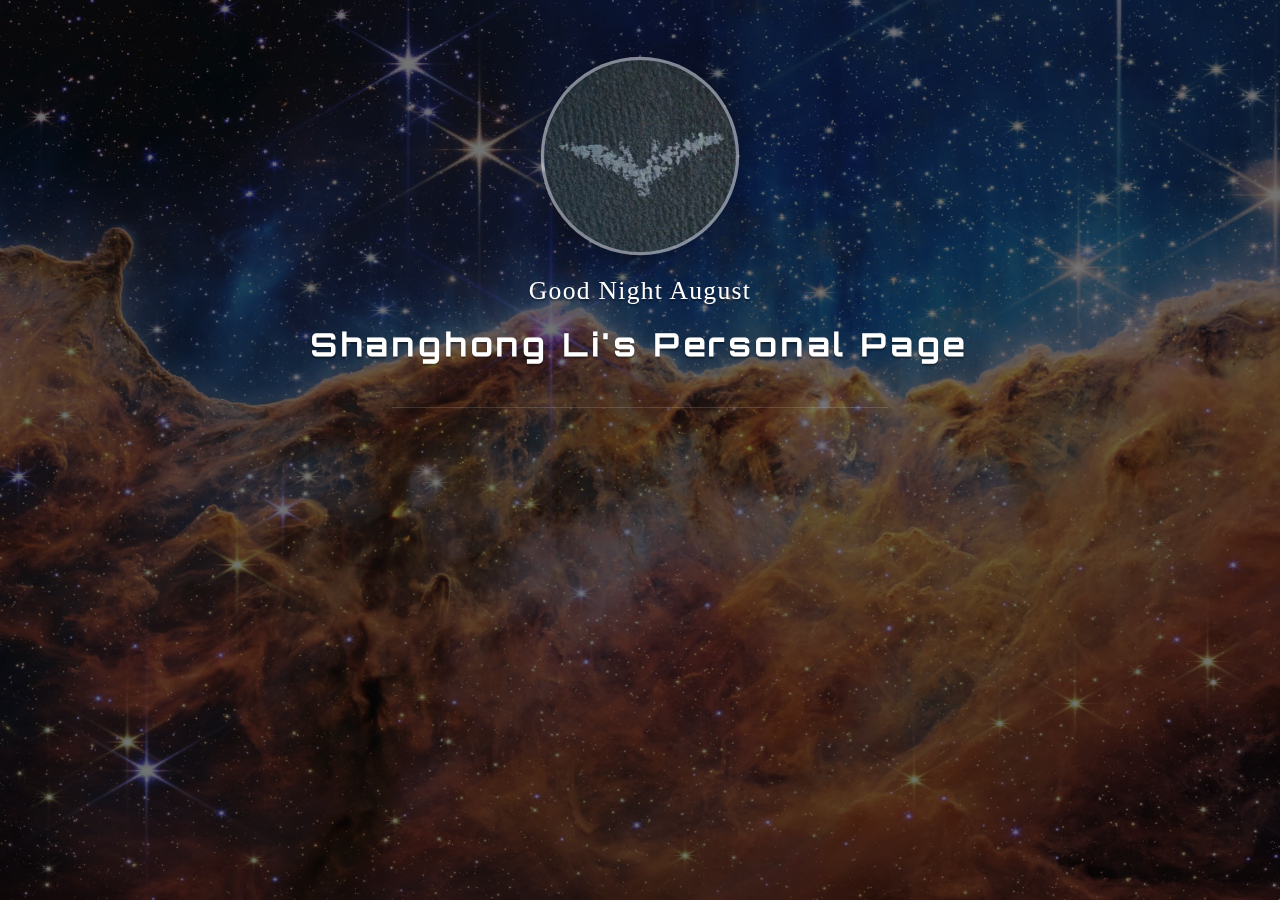
==== index.html @ e27915ce "Copy" ====
<!DOCTYPE html>
<html>

<head>
    <meta charset="utf-8">
    <meta http-equiv="X-UA-Compatible" content="IE=edge">
    <meta name="viewport" content="width=device-width, initial-scale=1">
    <meta name="description" content="Shanghong_Li Personal Page">
    <meta name="keywords" content="Shanghong_Li,Personal_Page">
    <meta name="author" content="Shanghong_Li">
    <title>Byi's Personal Page</title>
    <link rel="stylesheet" type="text/css" href="./assets/css/vno.css">
    <link rel="stylesheet" type="text/css" href="./assets/css/iconfont.css">
    <link rel="apple-touch-icon" href="./apple-touch-icon.png">
    <link rel="icon" href="./favicon.ico">
</head>

<body>
    <span class="mobile btn-mobile-menu">
        <i class="social iconfont icon-list btn-mobile-menu__icon"></i>
        <i class="social iconfont icon-angleup btn-mobile-close__icon hidden"></i>
    </span>
    <header id="panel" class="panel-cover" style="background-image:url(./img/bk.jpg);
    background-size: auto 110%;
    background-position: center center;
    background-repeat: no-repeat;">
        <div class="panel-main">
            <div class="panel-main__inner panel-inverted">
                <div class="panel-main__content">
                    <div class="ih-item circle effect right_to_left">            
                        <a href="#" title="" class="blog-button">
                            <div class="img"><img src="./img/me.jpg" alt="img" class="js-avatar iUp profilepic"></div>
                            <div class="info iUp">
                                <div class="info-back">
                                    <h2> 

                                            Strive
                                        
                                    </h2>
                                    <p>

                                            2022 · 09

                                    </p>
                                </div>
                            </div>
                        </a>
                    </div>

                    <!-- <a href="#" title="Dmego Home" class="profilepic">
                        <img src="./img/logo2.jpg" width="80" alt="Dmego`s logo" class="js-avatar iUp show" />
                    </a> -->
                    <h1 class="panel-cover__title panel-title iUp">
                        <a href="https://www.oyyandwjw.xyz" target="_blank" >Good Night August</a>
                    </h1>
                    <p class="panel-cover__subtitle panel-subtitle iUp">Shanghong Li's Personal Page</p>
                    <hr class="panel-cover__divider iUp" />
                    <p id="description" class="panel-cover__description iUp">
                        With the low level of effort of most people
                        <br/>
                        it is not the turn to fight talent
                        <br/>
                    </p>
                    <p id="speaker" class="panel-cover__speaker iUp">
                        <strong>-「Yuan Mu」</strong>
                    </p>
                    <div class="navigation-wrapper iUp">
                        <div>
                            <nav class="cover-navigation cover-navigation--primary">
                                <ul class="navigation">
                                    <li class="navigation__item">
                                        <a href="./Resume/index.html" class="blog-button" style="font-family: Orbitron-Bold;">Resume</a>
                                    </li>
                                    <li class="navigation__item">
                                        <a href="./Statement/index.html" class="blog-button" style="font-family: Orbitron-Bold;">Statement</a>
                                    </li>
                                    <li class="navigation__item">
                                        <a href="./Collect/index.html" class="blog-button" style="font-family: Orbitron-Bold;">Collection</a>
                                    </li>
                                    <li class="navigation__item">
                                        <a href="./News/index.html" class="blog-button" style="font-family: Orbitron-Bold;">News</a>
                                    </li>
                                </ul>
                            </nav>
                        </div>
                        <div class="iUp">
                            <nav class="cover-navigation navigation--social">
                                <ul class="navigation">
                                    <li class="navigation__item">
                                        <a href="Shanghong.Li@outlook.com" title="email">
                                            <i class='social iconfont icon-email'></i>
                                            <span class="label">email</span>
                                        </a>
                                    </li>

                                    <li class="navigation__item">
                                        <a href="https://github.com/BayiSHLi/" title="Github" target="_blank">
                                            <i class='social iconfont icon-github'></i>
                                            <span class="label">github</span>
                                        </a>
                                    </li>
                                    <li class="navigation__item">
                                        <a href="https://blog.csdn.net/weixin_44455827" title="CSDN" target="_blank">
                                            <i class='social iconfont icon-csdn'></i>
                                            <span class="label">cnblogs</span>
                                        </a>
                                    </li>

                                    <li class="navigation__item">
                                        <a href="https://www.zhihu.com/people/byi-24" title="zhihu">
                                            <i class='social iconfont icon-zhihu'></i>
                                            <span class="label">zhihu</span>
                                        </a>
                                    </li>

                                </ul>
                            </nav>
                        </div>
                    </div>
                </div>
            </div>
            <div class="panel-cover--overlay cover-slate"></div>
        </div>
        <!-- <div class="beian iUp">
            <a class="icp" href="http://www.miitbeian.gov.cn/publish/query/indexFirst.action" target="_blank">XXX</a>
            <a class="gwab" href="http://www.beian.gov.cn/portal/recordQuery" target="_blank">XXX</a>
        </div> -->
        <!-- <div class="remark iUp">
            <p class="power">© 2020 Powered By
                <a href="https://www.oyyandwjw.cn/" target="_blank"> Chien_W </a>
            </p>
        </div> -->
    </header>
    <script type="text/javascript" src="./assets/js/jquery.min.js"></script>
    <!--<script type="text/javascript" src="./assets/js/fetch.min.js"></script>-->
    <script type="text/javascript" src="./assets/js/main.js"></script>
   <!-- 网易云音乐 -->
    <!--<embed frameborder="no" border="0" marginwidth="0" marginheight="0" width=300 height=280 src="//music.163.com/outchain/player?type=0&id=4950890732&auto=1&height=430"></embed>-->
</body>
</html>
---- assets/css/vno.css ----
/*头像效果-start*/
@font-face {
	        font-family: Orbitron-Regular;
	        src: url(/font/Orbitron-Regular.ttf);
            }
@font-face {
	        font-family: Orbitron-Bold;
	        src: url(/font/Orbitron-Bold.ttf);
            }
@font-face {
	        font-family: Orbitron-Black;
	        src: url(/font/Orbitron-Black.ttf);
            }
@font-face {
	        font-family: Orbitron-Medium;
	        src: url(/font/Orbitron-Medium.ttf);
            }
@font-face {
	        font-family: Mono-Regular;
	        src: url(/font/FontsFree-Net-Mono-Regular.ttf);
            }

html {
  font-family: sans-serif;
  -ms-text-size-adjust: 100%;
  -webkit-text-size-adjust: 100%
}

body {
  margin: 0
  zoom: 1.1

}

.ih-item.circle.effect {
  margin: 0 auto;
  -webkit-perspective: 900px;
  -moz-perspective: 900px;
  perspective: 900px;
}
.ih-item.circle.effect .img {
  z-index: 11;
  -webkit-transition: all 0.5s ease-in-out;
  -moz-transition: all 0.5s ease-in-out;
  transition: all 0.5s ease-in-out;
}

.ih-item.circle.effect .info {
  -webkit-transform-style: preserve-3d;
  -moz-transform-style: preserve-3d;
  -ms-transform-style: preserve-3d;
  -o-transform-style: preserve-3d;
  transform-style: preserve-3d;
}

.ih-item.circle.effect .info .info-back {
  opacity: 1;
  border-radius: 50%;
  width: 100%;
  height: 100%;
}

.ih-item.circle.effect .info h2 {
  color: #fff;
  position: relative;
  font-size: 22px;
  margin: 0 auto;
  padding-top: 40px;
  height: 35px;
  text-shadow: 0 0 1px white, 0 1px 2px rgba(0, 0, 0, 0.3);
  font-family:'Old English Text MT', 'EngraversOldEnglishBT-Bold', 'Lato', "PingFang SC", "Microsoft YaHei", sans-serif;
}

.ih-item.circle.effect .info p {
  color: #ccc;
  padding: 0px 0px 0px 0px;
  font-style: italic;
  padding-left: 0px;
  font-size: 10px;
  font-family:'Old English Text MT', 'EngraversOldEnglishBT-Bold', 'Lato', "PingFang SC", "Microsoft YaHei", sans-serif;
}

.ih-item.circle.effect.bottom_to_top .img {
  -webkit-transform-origin: 50% 0;
  -moz-transform-origin: 50% 0;
  -ms-transform-origin: 50% 0;
  -o-transform-origin: 50% 0;
  transform-origin: 50% 0;
}

.ih-item.circle.effect.bottom_to_top a:hover .img {
  -webkit-transform: rotate3d(1, 0, 0, 180deg);
  -moz-transform: rotate3d(1, 0, 0, 180deg);
  -ms-transform: rotate3d(1, 0, 0, 180deg);
  -o-transform: rotate3d(1, 0, 0, 180deg);
  transform: rotate3d(1, 0, 0, 180deg);
}

.ih-item.circle.effect.top_to_bottom .img {
  -webkit-transform-origin: 50% 100%;
  -moz-transform-origin: 50% 100%;
  -ms-transform-origin: 50% 100%;
  -o-transform-origin: 50% 100%;
  transform-origin: 50% 100%;
}

.ih-item.circle.effect.top_to_bottom a:hover .img {
  -webkit-transform: rotate3d(1, 0, 0, -180deg);
  -moz-transform: rotate3d(1, 0, 0, -180deg);
  -ms-transform: rotate3d(1, 0, 0, -180deg);
  -o-transform: rotate3d(1, 0, 0, -180deg);
  transform: rotate3d(1, 0, 0, -180deg);
}

.ih-item.circle.effect.left_to_right .img {
  -webkit-transform-origin: 100% 50%;
  -moz-transform-origin: 100% 50%;
  -ms-transform-origin: 100% 50%;
  -o-transform-origin: 100% 50%;
  transform-origin: 100% 50%;
}

.ih-item.circle.effect.left_to_right a:hover .img {
  -webkit-transform: rotate3d(0, 1, 0, 180deg);
  -moz-transform: rotate3d(0, 1, 0, 180deg);
  -ms-transform: rotate3d(0, 1, 0, 180deg);
  -o-transform: rotate3d(0, 1, 0, 180deg);
  transform: rotate3d(0, 1, 0, 180deg);
}

.ih-item.circle.effect.right_to_left .img {
  -webkit-transform-origin: 0% 50%;
  -moz-transform-origin: 0% 50%;
  -ms-transform-origin: 0% 50%;
  -o-transform-origin: 0% 50%;
  transform-origin: 0% 50%;
}

.ih-item.circle.effect.right_to_left a:hover .img {
  -webkit-transform: rotate3d(0, 1, 0, -180deg);
  -moz-transform: rotate3d(0, 1, 0, -180deg);
  -ms-transform: rotate3d(0, 1, 0, -180deg);
  -o-transform: rotate3d(0, 1, 0, -180deg);
  transform: rotate3d(0, 1, 0, -180deg);
}

.ih-item a {
  color: #333;
}

.ih-item a:hover {
  text-decoration: none;
}

.ih-item img {
  width: 100%;
  height: 100%;
}

.ih-item.circle {
  position: relative;
  width: 120px;
  height: 120px;
  border-radius: 50%;
}

.ih-item.circle .img {
  position: relative;
  width: 120px;
  height: 120px;
  border-radius: 50%;
}
.ih-item.circle .img:before {
  position: absolute;
  display: block;
  content: '';
  width: 100%;
  height: 100%;
  border-radius: 50%;
  -webkit-transition: all 0.35s ease-in-out;
  -moz-transition: all 0.35s ease-in-out;
  transition: all 0.35s ease-in-out;
}

.ih-item.circle .img img {
  border-radius: 50%;
}

.ih-item.circle .info {
  position: absolute;
  top: 0;
  bottom: 0;
  left: 0;
  right: 0;
  text-align: center;
  border-radius: 50%;
  -webkit-backface-visibility: hidden;
  backface-visibility: hidden;
}
@media all and (max-width: 780px) {
  .ih-item.circle .img {
      position: relative;
      width: 100px;
      height: 100px;
      /*margin-top: 20px;*/
      border-radius: 50%;
  }
  .ih-item.circle {
      position: relative;
      width: 100px;
      height: 100px;
      border-radius: 50%;
  }
  .ih-item.circle .info .info-back h2{
    font-size: 0.9em;
  }
}
/**************抖动效果******************/
.profilepic {
  text-align: center;
  display: block;
  -webkit-box-shadow: 0 0 0 2px rgba(255, 255, 255, 0.5), 0px 2px 20px 3px rgba(0, 0, 0, 0.25);
  box-shadow: 0 0 0 2px rgba(255, 255, 255, 0.5), 0px 2px 20px 3px rgba(0, 0, 0, 0.25);
  border-radius: 300px;
  width: 128px;
  height: 128px;
  margin: 0 auto;
  position: relative;
  overflow: hidden;
  background: #88acdb;
  -webkit-transition: all 0.2s ease-in;
  display: -webkit-box;
  -webkit-box-orient: horizontal;
  -webkit-box-pack: center;
  -webkit-box-align: center;
  text-align: center;
}

.profilepic img.show {
  width: 100%;
  height: 100%;
  opacity: 1;
}

.profilepic img {
  width: 20%;
  height: 20%;
  border-radius: 300px;
  opacity: 0;
  -webkit-transition: all 0.2s ease-in;
} 

.profilepic:hover {
  -webkit-animation: btnGroups 1s linear;
  -webkit-animation: btnGroups 1s linear;
  -moz-animation: btnGroups 1s linear;
  -ms-animation: btnGroups 1s linear;
  animation: btnGroups 1s linear;
}

/*头像效果-end*/

.animated {
  -webkit-animation-fill-mode: both;
  -moz-animation-fill-mode: both;
  -ms-animation-fill-mode: both;
  -o-animation-fill-mode: both;
  animation-fill-mode: both;
  -webkit-animation-duration: 1s;
  -moz-animation-duration: 1s;
  -ms-animation-duration: 1s;
  -o-animation-duration: 1s;
  animation-duration: 1s;
}

.animated.hinge {
  -webkit-animation-duration: 1s;
  -moz-animation-duration: 1s;
  -ms-animation-duration: 1s;
  -o-animation-duration: 1s;
  animation-duration: 1s;
}

@-webkit-keyframes flash {

  0%,
  50%,
  100% {
    opacity: 1;
  }

  25%,
  75% {
    opacity: 0;
  }
}

@-moz-keyframes flash {

  0%,
  50%,
  100% {
    opacity: 1;
  }

  25%,
  75% {
    opacity: 0;
  }
}

@-o-keyframes flash {

  0%,
  50%,
  100% {
    opacity: 1;
  }

  25%,
  75% {
    opacity: 0;
  }
}

.flash {
  -webkit-animation-name: flash;
  -moz-animation-name: flash;
  -o-animation-name: flash;
  animation-name: flash;
}

@-webkit-keyframes shake {

  0%,
  100% {
    -webkit-transform: translateX(0);
  }

  10%,
  30%,
  50%,
  70%,
  90% {
    -webkit-transform: translateX(-10px);
  }

  20%,
  40%,
  60%,
  80% {
    -webkit-transform: translateX(10px);
  }
}

@-moz-keyframes shake {

  0%,
  100% {
    -moz-transform: translateX(0);
  }

  10%,
  30%,
  50%,
  70%,
  90% {
    -moz-transform: translateX(-10px);
  }

  20%,
  40%,
  60%,
  80% {
    -moz-transform: translateX(10px);
  }
}

@-o-keyframes shake {

  0%,
  100% {
    -o-transform: translateX(0);
  }

  10%,
  30%,
  50%,
  70%,
  90% {
    -o-transform: translateX(-10px);
  }

  20%,
  40%,
  60%,
  80% {
    -o-transform: translateX(10px);
  }
}

.shake {
  -webkit-animation-name: shake;
  -moz-animation-name: shake;
  -o-animation-name: shake;
  animation-name: shake;
}

@-webkit-keyframes bounce {

  0%,
  20%,
  50%,
  80%,
  100% {
    -webkit-transform: translateY(0);
  }

  40% {
    -webkit-transform: translateY(-30px);
  }

  60% {
    -webkit-transform: translateY(-15px);
  }
}

@-moz-keyframes bounce {

  0%,
  20%,
  50%,
  80%,
  100% {
    -moz-transform: translateY(0);
  }

  40% {
    -moz-transform: translateY(-30px);
  }

  60% {
    -moz-transform: translateY(-15px);
  }
}

@-o-keyframes bounce {

  0%,
  20%,
  50%,
  80%,
  100% {
    -o-transform: translateY(0);
  }

  40% {
    -o-transform: translateY(-30px);
  }

  60% {
    -o-transform: translateY(-15px);
  }
}

.bounce {
  -webkit-animation-name: bounce;
  -moz-animation-name: bounce;
  -o-animation-name: bounce;
  animation-name: bounce;
}

@-webkit-keyframes tada {
  0% {
    -webkit-transform: scale(1);
  }

  10%,
  20% {
    -webkit-transform: scale(0.9) rotate(-3deg);
  }

  30%,
  50%,
  70%,
  90% {
    -webkit-transform: scale(1.1) rotate(3deg);
  }

  40%,
  60%,
  80% {
    -webkit-transform: scale(1.1) rotate(-3deg);
  }

  100% {
    -webkit-transform: scale(1) rotate(0);
  }
}

@-moz-keyframes tada {
  0% {
    -moz-transform: scale(1);
  }

  10%,
  20% {
    -moz-transform: scale(0.9) rotate(-3deg);
  }

  30%,
  50%,
  70%,
  90% {
    -moz-transform: scale(1.1) rotate(3deg);
  }

  40%,
  60%,
  80% {
    -moz-transform: scale(1.1) rotate(-3deg);
  }

  100% {
    -moz-transform: scale(1) rotate(0);
  }
}

@-o-keyframes tada {
  0% {
    -o-transform: scale(1);
  }

  10%,
  20% {
    -o-transform: scale(0.9) rotate(-3deg);
  }

  30%,
  50%,
  70%,
  90% {
    -o-transform: scale(1.1) rotate(3deg);
  }

  40%,
  60%,
  80% {
    -o-transform: scale(1.1) rotate(-3deg);
  }

  100% {
    -o-transform: scale(1) rotate(0);
  }
}

.tada {
  -webkit-animation-name: tada;
  -moz-animation-name: tada;
  -o-animation-name: tada;
  animation-name: tada;
}

@-webkit-keyframes swing {

  20%,
  40%,
  60%,
  80%,
  100% {
    -webkit-transform-origin: top center;
  }

  20% {
    -webkit-transform: rotate(15deg);
  }

  40% {
    -webkit-transform: rotate(-10deg);
  }

  60% {
    -webkit-transform: rotate(5deg);
  }

  80% {
    -webkit-transform: rotate(-5deg);
  }

  100% {
    -webkit-transform: rotate(0deg);
  }
}

@-moz-keyframes swing {
  20% {
    -moz-transform: rotate(15deg);
  }

  40% {
    -moz-transform: rotate(-10deg);
  }

  60% {
    -moz-transform: rotate(5deg);
  }

  80% {
    -moz-transform: rotate(-5deg);
  }

  100% {
    -moz-transform: rotate(0deg);
  }
}

@-o-keyframes swing {
  20% {
    -o-transform: rotate(15deg);
  }

  40% {
    -o-transform: rotate(-10deg);
  }

  60% {
    -o-transform: rotate(5deg);
  }

  80% {
    -o-transform: rotate(-5deg);
  }

  100% {
    -o-transform: rotate(0deg);
  }
}

.swing {
  -webkit-transform-origin: top center;
  -moz-transform-origin: top center;
  -o-transform-origin: top center;
  transform-origin: top center;
  -webkit-animation-name: swing;
  -moz-animation-name: swing;
  -o-animation-name: swing;
  animation-name: swing;
}

@-webkit-keyframes wobble {
  0% {
    -webkit-transform: translateX(0%);
  }

  15% {
    -webkit-transform: translateX(-25%) rotate(-5deg);
  }

  30% {
    -webkit-transform: translateX(20%) rotate(3deg);
  }

  45% {
    -webkit-transform: translateX(-15%) rotate(-3deg);
  }

  60% {
    -webkit-transform: translateX(10%) rotate(2deg);
  }

  75% {
    -webkit-transform: translateX(-5%) rotate(-1deg);
  }

  100% {
    -webkit-transform: translateX(0%);
  }
}

@-moz-keyframes wobble {
  0% {
    -moz-transform: translateX(0%);
  }

  15% {
    -moz-transform: translateX(-25%) rotate(-5deg);
  }

  30% {
    -moz-transform: translateX(20%) rotate(3deg);
  }

  45% {
    -moz-transform: translateX(-15%) rotate(-3deg);
  }

  60% {
    -moz-transform: translateX(10%) rotate(2deg);
  }

  75% {
    -moz-transform: translateX(-5%) rotate(-1deg);
  }

  100% {
    -moz-transform: translateX(0%);
  }
}

@-o-keyframes wobble {
  0% {
    -o-transform: translateX(0%);
  }

  15% {
    -o-transform: translateX(-25%) rotate(-5deg);
  }

  30% {
    -o-transform: translateX(20%) rotate(3deg);
  }

  45% {
    -o-transform: translateX(-15%) rotate(-3deg);
  }

  60% {
    -o-transform: translateX(10%) rotate(2deg);
  }

  75% {
    -o-transform: translateX(-5%) rotate(-1deg);
  }

  100% {
    -o-transform: translateX(0%);
  }
}

.wobble {
  -webkit-animation-name: wobble;
  -moz-animation-name: wobble;
  -o-animation-name: wobble;
  animation-name: wobble;
}

@-webkit-keyframes pulse {
  0% {
    -webkit-transform: scale(1);
  }

  50% {
    -webkit-transform: scale(1.1);
  }

  100% {
    -webkit-transform: scale(1);
  }
}

@-moz-keyframes pulse {
  0% {
    -moz-transform: scale(1);
  }

  50% {
    -moz-transform: scale(1.1);
  }

  100% {
    -moz-transform: scale(1);
  }
}

@-o-keyframes pulse {
  0% {
    -o-transform: scale(1);
  }

  50% {
    -o-transform: scale(1.1);
  }

  100% {
    -o-transform: scale(1);
  }
}

.pulse {
  -webkit-animation-name: pulse;
  -moz-animation-name: pulse;
  -o-animation-name: pulse;
  animation-name: pulse;
}

@-webkit-keyframes flip {
  0% {
    -webkit-transform: perspective(400px) translateZ(0) rotateY(0) scale(1);
    -webkit-animation-timing-function: ease-out;
  }

  40% {
    -webkit-transform: perspective(400px) translateZ(150px) rotateY(170deg) scale(1);
    -webkit-animation-timing-function: ease-out;
  }

  50% {
    -webkit-transform: perspective(400px) translateZ(150px) rotateY(190deg) scale(1);
    -webkit-animation-timing-function: ease-in;
  }

  80% {
    -webkit-transform: perspective(400px) translateZ(0) rotateY(360deg) scale(0.95);
    -webkit-animation-timing-function: ease-in;
  }

  100% {
    -webkit-transform: perspective(400px) translateZ(0) rotateY(360deg) scale(1);
    -webkit-animation-timing-function: ease-in;
  }
}

@-moz-keyframes flip {
  0% {
    -moz-transform: perspective(400px) translateZ(0) rotateY(0) scale(1);
    -moz-animation-timing-function: ease-out;
  }

  40% {
    -moz-transform: perspective(400px) translateZ(150px) rotateY(170deg) scale(1);
    -moz-animation-timing-function: ease-out;
  }

  50% {
    -moz-transform: perspective(400px) translateZ(150px) rotateY(190deg) scale(1);
    -moz-animation-timing-function: ease-in;
  }

  80% {
    -moz-transform: perspective(400px) translateZ(0) rotateY(360deg) scale(0.95);
    -moz-animation-timing-function: ease-in;
  }

  100% {
    -moz-transform: perspective(400px) translateZ(0) rotateY(360deg) scale(1);
    -moz-animation-timing-function: ease-in;
  }
}

@-o-keyframes flip {
  0% {
    -o-transform: perspective(400px) translateZ(0) rotateY(0) scale(1);
    -o-animation-timing-function: ease-out;
  }

  40% {
    -o-transform: perspective(400px) translateZ(150px) rotateY(170deg) scale(1);
    -o-animation-timing-function: ease-out;
  }

  50% {
    -o-transform: perspective(400px) translateZ(150px) rotateY(190deg) scale(1);
    -o-animation-timing-function: ease-in;
  }

  80% {
    -o-transform: perspective(400px) translateZ(0) rotateY(360deg) scale(0.95);
    -o-animation-timing-function: ease-in;
  }

  100% {
    -o-transform: perspective(400px) translateZ(0) rotateY(360deg) scale(1);
    -o-animation-timing-function: ease-in;
  }
}

.animated.flip {
  -webkit-backface-visibility: visible !important;
  -webkit-animation-name: flip;
  -moz-backface-visibility: visible !important;
  -moz-animation-name: flip;
  -o-backface-visibility: visible !important;
  -o-animation-name: flip;
  backface-visibility: visible !important;
  animation-name: flip;
}

@-webkit-keyframes flipInX {
  0% {
    -webkit-transform: perspective(400px) rotateX(90deg);
    opacity: 0;
  }

  40% {
    -webkit-transform: perspective(400px) rotateX(-10deg);
  }

  70% {
    -webkit-transform: perspective(400px) rotateX(10deg);
  }

  100% {
    -webkit-transform: perspective(400px) rotateX(0deg);
    opacity: 1;
  }
}

@-moz-keyframes flipInX {
  0% {
    -moz-transform: perspective(400px) rotateX(90deg);
    opacity: 0;
  }

  40% {
    -moz-transform: perspective(400px) rotateX(-10deg);
  }

  70% {
    -moz-transform: perspective(400px) rotateX(10deg);
  }

  100% {
    -moz-transform: perspective(400px) rotateX(0deg);
    opacity: 1;
  }
}

@-o-keyframes flipInX {
  0% {
    -o-transform: perspective(400px) rotateX(90deg);
    opacity: 0;
  }

  40% {
    -o-transform: perspective(400px) rotateX(-10deg);
  }

  70% {
    -o-transform: perspective(400px) rotateX(10deg);
  }

  100% {
    -o-transform: perspective(400px) rotateX(0deg);
    opacity: 1;
  }
}

.flipInX {
  -webkit-backface-visibility: visible !important;
  -webkit-animation-name: flipInX;
  -moz-backface-visibility: visible !important;
  -moz-animation-name: flipInX;
  -o-backface-visibility: visible !important;
  -o-animation-name: flipInX;
  backface-visibility: visible !important;
  animation-name: flipInX;
}

@-webkit-keyframes flipOutX {
  0% {
    -webkit-transform: perspective(400px) rotateX(0deg);
    opacity: 1;
  }

  100% {
    -webkit-transform: perspective(400px) rotateX(90deg);
    opacity: 0;
  }
}

@-moz-keyframes flipOutX {
  0% {
    -moz-transform: perspective(400px) rotateX(0deg);
    opacity: 1;
  }

  100% {
    -moz-transform: perspective(400px) rotateX(90deg);
    opacity: 0;
  }
}

@-o-keyframes flipOutX {
  0% {
    -o-transform: perspective(400px) rotateX(0deg);
    opacity: 1;
  }

  100% {
    -o-transform: perspective(400px) rotateX(90deg);
    opacity: 0;
  }
}

.flipOutX {
  -webkit-animation-name: flipOutX;
  -webkit-backface-visibility: visible !important;
  -moz-animation-name: flipOutX;
  -moz-backface-visibility: visible !important;
  -o-animation-name: flipOutX;
  -o-backface-visibility: visible !important;
  animation-name: flipOutX;
  backface-visibility: visible !important;
}

@-webkit-keyframes flipInY {
  0% {
    -webkit-transform: perspective(400px) rotateY(90deg);
    opacity: 0;
  }

  40% {
    -webkit-transform: perspective(400px) rotateY(-10deg);
  }

  70% {
    -webkit-transform: perspective(400px) rotateY(10deg);
  }

  100% {
    -webkit-transform: perspective(400px) rotateY(0deg);
    opacity: 1;
  }
}

@-moz-keyframes flipInY {
  0% {
    -moz-transform: perspective(400px) rotateY(90deg);
    opacity: 0;
  }

  40% {
    -moz-transform: perspective(400px) rotateY(-10deg);
  }

  70% {
    -moz-transform: perspective(400px) rotateY(10deg);
  }

  100% {
    -moz-transform: perspective(400px) rotateY(0deg);
    opacity: 1;
  }
}

@-o-keyframes flipInY {
  0% {
    -o-transform: perspective(400px) rotateY(90deg);
    opacity: 0;
  }

  40% {
    -o-transform: perspective(400px) rotateY(-10deg);
  }

  70% {
    -o-transform: perspective(400px) rotateY(10deg);
  }

  100% {
    -o-transform: perspective(400px) rotateY(0deg);
    opacity: 1;
  }
}

.flipInY {
  -webkit-backface-visibility: visible !important;
  -webkit-animation-name: flipInY;
  -moz-backface-visibility: visible !important;
  -moz-animation-name: flipInY;
  -o-backface-visibility: visible !important;
  -o-animation-name: flipInY;
  backface-visibility: visible !important;
  animation-name: flipInY;
}

@-webkit-keyframes flipOutY {
  0% {
    -webkit-transform: perspective(400px) rotateY(0deg);
    opacity: 1;
  }

  100% {
    -webkit-transform: perspective(400px) rotateY(90deg);
    opacity: 0;
  }
}

@-moz-keyframes flipOutY {
  0% {
    -moz-transform: perspective(400px) rotateY(0deg);
    opacity: 1;
  }

  100% {
    -moz-transform: perspective(400px) rotateY(90deg);
    opacity: 0;
  }
}

@-o-keyframes flipOutY {
  0% {
    -o-transform: perspective(400px) rotateY(0deg);
    opacity: 1;
  }

  100% {
    -o-transform: perspective(400px) rotateY(90deg);
    opacity: 0;
  }
}

.flipOutY {
  -webkit-backface-visibility: visible !important;
  -webkit-animation-name: flipOutY;
  -moz-backface-visibility: visible !important;
  -moz-animation-name: flipOutY;
  -o-backface-visibility: visible !important;
  -o-animation-name: flipOutY;
  backface-visibility: visible !important;
  animation-name: flipOutY;
}

@-webkit-keyframes fadeIn {
  0% {
    opacity: 0;
  }

  100% {
    opacity: 1;
  }
}

@-moz-keyframes fadeIn {
  0% {
    opacity: 0;
  }

  100% {
    opacity: 1;
  }
}

@-o-keyframes fadeIn {
  0% {
    opacity: 0;
  }

  100% {
    opacity: 1;
  }
}

.fadeIn {
  -webkit-animation-name: fadeIn;
  -moz-animation-name: fadeIn;
  -o-animation-name: fadeIn;
  animation-name: fadeIn;
}

@-webkit-keyframes fadeInUp {
  0% {
    opacity: 0;
    -webkit-transform: translateY(20px);
  }

  100% {
    opacity: 1;
    -webkit-transform: translateY(0);
  }
}

@-moz-keyframes fadeInUp {
  0% {
    opacity: 0;
    -moz-transform: translateY(20px);
  }

  100% {
    opacity: 1;
    -moz-transform: translateY(0);
  }
}

@-o-keyframes fadeInUp {
  0% {
    opacity: 0;
    -o-transform: translateY(20px);
  }

  100% {
    opacity: 1;
    -o-transform: translateY(0);
  }
}

.fadeInUp {
  -webkit-animation-name: fadeInUp;
  -moz-animation-name: fadeInUp;
  -o-animation-name: fadeInUp;
  animation-name: fadeInUp;
}

@-webkit-keyframes fadeInDown {
  0% {
    opacity: 0;
    -webkit-transform: translateY(-20px);
  }

  100% {
    opacity: 1;
    -webkit-transform: translateY(0);
  }
}

@-moz-keyframes fadeInDown {
  0% {
    opacity: 0;
    -moz-transform: translateY(-20px);
  }

  100% {
    opacity: 1;
    -moz-transform: translateY(0);
  }
}

@-o-keyframes fadeInDown {
  0% {
    opacity: 0;
    -o-transform: translateY(-20px);
  }

  100% {
    opacity: 1;
    -o-transform: translateY(0);
  }
}

.fadeInDown {
  -webkit-animation-name: fadeInDown;
  -moz-animation-name: fadeInDown;
  -o-animation-name: fadeInDown;
  animation-name: fadeInDown;
}

@-webkit-keyframes fadeInLeft {
  0% {
    opacity: 0;
    -webkit-transform: translateX(-20px);
  }

  100% {
    opacity: 1;
    -webkit-transform: translateX(0);
  }
}

@-moz-keyframes fadeInLeft {
  0% {
    opacity: 0;
    -moz-transform: translateX(-20px);
  }

  100% {
    opacity: 1;
    -moz-transform: translateX(0);
  }
}

@-o-keyframes fadeInLeft {
  0% {
    opacity: 0;
    -o-transform: translateX(-20px);
  }

  100% {
    opacity: 1;
    -o-transform: translateX(0);
  }
}

.fadeInLeft {
  -webkit-animation-name: fadeInLeft;
  -moz-animation-name: fadeInLeft;
  -o-animation-name: fadeInLeft;
  animation-name: fadeInLeft;
}

@-webkit-keyframes fadeInRight {
  0% {
    opacity: 0;
    -webkit-transform: translateX(20px);
  }

  100% {
    opacity: 1;
    -webkit-transform: translateX(0);
  }
}

@-moz-keyframes fadeInRight {
  0% {
    opacity: 0;
    -moz-transform: translateX(20px);
  }

  100% {
    opacity: 1;
    -moz-transform: translateX(0);
  }
}

@-o-keyframes fadeInRight {
  0% {
    opacity: 0;
    -o-transform: translateX(20px);
  }

  100% {
    opacity: 1;
    -o-transform: translateX(0);
  }
}

.fadeInRight {
  -webkit-animation-name: fadeInRight;
  -moz-animation-name: fadeInRight;
  -o-animation-name: fadeInRight;
  animation-name: fadeInRight;
}

@-webkit-keyframes fadeInUpBig {
  0% {
    opacity: 0;
    -webkit-transform: translateY(2000px);
  }

  100% {
    opacity: 1;
    -webkit-transform: translateY(0);
  }
}

@-moz-keyframes fadeInUpBig {
  0% {
    opacity: 0;
    -moz-transform: translateY(2000px);
  }

  100% {
    opacity: 1;
    -moz-transform: translateY(0);
  }
}

@-o-keyframes fadeInUpBig {
  0% {
    opacity: 0;
    -o-transform: translateY(2000px);
  }

  100% {
    opacity: 1;
    -o-transform: translateY(0);
  }
}

.fadeInUpBig {
  -webkit-animation-name: fadeInUpBig;
  -moz-animation-name: fadeInUpBig;
  -o-animation-name: fadeInUpBig;
  animation-name: fadeInUpBig;
}

@-webkit-keyframes fadeInDownBig {
  0% {
    opacity: 0;
    -webkit-transform: translateY(-2000px);
  }

  100% {
    opacity: 1;
    -webkit-transform: translateY(0);
  }
}

@-moz-keyframes fadeInDownBig {
  0% {
    opacity: 0;
    -moz-transform: translateY(-2000px);
  }

  100% {
    opacity: 1;
    -moz-transform: translateY(0);
  }
}

@-o-keyframes fadeInDownBig {
  0% {
    opacity: 0;
    -o-transform: translateY(-2000px);
  }

  100% {
    opacity: 1;
    -o-transform: translateY(0);
  }
}

.fadeInDownBig {
  -webkit-animation-name: fadeInDownBig;
  -moz-animation-name: fadeInDownBig;
  -o-animation-name: fadeInDownBig;
  animation-name: fadeInDownBig;
}

@-webkit-keyframes fadeInLeftBig {
  0% {
    opacity: 0;
    -webkit-transform: translateX(-2000px);
  }

  100% {
    opacity: 1;
    -webkit-transform: translateX(0);
  }
}

@-moz-keyframes fadeInLeftBig {
  0% {
    opacity: 0;
    -moz-transform: translateX(-2000px);
  }

  100% {
    opacity: 1;
    -moz-transform: translateX(0);
  }
}

@-o-keyframes fadeInLeftBig {
  0% {
    opacity: 0;
    -o-transform: translateX(-2000px);
  }

  100% {
    opacity: 1;
    -o-transform: translateX(0);
  }
}

.fadeInLeftBig {
  -webkit-animation-name: fadeInLeftBig;
  -moz-animation-name: fadeInLeftBig;
  -o-animation-name: fadeInLeftBig;
  animation-name: fadeInLeftBig;
}

@-webkit-keyframes fadeInRightBig {
  0% {
    opacity: 0;
    -webkit-transform: translateX(2000px);
  }

  100% {
    opacity: 1;
    -webkit-transform: translateX(0);
  }
}

@-moz-keyframes fadeInRightBig {
  0% {
    opacity: 0;
    -moz-transform: translateX(2000px);
  }

  100% {
    opacity: 1;
    -moz-transform: translateX(0);
  }
}

@-o-keyframes fadeInRightBig {
  0% {
    opacity: 0;
    -o-transform: translateX(2000px);
  }

  100% {
    opacity: 1;
    -o-transform: translateX(0);
  }
}

.fadeInRightBig {
  -webkit-animation-name: fadeInRightBig;
  -moz-animation-name: fadeInRightBig;
  -o-animation-name: fadeInRightBig;
  animation-name: fadeInRightBig;
}

@-webkit-keyframes fadeOut {
  0% {
    opacity: 1;
  }

  100% {
    opacity: 0;
  }
}

@-moz-keyframes fadeOut {
  0% {
    opacity: 1;
  }

  100% {
    opacity: 0;
  }
}

@-o-keyframes fadeOut {
  0% {
    opacity: 1;
  }

  100% {
    opacity: 0;
  }
}

.fadeOut {
  -webkit-animation-name: fadeOut;
  -moz-animation-name: fadeOut;
  -o-animation-name: fadeOut;
  animation-name: fadeOut;
}

@-webkit-keyframes fadeOutUp {
  0% {
    opacity: 1;
    -webkit-transform: translateY(0);
  }

  100% {
    opacity: 0;
    -webkit-transform: translateY(-20px);
  }
}

@-moz-keyframes fadeOutUp {
  0% {
    opacity: 1;
    -moz-transform: translateY(0);
  }

  100% {
    opacity: 0;
    -moz-transform: translateY(-20px);
  }
}

@-o-keyframes fadeOutUp {
  0% {
    opacity: 1;
    -o-transform: translateY(0);
  }

  100% {
    opacity: 0;
    -o-transform: translateY(-20px);
  }
}

.fadeOutUp {
  -webkit-animation-name: fadeOutUp;
  -moz-animation-name: fadeOutUp;
  -o-animation-name: fadeOutUp;
  animation-name: fadeOutUp;
}

@-webkit-keyframes fadeOutDown {
  0% {
    opacity: 1;
    -webkit-transform: translateY(0);
  }

  100% {
    opacity: 0;
    -webkit-transform: translateY(20px);
  }
}

@-moz-keyframes fadeOutDown {
  0% {
    opacity: 1;
    -moz-transform: translateY(0);
  }

  100% {
    opacity: 0;
    -moz-transform: translateY(20px);
  }
}

@-o-keyframes fadeOutDown {
  0% {
    opacity: 1;
    -o-transform: translateY(0);
  }

  100% {
    opacity: 0;
    -o-transform: translateY(20px);
  }
}

.fadeOutDown {
  -webkit-animation-name: fadeOutDown;
  -moz-animation-name: fadeOutDown;
  -o-animation-name: fadeOutDown;
  animation-name: fadeOutDown;
}

@-webkit-keyframes fadeOutLeft {
  0% {
    opacity: 1;
    -webkit-transform: translateX(0);
  }

  100% {
    opacity: 0;
    -webkit-transform: translateX(-20px);
  }
}

@-moz-keyframes fadeOutLeft {
  0% {
    opacity: 1;
    -moz-transform: translateX(0);
  }

  100% {
    opacity: 0;
    -moz-transform: translateX(-20px);
  }
}

@-o-keyframes fadeOutLeft {
  0% {
    opacity: 1;
    -o-transform: translateX(0);
  }

  100% {
    opacity: 0;
    -o-transform: translateX(-20px);
  }
}

.fadeOutLeft {
  -webkit-animation-name: fadeOutLeft;
  -moz-animation-name: fadeOutLeft;
  -o-animation-name: fadeOutLeft;
  animation-name: fadeOutLeft;
}

@-webkit-keyframes fadeOutRight {
  0% {
    opacity: 1;
    -webkit-transform: translateX(0);
  }

  100% {
    opacity: 0;
    -webkit-transform: translateX(20px);
  }
}

@-moz-keyframes fadeOutRight {
  0% {
    opacity: 1;
    -moz-transform: translateX(0);
  }

  100% {
    opacity: 0;
    -moz-transform: translateX(20px);
  }
}

@-o-keyframes fadeOutRight {
  0% {
    opacity: 1;
    -o-transform: translateX(0);
  }

  100% {
    opacity: 0;
    -o-transform: translateX(20px);
  }
}

.fadeOutRight {
  -webkit-animation-name: fadeOutRight;
  -moz-animation-name: fadeOutRight;
  -o-animation-name: fadeOutRight;
  animation-name: fadeOutRight;
}

@-webkit-keyframes fadeOutUpBig {
  0% {
    opacity: 1;
    -webkit-transform: translateY(0);
  }

  100% {
    opacity: 0;
    -webkit-transform: translateY(-2000px);
  }
}

@-moz-keyframes fadeOutUpBig {
  0% {
    opacity: 1;
    -moz-transform: translateY(0);
  }

  100% {
    opacity: 0;
    -moz-transform: translateY(-2000px);
  }
}

@-o-keyframes fadeOutUpBig {
  0% {
    opacity: 1;
    -o-transform: translateY(0);
  }

  100% {
    opacity: 0;
    -o-transform: translateY(-2000px);
  }
}

.fadeOutUpBig {
  -webkit-animation-name: fadeOutUpBig;
  -moz-animation-name: fadeOutUpBig;
  -o-animation-name: fadeOutUpBig;
  animation-name: fadeOutUpBig;
}

@-webkit-keyframes fadeOutDownBig {
  0% {
    opacity: 1;
    -webkit-transform: translateY(0);
  }

  100% {
    opacity: 0;
    -webkit-transform: translateY(2000px);
  }
}

@-moz-keyframes fadeOutDownBig {
  0% {
    opacity: 1;
    -moz-transform: translateY(0);
  }

  100% {
    opacity: 0;
    -moz-transform: translateY(2000px);
  }
}

@-o-keyframes fadeOutDownBig {
  0% {
    opacity: 1;
    -o-transform: translateY(0);
  }

  100% {
    opacity: 0;
    -o-transform: translateY(2000px);
  }
}

.fadeOutDownBig {
  -webkit-animation-name: fadeOutDownBig;
  -moz-animation-name: fadeOutDownBig;
  -o-animation-name: fadeOutDownBig;
  animation-name: fadeOutDownBig;
}

@-webkit-keyframes fadeOutLeftBig {
  0% {
    opacity: 1;
    -webkit-transform: translateX(0);
  }

  100% {
    opacity: 0;
    -webkit-transform: translateX(-2000px);
  }
}

@-moz-keyframes fadeOutLeftBig {
  0% {
    opacity: 1;
    -moz-transform: translateX(0);
  }

  100% {
    opacity: 0;
    -moz-transform: translateX(-2000px);
  }
}

@-o-keyframes fadeOutLeftBig {
  0% {
    opacity: 1;
    -o-transform: translateX(0);
  }

  100% {
    opacity: 0;
    -o-transform: translateX(-2000px);
  }
}

.fadeOutLeftBig {
  -webkit-animation-name: fadeOutLeftBig;
  -moz-animation-name: fadeOutLeftBig;
  -o-animation-name: fadeOutLeftBig;
  animation-name: fadeOutLeftBig;
}

@-webkit-keyframes fadeOutRightBig {
  0% {
    opacity: 1;
    -webkit-transform: translateX(0);
  }

  100% {
    opacity: 0;
    -webkit-transform: translateX(2000px);
  }
}

@-moz-keyframes fadeOutRightBig {
  0% {
    opacity: 1;
    -moz-transform: translateX(0);
  }

  100% {
    opacity: 0;
    -moz-transform: translateX(2000px);
  }
}

@-o-keyframes fadeOutRightBig {
  0% {
    opacity: 1;
    -o-transform: translateX(0);
  }

  100% {
    opacity: 0;
    -o-transform: translateX(2000px);
  }
}

.fadeOutRightBig {
  -webkit-animation-name: fadeOutRightBig;
  -moz-animation-name: fadeOutRightBig;
  -o-animation-name: fadeOutRightBig;
  animation-name: fadeOutRightBig;
}

@-webkit-keyframes slideInDown {
  0% {
    opacity: 0;
    -webkit-transform: translateY(-2000px);
  }

  100% {
    -webkit-transform: translateY(0);
  }
}

@-moz-keyframes slideInDown {
  0% {
    opacity: 0;
    -moz-transform: translateY(-2000px);
  }

  100% {
    -moz-transform: translateY(0);
  }
}

@-o-keyframes slideInDown {
  0% {
    opacity: 0;
    -o-transform: translateY(-2000px);
  }

  100% {
    -o-transform: translateY(0);
  }
}

.slideInDown {
  -webkit-animation-name: slideInDown;
  -moz-animation-name: slideInDown;
  -o-animation-name: slideInDown;
  animation-name: slideInDown;
}

@-webkit-keyframes slideInLeft {
  0% {
    opacity: 0;
    -webkit-transform: translateX(-2000px);
  }

  100% {
    -webkit-transform: translateX(0);
  }
}

@-moz-keyframes slideInLeft {
  0% {
    opacity: 0;
    -moz-transform: translateX(-2000px);
  }

  100% {
    -moz-transform: translateX(0);
  }
}

@-o-keyframes slideInLeft {
  0% {
    opacity: 0;
    -o-transform: translateX(-2000px);
  }

  100% {
    -o-transform: translateX(0);
  }
}

.slideInLeft {
  -webkit-animation-name: slideInLeft;
  -moz-animation-name: slideInLeft;
  -o-animation-name: slideInLeft;
  animation-name: slideInLeft;
}

@-webkit-keyframes slideInRight {
  0% {
    opacity: 0;
    -webkit-transform: translateX(2000px);
  }

  100% {
    -webkit-transform: translateX(0);
  }
}

@-moz-keyframes slideInRight {
  0% {
    opacity: 0;
    -moz-transform: translateX(2000px);
  }

  100% {
    -moz-transform: translateX(0);
  }
}

@-o-keyframes slideInRight {
  0% {
    opacity: 0;
    -o-transform: translateX(2000px);
  }

  100% {
    -o-transform: translateX(0);
  }
}

.slideInRight {
  -webkit-animation-name: slideInRight;
  -moz-animation-name: slideInRight;
  -o-animation-name: slideInRight;
  animation-name: slideInRight;
}

@-webkit-keyframes slideOutUp {
  0% {
    -webkit-transform: translateY(0);
  }

  100% {
    opacity: 0;
    -webkit-transform: translateY(-2000px);
  }
}

@-moz-keyframes slideOutUp {
  0% {
    -moz-transform: translateY(0);
  }

  100% {
    opacity: 0;
    -moz-transform: translateY(-2000px);
  }
}

@-o-keyframes slideOutUp {
  0% {
    -o-transform: translateY(0);
  }

  100% {
    opacity: 0;
    -o-transform: translateY(-2000px);
  }
}

.slideOutUp {
  -webkit-animation-name: slideOutUp;
  -moz-animation-name: slideOutUp;
  -o-animation-name: slideOutUp;
  animation-name: slideOutUp;
}

@-webkit-keyframes slideOutLeft {
  0% {
    -webkit-transform: translateX(0);
  }

  100% {
    opacity: 0;
    -webkit-transform: translateX(-2000px);
  }
}

@-moz-keyframes slideOutLeft {
  0% {
    -moz-transform: translateX(0);
  }

  100% {
    opacity: 0;
    -moz-transform: translateX(-2000px);
  }
}

@-o-keyframes slideOutLeft {
  0% {
    -o-transform: translateX(0);
  }

  100% {
    opacity: 0;
    -o-transform: translateX(-2000px);
  }
}

.slideOutLeft {
  -webkit-animation-name: slideOutLeft;
  -moz-animation-name: slideOutLeft;
  -o-animation-name: slideOutLeft;
  animation-name: slideOutLeft;
}

@-webkit-keyframes slideOutRight {
  0% {
    -webkit-transform: translateX(0);
  }

  100% {
    opacity: 0;
    -webkit-transform: translateX(2000px);
  }
}

@-moz-keyframes slideOutRight {
  0% {
    -moz-transform: translateX(0);
  }

  100% {
    opacity: 0;
    -moz-transform: translateX(2000px);
  }
}

@-o-keyframes slideOutRight {
  0% {
    -o-transform: translateX(0);
  }

  100% {
    opacity: 0;
    -o-transform: translateX(2000px);
  }
}

.slideOutRight {
  -webkit-animation-name: slideOutRight;
  -moz-animation-name: slideOutRight;
  -o-animation-name: slideOutRight;
  animation-name: slideOutRight;
}

@-webkit-keyframes bounceIn {
  0% {
    opacity: 0;
    -webkit-transform: scale(0.3);
  }

  50% {
    opacity: 1;
    -webkit-transform: scale(1.05);
  }

  70% {
    -webkit-transform: scale(0.9);
  }

  100% {
    -webkit-transform: scale(1);
  }
}

@-moz-keyframes bounceIn {
  0% {
    opacity: 0;
    -moz-transform: scale(0.3);
  }

  50% {
    opacity: 1;
    -moz-transform: scale(1.05);
  }

  70% {
    -moz-transform: scale(0.9);
  }

  100% {
    -moz-transform: scale(1);
  }
}

@-o-keyframes bounceIn {
  0% {
    opacity: 0;
    -o-transform: scale(0.3);
  }

  50% {
    opacity: 1;
    -o-transform: scale(1.05);
  }

  70% {
    -o-transform: scale(0.9);
  }

  100% {
    -o-transform: scale(1);
  }
}

.bounceIn {
  -webkit-animation-name: bounceIn;
  -moz-animation-name: bounceIn;
  -o-animation-name: bounceIn;
  animation-name: bounceIn;
}

@-webkit-keyframes bounceInUp {
  0% {
    opacity: 0;
    -webkit-transform: translateY(2000px);
  }

  60% {
    opacity: 1;
    -webkit-transform: translateY(-30px);
  }

  80% {
    -webkit-transform: translateY(10px);
  }

  100% {
    -webkit-transform: translateY(0);
  }
}

@-moz-keyframes bounceInUp {
  0% {
    opacity: 0;
    -moz-transform: translateY(2000px);
  }

  60% {
    opacity: 1;
    -moz-transform: translateY(-30px);
  }

  80% {
    -moz-transform: translateY(10px);
  }

  100% {
    -moz-transform: translateY(0);
  }
}

@-o-keyframes bounceInUp {
  0% {
    opacity: 0;
    -o-transform: translateY(2000px);
  }

  60% {
    opacity: 1;
    -o-transform: translateY(-30px);
  }

  80% {
    -o-transform: translateY(10px);
  }

  100% {
    -o-transform: translateY(0);
  }
}

.bounceInUp {
  -webkit-animation-name: bounceInUp;
  -moz-animation-name: bounceInUp;
  -o-animation-name: bounceInUp;
  animation-name: bounceInUp;
}

@-webkit-keyframes bounceInDown {
  0% {
    opacity: 0;
    -webkit-transform: translateY(-2000px);
  }

  60% {
    opacity: 1;
    -webkit-transform: translateY(30px);
  }

  80% {
    -webkit-transform: translateY(-10px);
  }

  100% {
    -webkit-transform: translateY(0);
  }
}

@-moz-keyframes bounceInDown {
  0% {
    opacity: 0;
    -moz-transform: translateY(-2000px);
  }

  60% {
    opacity: 1;
    -moz-transform: translateY(30px);
  }

  80% {
    -moz-transform: translateY(-10px);
  }

  100% {
    -moz-transform: translateY(0);
  }
}

@-o-keyframes bounceInDown {
  0% {
    opacity: 0;
    -o-transform: translateY(-2000px);
  }

  60% {
    opacity: 1;
    -o-transform: translateY(30px);
  }

  80% {
    -o-transform: translateY(-10px);
  }

  100% {
    -o-transform: translateY(0);
  }
}

.bounceInDown {
  -webkit-animation-name: bounceInDown;
  -moz-animation-name: bounceInDown;
  -o-animation-name: bounceInDown;
  animation-name: bounceInDown;
}

@-webkit-keyframes bounceInLeft {
  0% {
    opacity: 0;
    -webkit-transform: translateX(-2000px);
  }

  60% {
    opacity: 1;
    -webkit-transform: translateX(30px);
  }

  80% {
    -webkit-transform: translateX(-10px);
  }

  100% {
    -webkit-transform: translateX(0);
  }
}

@-moz-keyframes bounceInLeft {
  0% {
    opacity: 0;
    -moz-transform: translateX(-2000px);
  }

  60% {
    opacity: 1;
    -moz-transform: translateX(30px);
  }

  80% {
    -moz-transform: translateX(-10px);
  }

  100% {
    -moz-transform: translateX(0);
  }
}

@-o-keyframes bounceInLeft {
  0% {
    opacity: 0;
    -o-transform: translateX(-2000px);
  }

  60% {
    opacity: 1;
    -o-transform: translateX(30px);
  }

  80% {
    -o-transform: translateX(-10px);
  }

  100% {
    -o-transform: translateX(0);
  }
}

.bounceInLeft {
  -webkit-animation-name: bounceInLeft;
  -moz-animation-name: bounceInLeft;
  -o-animation-name: bounceInLeft;
  animation-name: bounceInLeft;
}

@-webkit-keyframes bounceInRight {
  0% {
    opacity: 0;
    -webkit-transform: translateX(2000px);
  }

  60% {
    opacity: 1;
    -webkit-transform: translateX(-30px);
  }

  80% {
    -webkit-transform: translateX(10px);
  }

  100% {
    -webkit-transform: translateX(0);
  }
}

@-moz-keyframes bounceInRight {
  0% {
    opacity: 0;
    -moz-transform: translateX(2000px);
  }

  60% {
    opacity: 1;
    -moz-transform: translateX(-30px);
  }

  80% {
    -moz-transform: translateX(10px);
  }

  100% {
    -moz-transform: translateX(0);
  }
}

@-o-keyframes bounceInRight {
  0% {
    opacity: 0;
    -o-transform: translateX(2000px);
  }

  60% {
    opacity: 1;
    -o-transform: translateX(-30px);
  }

  80% {
    -o-transform: translateX(10px);
  }

  100% {
    -o-transform: translateX(0);
  }
}

.bounceInRight {
  -webkit-animation-name: bounceInRight;
  -moz-animation-name: bounceInRight;
  -o-animation-name: bounceInRight;
  animation-name: bounceInRight;
}

@-webkit-keyframes bounceOut {
  0% {
    -webkit-transform: scale(1);
  }

  25% {
    -webkit-transform: scale(0.95);
  }

  50% {
    opacity: 1;
    -webkit-transform: scale(1.1);
  }

  100% {
    opacity: 0;
    -webkit-transform: scale(0.3);
  }
}

@-moz-keyframes bounceOut {
  0% {
    -moz-transform: scale(1);
  }

  25% {
    -moz-transform: scale(0.95);
  }

  50% {
    opacity: 1;
    -moz-transform: scale(1.1);
  }

  100% {
    opacity: 0;
    -moz-transform: scale(0.3);
  }
}

@-o-keyframes bounceOut {
  0% {
    -o-transform: scale(1);
  }

  25% {
    -o-transform: scale(0.95);
  }

  50% {
    opacity: 1;
    -o-transform: scale(1.1);
  }

  100% {
    opacity: 0;
    -o-transform: scale(0.3);
  }
}

.bounceOut {
  -webkit-animation-name: bounceOut;
  -moz-animation-name: bounceOut;
  -o-animation-name: bounceOut;
  animation-name: bounceOut;
}

@-webkit-keyframes bounceOutUp {
  0% {
    -webkit-transform: translateY(0);
  }

  20% {
    opacity: 1;
    -webkit-transform: translateY(20px);
  }

  100% {
    opacity: 0;
    -webkit-transform: translateY(-2000px);
  }
}

@-moz-keyframes bounceOutUp {
  0% {
    -moz-transform: translateY(0);
  }

  20% {
    opacity: 1;
    -moz-transform: translateY(20px);
  }

  100% {
    opacity: 0;
    -moz-transform: translateY(-2000px);
  }
}

@-o-keyframes bounceOutUp {
  0% {
    -o-transform: translateY(0);
  }

  20% {
    opacity: 1;
    -o-transform: translateY(20px);
  }

  100% {
    opacity: 0;
    -o-transform: translateY(-2000px);
  }
}

.bounceOutUp {
  -webkit-animation-name: bounceOutUp;
  -moz-animation-name: bounceOutUp;
  -o-animation-name: bounceOutUp;
  animation-name: bounceOutUp;
}

@-webkit-keyframes bounceOutDown {
  0% {
    -webkit-transform: translateY(0);
  }

  20% {
    opacity: 1;
    -webkit-transform: translateY(-20px);
  }

  100% {
    opacity: 0;
    -webkit-transform: translateY(2000px);
  }
}

@-moz-keyframes bounceOutDown {
  0% {
    -moz-transform: translateY(0);
  }

  20% {
    opacity: 1;
    -moz-transform: translateY(-20px);
  }

  100% {
    opacity: 0;
    -moz-transform: translateY(2000px);
  }
}

@-o-keyframes bounceOutDown {
  0% {
    -o-transform: translateY(0);
  }

  20% {
    opacity: 1;
    -o-transform: translateY(-20px);
  }

  100% {
    opacity: 0;
    -o-transform: translateY(2000px);
  }
}

.bounceOutDown {
  -webkit-animation-name: bounceOutDown;
  -moz-animation-name: bounceOutDown;
  -o-animation-name: bounceOutDown;
  animation-name: bounceOutDown;
}

@-webkit-keyframes bounceOutLeft {
  0% {
    -webkit-transform: translateX(0);
  }

  20% {
    opacity: 1;
    -webkit-transform: translateX(20px);
  }

  100% {
    opacity: 0;
    -webkit-transform: translateX(-2000px);
  }
}

@-moz-keyframes bounceOutLeft {
  0% {
    -moz-transform: translateX(0);
  }

  20% {
    opacity: 1;
    -moz-transform: translateX(20px);
  }

  100% {
    opacity: 0;
    -moz-transform: translateX(-2000px);
  }
}

@-o-keyframes bounceOutLeft {
  0% {
    -o-transform: translateX(0);
  }

  20% {
    opacity: 1;
    -o-transform: translateX(20px);
  }

  100% {
    opacity: 0;
    -o-transform: translateX(-2000px);
  }
}

.bounceOutLeft {
  -webkit-animation-name: bounceOutLeft;
  -moz-animation-name: bounceOutLeft;
  -o-animation-name: bounceOutLeft;
  animation-name: bounceOutLeft;
}

@-webkit-keyframes bounceOutRight {
  0% {
    -webkit-transform: translateX(0);
  }

  20% {
    opacity: 1;
    -webkit-transform: translateX(-20px);
  }

  100% {
    opacity: 0;
    -webkit-transform: translateX(2000px);
  }
}

@-moz-keyframes bounceOutRight {
  0% {
    -moz-transform: translateX(0);
  }

  20% {
    opacity: 1;
    -moz-transform: translateX(-20px);
  }

  100% {
    opacity: 0;
    -moz-transform: translateX(2000px);
  }
}

@-o-keyframes bounceOutRight {
  0% {
    -o-transform: translateX(0);
  }

  20% {
    opacity: 1;
    -o-transform: translateX(-20px);
  }

  100% {
    opacity: 0;
    -o-transform: translateX(2000px);
  }
}

.bounceOutRight {
  -webkit-animation-name: bounceOutRight;
  -moz-animation-name: bounceOutRight;
  -o-animation-name: bounceOutRight;
  animation-name: bounceOutRight;
}

@-webkit-keyframes rotateIn {
  0% {
    -webkit-transform-origin: center center;
    -webkit-transform: rotate(-200deg);
    opacity: 0;
  }

  100% {
    -webkit-transform-origin: center center;
    -webkit-transform: rotate(0);
    opacity: 1;
  }
}

@-moz-keyframes rotateIn {
  0% {
    -moz-transform-origin: center center;
    -moz-transform: rotate(-200deg);
    opacity: 0;
  }

  100% {
    -moz-transform-origin: center center;
    -moz-transform: rotate(0);
    opacity: 1;
  }
}

@-o-keyframes rotateIn {
  0% {
    -o-transform-origin: center center;
    -o-transform: rotate(-200deg);
    opacity: 0;
  }

  100% {
    -o-transform-origin: center center;
    -o-transform: rotate(0);
    opacity: 1;
  }
}

.rotateIn {
  -webkit-animation-name: rotateIn;
  -moz-animation-name: rotateIn;
  -o-animation-name: rotateIn;
  animation-name: rotateIn;
}

@-webkit-keyframes rotateInUpLeft {
  0% {
    -webkit-transform-origin: left bottom;
    -webkit-transform: rotate(90deg);
    opacity: 0;
  }

  100% {
    -webkit-transform-origin: left bottom;
    -webkit-transform: rotate(0);
    opacity: 1;
  }
}

@-moz-keyframes rotateInUpLeft {
  0% {
    -moz-transform-origin: left bottom;
    -moz-transform: rotate(90deg);
    opacity: 0;
  }

  100% {
    -moz-transform-origin: left bottom;
    -moz-transform: rotate(0);
    opacity: 1;
  }
}

@-o-keyframes rotateInUpLeft {
  0% {
    -o-transform-origin: left bottom;
    -o-transform: rotate(90deg);
    opacity: 0;
  }

  100% {
    -o-transform-origin: left bottom;
    -o-transform: rotate(0);
    opacity: 1;
  }
}

.rotateInUpLeft {
  -webkit-animation-name: rotateInUpLeft;
  -moz-animation-name: rotateInUpLeft;
  -o-animation-name: rotateInUpLeft;
  animation-name: rotateInUpLeft;
}

@-webkit-keyframes rotateInDownLeft {
  0% {
    -webkit-transform-origin: left bottom;
    -webkit-transform: rotate(-90deg);
    opacity: 0;
  }

  100% {
    -webkit-transform-origin: left bottom;
    -webkit-transform: rotate(0);
    opacity: 1;
  }
}

@-moz-keyframes rotateInDownLeft {
  0% {
    -moz-transform-origin: left bottom;
    -moz-transform: rotate(-90deg);
    opacity: 0;
  }

  100% {
    -moz-transform-origin: left bottom;
    -moz-transform: rotate(0);
    opacity: 1;
  }
}

@-o-keyframes rotateInDownLeft {
  0% {
    -o-transform-origin: left bottom;
    -o-transform: rotate(-90deg);
    opacity: 0;
  }

  100% {
    -o-transform-origin: left bottom;
    -o-transform: rotate(0);
    opacity: 1;
  }
}

.rotateInDownLeft {
  -webkit-animation-name: rotateInDownLeft;
  -moz-animation-name: rotateInDownLeft;
  -o-animation-name: rotateInDownLeft;
  animation-name: rotateInDownLeft;
}

@-webkit-keyframes rotateInUpRight {
  0% {
    -webkit-transform-origin: right bottom;
    -webkit-transform: rotate(-90deg);
    opacity: 0;
  }

  100% {
    -webkit-transform-origin: right bottom;
    -webkit-transform: rotate(0);
    opacity: 1;
  }
}

@-moz-keyframes rotateInUpRight {
  0% {
    -moz-transform-origin: right bottom;
    -moz-transform: rotate(-90deg);
    opacity: 0;
  }

  100% {
    -moz-transform-origin: right bottom;
    -moz-transform: rotate(0);
    opacity: 1;
  }
}

@-o-keyframes rotateInUpRight {
  0% {
    -o-transform-origin: right bottom;
    -o-transform: rotate(-90deg);
    opacity: 0;
  }

  100% {
    -o-transform-origin: right bottom;
    -o-transform: rotate(0);
    opacity: 1;
  }
}

.rotateInUpRight {
  -webkit-animation-name: rotateInUpRight;
  -moz-animation-name: rotateInUpRight;
  -o-animation-name: rotateInUpRight;
  animation-name: rotateInUpRight;
}

@-webkit-keyframes rotateInDownRight {
  0% {
    -webkit-transform-origin: right bottom;
    -webkit-transform: rotate(90deg);
    opacity: 0;
  }

  100% {
    -webkit-transform-origin: right bottom;
    -webkit-transform: rotate(0);
    opacity: 1;
  }
}

@-moz-keyframes rotateInDownRight {
  0% {
    -moz-transform-origin: right bottom;
    -moz-transform: rotate(90deg);
    opacity: 0;
  }

  100% {
    -moz-transform-origin: right bottom;
    -moz-transform: rotate(0);
    opacity: 1;
  }
}

@-o-keyframes rotateInDownRight {
  0% {
    -o-transform-origin: right bottom;
    -o-transform: rotate(90deg);
    opacity: 0;
  }

  100% {
    -o-transform-origin: right bottom;
    -o-transform: rotate(0);
    opacity: 1;
  }
}

.rotateInDownRight {
  -webkit-animation-name: rotateInDownRight;
  -moz-animation-name: rotateInDownRight;
  -o-animation-name: rotateInDownRight;
  animation-name: rotateInDownRight;
}

@-webkit-keyframes rotateOut {
  0% {
    -webkit-transform-origin: center center;
    -webkit-transform: rotate(0);
    opacity: 1;
  }

  100% {
    -webkit-transform-origin: center center;
    -webkit-transform: rotate(200deg);
    opacity: 0;
  }
}

@-moz-keyframes rotateOut {
  0% {
    -moz-transform-origin: center center;
    -moz-transform: rotate(0);
    opacity: 1;
  }

  100% {
    -moz-transform-origin: center center;
    -moz-transform: rotate(200deg);
    opacity: 0;
  }
}

@-o-keyframes rotateOut {
  0% {
    -o-transform-origin: center center;
    -o-transform: rotate(0);
    opacity: 1;
  }

  100% {
    -o-transform-origin: center center;
    -o-transform: rotate(200deg);
    opacity: 0;
  }
}

.rotateOut {
  -webkit-animation-name: rotateOut;
  -moz-animation-name: rotateOut;
  -o-animation-name: rotateOut;
  animation-name: rotateOut;
}

@-webkit-keyframes rotateOutUpLeft {
  0% {
    -webkit-transform-origin: left bottom;
    -webkit-transform: rotate(0);
    opacity: 1;
  }

  100% {
    -webkit-transform-origin: left bottom;
    -webkit-transform: rotate(-90deg);
    opacity: 0;
  }
}

@-moz-keyframes rotateOutUpLeft {
  0% {
    -moz-transform-origin: left bottom;
    -moz-transform: rotate(0);
    opacity: 1;
  }

  100% {
    -moz-transform-origin: left bottom;
    -moz-transform: rotate(-90deg);
    opacity: 0;
  }
}

@-o-keyframes rotateOutUpLeft {
  0% {
    -o-transform-origin: left bottom;
    -o-transform: rotate(0);
    opacity: 1;
  }

  100% {
    -o-transform-origin: left bottom;
    -o-transform: rotate(-90deg);
    opacity: 0;
  }
}

.rotateOutUpLeft {
  -webkit-animation-name: rotateOutUpLeft;
  -moz-animation-name: rotateOutUpLeft;
  -o-animation-name: rotateOutUpLeft;
  animation-name: rotateOutUpLeft;
}

@-webkit-keyframes rotateOutDownLeft {
  0% {
    -webkit-transform-origin: left bottom;
    -webkit-transform: rotate(0);
    opacity: 1;
  }

  100% {
    -webkit-transform-origin: left bottom;
    -webkit-transform: rotate(90deg);
    opacity: 0;
  }
}

@-moz-keyframes rotateOutDownLeft {
  0% {
    -moz-transform-origin: left bottom;
    -moz-transform: rotate(0);
    opacity: 1;
  }

  100% {
    -moz-transform-origin: left bottom;
    -moz-transform: rotate(90deg);
    opacity: 0;
  }
}

@-o-keyframes rotateOutDownLeft {
  0% {
    -o-transform-origin: left bottom;
    -o-transform: rotate(0);
    opacity: 1;
  }

  100% {
    -o-transform-origin: left bottom;
    -o-transform: rotate(90deg);
    opacity: 0;
  }
}

.rotateOutDownLeft {
  -webkit-animation-name: rotateOutDownLeft;
  -moz-animation-name: rotateOutDownLeft;
  -o-animation-name: rotateOutDownLeft;
  animation-name: rotateOutDownLeft;
}

@-webkit-keyframes rotateOutUpRight {
  0% {
    -webkit-transform-origin: right bottom;
    -webkit-transform: rotate(0);
    opacity: 1;
  }

  100% {
    -webkit-transform-origin: right bottom;
    -webkit-transform: rotate(90deg);
    opacity: 0;
  }
}

@-moz-keyframes rotateOutUpRight {
  0% {
    -moz-transform-origin: right bottom;
    -moz-transform: rotate(0);
    opacity: 1;
  }

  100% {
    -moz-transform-origin: right bottom;
    -moz-transform: rotate(90deg);
    opacity: 0;
  }
}

@-o-keyframes rotateOutUpRight {
  0% {
    -o-transform-origin: right bottom;
    -o-transform: rotate(0);
    opacity: 1;
  }

  100% {
    -o-transform-origin: right bottom;
    -o-transform: rotate(90deg);
    opacity: 0;
  }
}

.rotateOutUpRight {
  -webkit-animation-name: rotateOutUpRight;
  -moz-animation-name: rotateOutUpRight;
  -o-animation-name: rotateOutUpRight;
  animation-name: rotateOutUpRight;
}

@-webkit-keyframes rotateOutDownRight {
  0% {
    -webkit-transform-origin: right bottom;
    -webkit-transform: rotate(0);
    opacity: 1;
  }

  100% {
    -webkit-transform-origin: right bottom;
    -webkit-transform: rotate(-90deg);
    opacity: 0;
  }
}

@-moz-keyframes rotateOutDownRight {
  0% {
    -moz-transform-origin: right bottom;
    -moz-transform: rotate(0);
    opacity: 1;
  }

  100% {
    -moz-transform-origin: right bottom;
    -moz-transform: rotate(-90deg);
    opacity: 0;
  }
}

@-o-keyframes rotateOutDownRight {
  0% {
    -o-transform-origin: right bottom;
    -o-transform: rotate(0);
    opacity: 1;
  }

  100% {
    -o-transform-origin: right bottom;
    -o-transform: rotate(-90deg);
    opacity: 0;
  }
}

.rotateOutDownRight {
  -webkit-animation-name: rotateOutDownRight;
  -moz-animation-name: rotateOutDownRight;
  -o-animation-name: rotateOutDownRight;
  animation-name: rotateOutDownRight;
}

@-webkit-keyframes lightSpeedIn {
  0% {
    -webkit-transform: translateX(100%) skewX(-30deg);
    opacity: 0;
  }

  60% {
    -webkit-transform: translateX(-20%) skewX(30deg);
    opacity: 1;
  }

  80% {
    -webkit-transform: translateX(0%) skewX(-15deg);
    opacity: 1;
  }

  100% {
    -webkit-transform: translateX(0%) skewX(0deg);
    opacity: 1;
  }
}

@-moz-keyframes lightSpeedIn {
  0% {
    -moz-transform: translateX(100%) skewX(-30deg);
    opacity: 0;
  }

  60% {
    -moz-transform: translateX(-20%) skewX(30deg);
    opacity: 1;
  }

  80% {
    -moz-transform: translateX(0%) skewX(-15deg);
    opacity: 1;
  }

  100% {
    -moz-transform: translateX(0%) skewX(0deg);
    opacity: 1;
  }
}

@-o-keyframes lightSpeedIn {
  0% {
    -o-transform: translateX(100%) skewX(-30deg);
    opacity: 0;
  }

  60% {
    -o-transform: translateX(-20%) skewX(30deg);
    opacity: 1;
  }

  80% {
    -o-transform: translateX(0%) skewX(-15deg);
    opacity: 1;
  }

  100% {
    -o-transform: translateX(0%) skewX(0deg);
    opacity: 1;
  }
}

.lightSpeedIn {
  -webkit-animation-name: lightSpeedIn;
  -moz-animation-name: lightSpeedIn;
  -o-animation-name: lightSpeedIn;
  animation-name: lightSpeedIn;
  -webkit-animation-timing-function: ease-out;
  -moz-animation-timing-function: ease-out;
  -o-animation-timing-function: ease-out;
  animation-timing-function: ease-out;
}

@-webkit-keyframes lightSpeedOut {
  0% {
    -webkit-transform: translateX(0%) skewX(0deg);
    opacity: 1;
  }

  100% {
    -webkit-transform: translateX(100%) skewX(-30deg);
    opacity: 0;
  }
}

@-moz-keyframes lightSpeedOut {
  0% {
    -moz-transform: translateX(0%) skewX(0deg);
    opacity: 1;
  }

  100% {
    -moz-transform: translateX(100%) skewX(-30deg);
    opacity: 0;
  }
}

@-o-keyframes lightSpeedOut {
  0% {
    -o-transform: translateX(0%) skewX(0deg);
    opacity: 1;
  }

  100% {
    -o-transform: translateX(100%) skewX(-30deg);
    opacity: 0;
  }
}

.lightSpeedOut {
  -webkit-animation-name: lightSpeedOut;
  -moz-animation-name: lightSpeedOut;
  -o-animation-name: lightSpeedOut;
  animation-name: lightSpeedOut;
  -webkit-animation-timing-function: ease-in;
  -moz-animation-timing-function: ease-in;
  -o-animation-timing-function: ease-in;
  animation-timing-function: ease-in;
}

@-webkit-keyframes hinge {
  0% {
    -webkit-transform: rotate(0);
    -webkit-transform-origin: top left;
    -webkit-animation-timing-function: ease-in-out;
  }

  20%,
  60% {
    -webkit-transform: rotate(80deg);
    -webkit-transform-origin: top left;
    -webkit-animation-timing-function: ease-in-out;
  }

  40% {
    -webkit-transform: rotate(60deg);
    -webkit-transform-origin: top left;
    -webkit-animation-timing-function: ease-in-out;
  }

  80% {
    -webkit-transform: rotate(60deg) translateY(0);
    opacity: 1;
    -webkit-transform-origin: top left;
    -webkit-animation-timing-function: ease-in-out;
  }

  100% {
    -webkit-transform: translateY(700px);
    opacity: 0;
  }
}

@-moz-keyframes hinge {
  0% {
    -moz-transform: rotate(0);
    -moz-transform-origin: top left;
    -moz-animation-timing-function: ease-in-out;
  }

  20%,
  60% {
    -moz-transform: rotate(80deg);
    -moz-transform-origin: top left;
    -moz-animation-timing-function: ease-in-out;
  }

  40% {
    -moz-transform: rotate(60deg);
    -moz-transform-origin: top left;
    -moz-animation-timing-function: ease-in-out;
  }

  80% {
    -moz-transform: rotate(60deg) translateY(0);
    opacity: 1;
    -moz-transform-origin: top left;
    -moz-animation-timing-function: ease-in-out;
  }

  100% {
    -moz-transform: translateY(700px);
    opacity: 0;
  }
}

@-o-keyframes hinge {
  0% {
    -o-transform: rotate(0);
    -o-transform-origin: top left;
    -o-animation-timing-function: ease-in-out;
  }

  20%,
  60% {
    -o-transform: rotate(80deg);
    -o-transform-origin: top left;
    -o-animation-timing-function: ease-in-out;
  }

  40% {
    -o-transform: rotate(60deg);
    -o-transform-origin: top left;
    -o-animation-timing-function: ease-in-out;
  }

  80% {
    -o-transform: rotate(60deg) translateY(0);
    opacity: 1;
    -o-transform-origin: top left;
    -o-animation-timing-function: ease-in-out;
  }

  100% {
    -o-transform: translateY(700px);
    opacity: 0;
  }
}

.hinge {
  -webkit-animation-name: hinge;
  -moz-animation-name: hinge;
  -o-animation-name: hinge;
  animation-name: hinge;
}

@-webkit-keyframes rollIn {
  0% {
    opacity: 0;
    -webkit-transform: translateX(-100%) rotate(-120deg);
  }

  100% {
    opacity: 1;
    -webkit-transform: translateX(0px) rotate(0deg);
  }
}

@-moz-keyframes rollIn {
  0% {
    opacity: 0;
    -moz-transform: translateX(-100%) rotate(-120deg);
  }

  100% {
    opacity: 1;
    -moz-transform: translateX(0px) rotate(0deg);
  }
}

@-o-keyframes rollIn {
  0% {
    opacity: 0;
    -o-transform: translateX(-100%) rotate(-120deg);
  }

  100% {
    opacity: 1;
    -o-transform: translateX(0px) rotate(0deg);
  }
}

.rollIn {
  -webkit-animation-name: rollIn;
  -moz-animation-name: rollIn;
  -o-animation-name: rollIn;
  animation-name: rollIn;
}

@-webkit-keyframes rollOut {
  0% {
    opacity: 1;
    -webkit-transform: translateX(0px) rotate(0deg);
  }

  100% {
    opacity: 0;
    -webkit-transform: translateX(100%) rotate(120deg);
  }
}

@-moz-keyframes rollOut {
  0% {
    opacity: 1;
    -moz-transform: translateX(0px) rotate(0deg);
  }

  100% {
    opacity: 0;
    -moz-transform: translateX(100%) rotate(120deg);
  }
}

@-o-keyframes rollOut {
  0% {
    opacity: 1;
    -o-transform: translateX(0px) rotate(0deg);
  }

  100% {
    opacity: 0;
    -o-transform: translateX(100%) rotate(120deg);
  }
}

.rollOut {
  -webkit-animation-name: rollOut;
  -moz-animation-name: rollOut;
  -o-animation-name: rollOut;
  animation-name: rollOut;
}

@-moz-keyframes flash {

  0%,
  50%,
  100% {
    opacity: 1;
  }

  25%,
  75% {
    opacity: 0;
  }
}

@-webkit-keyframes flash {

  0%,
  50%,
  100% {
    opacity: 1;
  }

  25%,
  75% {
    opacity: 0;
  }
}

@-o-keyframes flash {

  0%,
  50%,
  100% {
    opacity: 1;
  }

  25%,
  75% {
    opacity: 0;
  }
}

@keyframes flash {

  0%,
  50%,
  100% {
    opacity: 1;
  }

  25%,
  75% {
    opacity: 0;
  }
}

@-moz-keyframes shake {

  0%,
  100% {
    transform: translateX(0);
  }

  10%,
  30%,
  50%,
  70%,
  90% {
    transform: translateX(-10px);
  }

  20%,
  40%,
  60%,
  80% {
    transform: translateX(10px);
  }
}

@-webkit-keyframes shake {

  0%,
  100% {
    transform: translateX(0);
  }

  10%,
  30%,
  50%,
  70%,
  90% {
    transform: translateX(-10px);
  }

  20%,
  40%,
  60%,
  80% {
    transform: translateX(10px);
  }
}

@-o-keyframes shake {

  0%,
  100% {
    transform: translateX(0);
  }

  10%,
  30%,
  50%,
  70%,
  90% {
    transform: translateX(-10px);
  }

  20%,
  40%,
  60%,
  80% {
    transform: translateX(10px);
  }
}

@keyframes shake {

  0%,
  100% {
    transform: translateX(0);
  }

  10%,
  30%,
  50%,
  70%,
  90% {
    transform: translateX(-10px);
  }

  20%,
  40%,
  60%,
  80% {
    transform: translateX(10px);
  }
}

@-moz-keyframes bounce {

  0%,
  20%,
  50%,
  80%,
  100% {
    transform: translateY(0);
  }

  40% {
    transform: translateY(-30px);
  }

  60% {
    transform: translateY(-15px);
  }
}

@-webkit-keyframes bounce {

  0%,
  20%,
  50%,
  80%,
  100% {
    transform: translateY(0);
  }

  40% {
    transform: translateY(-30px);
  }

  60% {
    transform: translateY(-15px);
  }
}

@-o-keyframes bounce {

  0%,
  20%,
  50%,
  80%,
  100% {
    transform: translateY(0);
  }

  40% {
    transform: translateY(-30px);
  }

  60% {
    transform: translateY(-15px);
  }
}

@keyframes bounce {

  0%,
  20%,
  50%,
  80%,
  100% {
    transform: translateY(0);
  }

  40% {
    transform: translateY(-30px);
  }

  60% {
    transform: translateY(-15px);
  }
}

@-moz-keyframes tada {
  0% {
    transform: scale(1);
  }

  10%,
  20% {
    transform: scale(0.9) rotate(-3deg);
  }

  30%,
  50%,
  70%,
  90% {
    transform: scale(1.1) rotate(3deg);
  }

  40%,
  60%,
  80% {
    transform: scale(1.1) rotate(-3deg);
  }

  100% {
    transform: scale(1) rotate(0);
  }
}

@-webkit-keyframes tada {
  0% {
    transform: scale(1);
  }

  10%,
  20% {
    transform: scale(0.9) rotate(-3deg);
  }

  30%,
  50%,
  70%,
  90% {
    transform: scale(1.1) rotate(3deg);
  }

  40%,
  60%,
  80% {
    transform: scale(1.1) rotate(-3deg);
  }

  100% {
    transform: scale(1) rotate(0);
  }
}

@-o-keyframes tada {
  0% {
    transform: scale(1);
  }

  10%,
  20% {
    transform: scale(0.9) rotate(-3deg);
  }

  30%,
  50%,
  70%,
  90% {
    transform: scale(1.1) rotate(3deg);
  }

  40%,
  60%,
  80% {
    transform: scale(1.1) rotate(-3deg);
  }

  100% {
    transform: scale(1) rotate(0);
  }
}

@keyframes tada {
  0% {
    transform: scale(1);
  }

  10%,
  20% {
    transform: scale(0.9) rotate(-3deg);
  }

  30%,
  50%,
  70%,
  90% {
    transform: scale(1.1) rotate(3deg);
  }

  40%,
  60%,
  80% {
    transform: scale(1.1) rotate(-3deg);
  }

  100% {
    transform: scale(1) rotate(0);
  }
}

@-moz-keyframes swing {
  20% {
    transform: rotate(15deg);
  }

  40% {
    transform: rotate(-10deg);
  }

  60% {
    transform: rotate(5deg);
  }

  80% {
    transform: rotate(-5deg);
  }

  100% {
    transform: rotate(0deg);
  }
}

@-webkit-keyframes swing {
  20% {
    transform: rotate(15deg);
  }

  40% {
    transform: rotate(-10deg);
  }

  60% {
    transform: rotate(5deg);
  }

  80% {
    transform: rotate(-5deg);
  }

  100% {
    transform: rotate(0deg);
  }
}

@-o-keyframes swing {
  20% {
    transform: rotate(15deg);
  }

  40% {
    transform: rotate(-10deg);
  }

  60% {
    transform: rotate(5deg);
  }

  80% {
    transform: rotate(-5deg);
  }

  100% {
    transform: rotate(0deg);
  }
}

@keyframes swing {
  20% {
    transform: rotate(15deg);
  }

  40% {
    transform: rotate(-10deg);
  }

  60% {
    transform: rotate(5deg);
  }

  80% {
    transform: rotate(-5deg);
  }

  100% {
    transform: rotate(0deg);
  }
}

@-moz-keyframes wobble {
  0% {
    transform: translateX(0%);
  }

  15% {
    transform: translateX(-25%) rotate(-5deg);
  }

  30% {
    transform: translateX(20%) rotate(3deg);
  }

  45% {
    transform: translateX(-15%) rotate(-3deg);
  }

  60% {
    transform: translateX(10%) rotate(2deg);
  }

  75% {
    transform: translateX(-5%) rotate(-1deg);
  }

  100% {
    transform: translateX(0%);
  }
}

@-webkit-keyframes wobble {
  0% {
    transform: translateX(0%);
  }

  15% {
    transform: translateX(-25%) rotate(-5deg);
  }

  30% {
    transform: translateX(20%) rotate(3deg);
  }

  45% {
    transform: translateX(-15%) rotate(-3deg);
  }

  60% {
    transform: translateX(10%) rotate(2deg);
  }

  75% {
    transform: translateX(-5%) rotate(-1deg);
  }

  100% {
    transform: translateX(0%);
  }
}

@-o-keyframes wobble {
  0% {
    transform: translateX(0%);
  }

  15% {
    transform: translateX(-25%) rotate(-5deg);
  }

  30% {
    transform: translateX(20%) rotate(3deg);
  }

  45% {
    transform: translateX(-15%) rotate(-3deg);
  }

  60% {
    transform: translateX(10%) rotate(2deg);
  }

  75% {
    transform: translateX(-5%) rotate(-1deg);
  }

  100% {
    transform: translateX(0%);
  }
}

@keyframes wobble {
  0% {
    transform: translateX(0%);
  }

  15% {
    transform: translateX(-25%) rotate(-5deg);
  }

  30% {
    transform: translateX(20%) rotate(3deg);
  }

  45% {
    transform: translateX(-15%) rotate(-3deg);
  }

  60% {
    transform: translateX(10%) rotate(2deg);
  }

  75% {
    transform: translateX(-5%) rotate(-1deg);
  }

  100% {
    transform: translateX(0%);
  }
}

@-moz-keyframes pulse {
  0% {
    transform: scale(1);
  }

  50% {
    transform: scale(1.1);
  }

  100% {
    transform: scale(1);
  }
}

@-webkit-keyframes pulse {
  0% {
    transform: scale(1);
  }

  50% {
    transform: scale(1.1);
  }

  100% {
    transform: scale(1);
  }
}

@-o-keyframes pulse {
  0% {
    transform: scale(1);
  }

  50% {
    transform: scale(1.1);
  }

  100% {
    transform: scale(1);
  }
}

@keyframes pulse {
  0% {
    transform: scale(1);
  }

  50% {
    transform: scale(1.1);
  }

  100% {
    transform: scale(1);
  }
}

@-moz-keyframes flip {
  0% {
    transform: perspective(400px) translateZ(0) rotateY(0) scale(1);
    animation-timing-function: ease-out;
  }

  40% {
    transform: perspective(400px) translateZ(150px) rotateY(170deg) scale(1);
    animation-timing-function: ease-out;
  }

  50% {
    transform: perspective(400px) translateZ(150px) rotateY(190deg) scale(1);
    animation-timing-function: ease-in;
  }

  80% {
    transform: perspective(400px) translateZ(0) rotateY(360deg) scale(0.95);
    animation-timing-function: ease-in;
  }

  100% {
    transform: perspective(400px) translateZ(0) rotateY(360deg) scale(1);
    animation-timing-function: ease-in;
  }
}

@-webkit-keyframes flip {
  0% {
    transform: perspective(400px) translateZ(0) rotateY(0) scale(1);
    animation-timing-function: ease-out;
  }

  40% {
    transform: perspective(400px) translateZ(150px) rotateY(170deg) scale(1);
    animation-timing-function: ease-out;
  }

  50% {
    transform: perspective(400px) translateZ(150px) rotateY(190deg) scale(1);
    animation-timing-function: ease-in;
  }

  80% {
    transform: perspective(400px) translateZ(0) rotateY(360deg) scale(0.95);
    animation-timing-function: ease-in;
  }

  100% {
    transform: perspective(400px) translateZ(0) rotateY(360deg) scale(1);
    animation-timing-function: ease-in;
  }
}

@-o-keyframes flip {
  0% {
    transform: perspective(400px) translateZ(0) rotateY(0) scale(1);
    animation-timing-function: ease-out;
  }

  40% {
    transform: perspective(400px) translateZ(150px) rotateY(170deg) scale(1);
    animation-timing-function: ease-out;
  }

  50% {
    transform: perspective(400px) translateZ(150px) rotateY(190deg) scale(1);
    animation-timing-function: ease-in;
  }

  80% {
    transform: perspective(400px) translateZ(0) rotateY(360deg) scale(0.95);
    animation-timing-function: ease-in;
  }

  100% {
    transform: perspective(400px) translateZ(0) rotateY(360deg) scale(1);
    animation-timing-function: ease-in;
  }
}

@keyframes flip {
  0% {
    transform: perspective(400px) translateZ(0) rotateY(0) scale(1);
    animation-timing-function: ease-out;
  }

  40% {
    transform: perspective(400px) translateZ(150px) rotateY(170deg) scale(1);
    animation-timing-function: ease-out;
  }

  50% {
    transform: perspective(400px) translateZ(150px) rotateY(190deg) scale(1);
    animation-timing-function: ease-in;
  }

  80% {
    transform: perspective(400px) translateZ(0) rotateY(360deg) scale(0.95);
    animation-timing-function: ease-in;
  }

  100% {
    transform: perspective(400px) translateZ(0) rotateY(360deg) scale(1);
    animation-timing-function: ease-in;
  }
}

@-moz-keyframes flipInX {
  0% {
    transform: perspective(400px) rotateX(90deg);
    opacity: 0;
  }

  40% {
    transform: perspective(400px) rotateX(-10deg);
  }

  70% {
    transform: perspective(400px) rotateX(10deg);
  }

  100% {
    transform: perspective(400px) rotateX(0deg);
    opacity: 1;
  }
}

@-webkit-keyframes flipInX {
  0% {
    transform: perspective(400px) rotateX(90deg);
    opacity: 0;
  }

  40% {
    transform: perspective(400px) rotateX(-10deg);
  }

  70% {
    transform: perspective(400px) rotateX(10deg);
  }

  100% {
    transform: perspective(400px) rotateX(0deg);
    opacity: 1;
  }
}

@-o-keyframes flipInX {
  0% {
    transform: perspective(400px) rotateX(90deg);
    opacity: 0;
  }

  40% {
    transform: perspective(400px) rotateX(-10deg);
  }

  70% {
    transform: perspective(400px) rotateX(10deg);
  }

  100% {
    transform: perspective(400px) rotateX(0deg);
    opacity: 1;
  }
}

@keyframes flipInX {
  0% {
    transform: perspective(400px) rotateX(90deg);
    opacity: 0;
  }

  40% {
    transform: perspective(400px) rotateX(-10deg);
  }

  70% {
    transform: perspective(400px) rotateX(10deg);
  }

  100% {
    transform: perspective(400px) rotateX(0deg);
    opacity: 1;
  }
}

@-moz-keyframes flipOutX {
  0% {
    transform: perspective(400px) rotateX(0deg);
    opacity: 1;
  }

  100% {
    transform: perspective(400px) rotateX(90deg);
    opacity: 0;
  }
}

@-webkit-keyframes flipOutX {
  0% {
    transform: perspective(400px) rotateX(0deg);
    opacity: 1;
  }

  100% {
    transform: perspective(400px) rotateX(90deg);
    opacity: 0;
  }
}

@-o-keyframes flipOutX {
  0% {
    transform: perspective(400px) rotateX(0deg);
    opacity: 1;
  }

  100% {
    transform: perspective(400px) rotateX(90deg);
    opacity: 0;
  }
}

@keyframes flipOutX {
  0% {
    transform: perspective(400px) rotateX(0deg);
    opacity: 1;
  }

  100% {
    transform: perspective(400px) rotateX(90deg);
    opacity: 0;
  }
}

@-moz-keyframes flipInY {
  0% {
    transform: perspective(400px) rotateY(90deg);
    opacity: 0;
  }

  40% {
    transform: perspective(400px) rotateY(-10deg);
  }

  70% {
    transform: perspective(400px) rotateY(10deg);
  }

  100% {
    transform: perspective(400px) rotateY(0deg);
    opacity: 1;
  }
}

@-webkit-keyframes flipInY {
  0% {
    transform: perspective(400px) rotateY(90deg);
    opacity: 0;
  }

  40% {
    transform: perspective(400px) rotateY(-10deg);
  }

  70% {
    transform: perspective(400px) rotateY(10deg);
  }

  100% {
    transform: perspective(400px) rotateY(0deg);
    opacity: 1;
  }
}

@-o-keyframes flipInY {
  0% {
    transform: perspective(400px) rotateY(90deg);
    opacity: 0;
  }

  40% {
    transform: perspective(400px) rotateY(-10deg);
  }

  70% {
    transform: perspective(400px) rotateY(10deg);
  }

  100% {
    transform: perspective(400px) rotateY(0deg);
    opacity: 1;
  }
}

@keyframes flipInY {
  0% {
    transform: perspective(400px) rotateY(90deg);
    opacity: 0;
  }

  40% {
    transform: perspective(400px) rotateY(-10deg);
  }

  70% {
    transform: perspective(400px) rotateY(10deg);
  }

  100% {
    transform: perspective(400px) rotateY(0deg);
    opacity: 1;
  }
}

@-moz-keyframes flipOutY {
  0% {
    transform: perspective(400px) rotateY(0deg);
    opacity: 1;
  }

  100% {
    transform: perspective(400px) rotateY(90deg);
    opacity: 0;
  }
}

@-webkit-keyframes flipOutY {
  0% {
    transform: perspective(400px) rotateY(0deg);
    opacity: 1;
  }

  100% {
    transform: perspective(400px) rotateY(90deg);
    opacity: 0;
  }
}

@-o-keyframes flipOutY {
  0% {
    transform: perspective(400px) rotateY(0deg);
    opacity: 1;
  }

  100% {
    transform: perspective(400px) rotateY(90deg);
    opacity: 0;
  }
}

@keyframes flipOutY {
  0% {
    transform: perspective(400px) rotateY(0deg);
    opacity: 1;
  }

  100% {
    transform: perspective(400px) rotateY(90deg);
    opacity: 0;
  }
}

@-moz-keyframes fadeIn {
  0% {
    opacity: 0;
  }

  100% {
    opacity: 1;
  }
}

@-webkit-keyframes fadeIn {
  0% {
    opacity: 0;
  }

  100% {
    opacity: 1;
  }
}

@-o-keyframes fadeIn {
  0% {
    opacity: 0;
  }

  100% {
    opacity: 1;
  }
}

@keyframes fadeIn {
  0% {
    opacity: 0;
  }

  100% {
    opacity: 1;
  }
}

@-moz-keyframes fadeInUp {
  0% {
    opacity: 0;
    transform: translateY(20px);
  }

  100% {
    opacity: 1;
    transform: translateY(0);
  }
}

@-webkit-keyframes fadeInUp {
  0% {
    opacity: 0;
    transform: translateY(20px);
  }

  100% {
    opacity: 1;
    transform: translateY(0);
  }
}

@-o-keyframes fadeInUp {
  0% {
    opacity: 0;
    transform: translateY(20px);
  }

  100% {
    opacity: 1;
    transform: translateY(0);
  }
}

@keyframes fadeInUp {
  0% {
    opacity: 0;
    transform: translateY(20px);
  }

  100% {
    opacity: 1;
    transform: translateY(0);
  }
}

@-moz-keyframes fadeInDown {
  0% {
    opacity: 0;
    transform: translateY(-20px);
  }

  100% {
    opacity: 1;
    transform: translateY(0);
  }
}

@-webkit-keyframes fadeInDown {
  0% {
    opacity: 0;
    transform: translateY(-20px);
  }

  100% {
    opacity: 1;
    transform: translateY(0);
  }
}

@-o-keyframes fadeInDown {
  0% {
    opacity: 0;
    transform: translateY(-20px);
  }

  100% {
    opacity: 1;
    transform: translateY(0);
  }
}

@keyframes fadeInDown {
  0% {
    opacity: 0;
    transform: translateY(-20px);
  }

  100% {
    opacity: 1;
    transform: translateY(0);
  }
}

@-moz-keyframes fadeInLeft {
  0% {
    opacity: 0;
    transform: translateX(-20px);
  }

  100% {
    opacity: 1;
    transform: translateX(0);
  }
}

@-webkit-keyframes fadeInLeft {
  0% {
    opacity: 0;
    transform: translateX(-20px);
  }

  100% {
    opacity: 1;
    transform: translateX(0);
  }
}

@-o-keyframes fadeInLeft {
  0% {
    opacity: 0;
    transform: translateX(-20px);
  }

  100% {
    opacity: 1;
    transform: translateX(0);
  }
}

@keyframes fadeInLeft {
  0% {
    opacity: 0;
    transform: translateX(-20px);
  }

  100% {
    opacity: 1;
    transform: translateX(0);
  }
}

@-moz-keyframes fadeInRight {
  0% {
    opacity: 0;
    transform: translateX(20px);
  }

  100% {
    opacity: 1;
    transform: translateX(0);
  }
}

@-webkit-keyframes fadeInRight {
  0% {
    opacity: 0;
    transform: translateX(20px);
  }

  100% {
    opacity: 1;
    transform: translateX(0);
  }
}

@-o-keyframes fadeInRight {
  0% {
    opacity: 0;
    transform: translateX(20px);
  }

  100% {
    opacity: 1;
    transform: translateX(0);
  }
}

@keyframes fadeInRight {
  0% {
    opacity: 0;
    transform: translateX(20px);
  }

  100% {
    opacity: 1;
    transform: translateX(0);
  }
}

@-moz-keyframes fadeInUpBig {
  0% {
    opacity: 0;
    transform: translateY(2000px);
  }

  100% {
    opacity: 1;
    transform: translateY(0);
  }
}

@-webkit-keyframes fadeInUpBig {
  0% {
    opacity: 0;
    transform: translateY(2000px);
  }

  100% {
    opacity: 1;
    transform: translateY(0);
  }
}

@-o-keyframes fadeInUpBig {
  0% {
    opacity: 0;
    transform: translateY(2000px);
  }

  100% {
    opacity: 1;
    transform: translateY(0);
  }
}

@keyframes fadeInUpBig {
  0% {
    opacity: 0;
    transform: translateY(2000px);
  }

  100% {
    opacity: 1;
    transform: translateY(0);
  }
}

@-moz-keyframes fadeInDownBig {
  0% {
    opacity: 0;
    transform: translateY(-2000px);
  }

  100% {
    opacity: 1;
    transform: translateY(0);
  }
}

@-webkit-keyframes fadeInDownBig {
  0% {
    opacity: 0;
    transform: translateY(-2000px);
  }

  100% {
    opacity: 1;
    transform: translateY(0);
  }
}

@-o-keyframes fadeInDownBig {
  0% {
    opacity: 0;
    transform: translateY(-2000px);
  }

  100% {
    opacity: 1;
    transform: translateY(0);
  }
}

@keyframes fadeInDownBig {
  0% {
    opacity: 0;
    transform: translateY(-2000px);
  }

  100% {
    opacity: 1;
    transform: translateY(0);
  }
}

@-moz-keyframes fadeInLeftBig {
  0% {
    opacity: 0;
    transform: translateX(-2000px);
  }

  100% {
    opacity: 1;
    transform: translateX(0);
  }
}

@-webkit-keyframes fadeInLeftBig {
  0% {
    opacity: 0;
    transform: translateX(-2000px);
  }

  100% {
    opacity: 1;
    transform: translateX(0);
  }
}

@-o-keyframes fadeInLeftBig {
  0% {
    opacity: 0;
    transform: translateX(-2000px);
  }

  100% {
    opacity: 1;
    transform: translateX(0);
  }
}

@keyframes fadeInLeftBig {
  0% {
    opacity: 0;
    transform: translateX(-2000px);
  }

  100% {
    opacity: 1;
    transform: translateX(0);
  }
}

@-moz-keyframes fadeInRightBig {
  0% {
    opacity: 0;
    transform: translateX(2000px);
  }

  100% {
    opacity: 1;
    transform: translateX(0);
  }
}

@-webkit-keyframes fadeInRightBig {
  0% {
    opacity: 0;
    transform: translateX(2000px);
  }

  100% {
    opacity: 1;
    transform: translateX(0);
  }
}

@-o-keyframes fadeInRightBig {
  0% {
    opacity: 0;
    transform: translateX(2000px);
  }

  100% {
    opacity: 1;
    transform: translateX(0);
  }
}

@keyframes fadeInRightBig {
  0% {
    opacity: 0;
    transform: translateX(2000px);
  }

  100% {
    opacity: 1;
    transform: translateX(0);
  }
}

@-moz-keyframes fadeOut {
  0% {
    opacity: 1;
  }

  100% {
    opacity: 0;
  }
}

@-webkit-keyframes fadeOut {
  0% {
    opacity: 1;
  }

  100% {
    opacity: 0;
  }
}

@-o-keyframes fadeOut {
  0% {
    opacity: 1;
  }

  100% {
    opacity: 0;
  }
}

@keyframes fadeOut {
  0% {
    opacity: 1;
  }

  100% {
    opacity: 0;
  }
}

@-moz-keyframes fadeOutUp {
  0% {
    opacity: 1;
    transform: translateY(0);
  }

  100% {
    opacity: 0;
    transform: translateY(-20px);
  }
}

@-webkit-keyframes fadeOutUp {
  0% {
    opacity: 1;
    transform: translateY(0);
  }

  100% {
    opacity: 0;
    transform: translateY(-20px);
  }
}

@-o-keyframes fadeOutUp {
  0% {
    opacity: 1;
    transform: translateY(0);
  }

  100% {
    opacity: 0;
    transform: translateY(-20px);
  }
}

@keyframes fadeOutUp {
  0% {
    opacity: 1;
    transform: translateY(0);
  }

  100% {
    opacity: 0;
    transform: translateY(-20px);
  }
}

@-moz-keyframes fadeOutDown {
  0% {
    opacity: 1;
    transform: translateY(0);
  }

  100% {
    opacity: 0;
    transform: translateY(20px);
  }
}

@-webkit-keyframes fadeOutDown {
  0% {
    opacity: 1;
    transform: translateY(0);
  }

  100% {
    opacity: 0;
    transform: translateY(20px);
  }
}

@-o-keyframes fadeOutDown {
  0% {
    opacity: 1;
    transform: translateY(0);
  }

  100% {
    opacity: 0;
    transform: translateY(20px);
  }
}

@keyframes fadeOutDown {
  0% {
    opacity: 1;
    transform: translateY(0);
  }

  100% {
    opacity: 0;
    transform: translateY(20px);
  }
}

@-moz-keyframes fadeOutLeft {
  0% {
    opacity: 1;
    transform: translateX(0);
  }

  100% {
    opacity: 0;
    transform: translateX(-20px);
  }
}

@-webkit-keyframes fadeOutLeft {
  0% {
    opacity: 1;
    transform: translateX(0);
  }

  100% {
    opacity: 0;
    transform: translateX(-20px);
  }
}

@-o-keyframes fadeOutLeft {
  0% {
    opacity: 1;
    transform: translateX(0);
  }

  100% {
    opacity: 0;
    transform: translateX(-20px);
  }
}

@keyframes fadeOutLeft {
  0% {
    opacity: 1;
    transform: translateX(0);
  }

  100% {
    opacity: 0;
    transform: translateX(-20px);
  }
}

@-moz-keyframes fadeOutRight {
  0% {
    opacity: 1;
    transform: translateX(0);
  }

  100% {
    opacity: 0;
    transform: translateX(20px);
  }
}

@-webkit-keyframes fadeOutRight {
  0% {
    opacity: 1;
    transform: translateX(0);
  }

  100% {
    opacity: 0;
    transform: translateX(20px);
  }
}

@-o-keyframes fadeOutRight {
  0% {
    opacity: 1;
    transform: translateX(0);
  }

  100% {
    opacity: 0;
    transform: translateX(20px);
  }
}

@keyframes fadeOutRight {
  0% {
    opacity: 1;
    transform: translateX(0);
  }

  100% {
    opacity: 0;
    transform: translateX(20px);
  }
}

@-moz-keyframes fadeOutUpBig {
  0% {
    opacity: 1;
    transform: translateY(0);
  }

  100% {
    opacity: 0;
    transform: translateY(-2000px);
  }
}

@-webkit-keyframes fadeOutUpBig {
  0% {
    opacity: 1;
    transform: translateY(0);
  }

  100% {
    opacity: 0;
    transform: translateY(-2000px);
  }
}

@-o-keyframes fadeOutUpBig {
  0% {
    opacity: 1;
    transform: translateY(0);
  }

  100% {
    opacity: 0;
    transform: translateY(-2000px);
  }
}

@keyframes fadeOutUpBig {
  0% {
    opacity: 1;
    transform: translateY(0);
  }

  100% {
    opacity: 0;
    transform: translateY(-2000px);
  }
}

@-moz-keyframes fadeOutDownBig {
  0% {
    opacity: 1;
    transform: translateY(0);
  }

  100% {
    opacity: 0;
    transform: translateY(2000px);
  }
}

@-webkit-keyframes fadeOutDownBig {
  0% {
    opacity: 1;
    transform: translateY(0);
  }

  100% {
    opacity: 0;
    transform: translateY(2000px);
  }
}

@-o-keyframes fadeOutDownBig {
  0% {
    opacity: 1;
    transform: translateY(0);
  }

  100% {
    opacity: 0;
    transform: translateY(2000px);
  }
}

@keyframes fadeOutDownBig {
  0% {
    opacity: 1;
    transform: translateY(0);
  }

  100% {
    opacity: 0;
    transform: translateY(2000px);
  }
}

@-moz-keyframes fadeOutLeftBig {
  0% {
    opacity: 1;
    transform: translateX(0);
  }

  100% {
    opacity: 0;
    transform: translateX(-2000px);
  }
}

@-webkit-keyframes fadeOutLeftBig {
  0% {
    opacity: 1;
    transform: translateX(0);
  }

  100% {
    opacity: 0;
    transform: translateX(-2000px);
  }
}

@-o-keyframes fadeOutLeftBig {
  0% {
    opacity: 1;
    transform: translateX(0);
  }

  100% {
    opacity: 0;
    transform: translateX(-2000px);
  }
}

@keyframes fadeOutLeftBig {
  0% {
    opacity: 1;
    transform: translateX(0);
  }

  100% {
    opacity: 0;
    transform: translateX(-2000px);
  }
}

@-moz-keyframes fadeOutRightBig {
  0% {
    opacity: 1;
    transform: translateX(0);
  }

  100% {
    opacity: 0;
    transform: translateX(2000px);
  }
}

@-webkit-keyframes fadeOutRightBig {
  0% {
    opacity: 1;
    transform: translateX(0);
  }

  100% {
    opacity: 0;
    transform: translateX(2000px);
  }
}

@-o-keyframes fadeOutRightBig {
  0% {
    opacity: 1;
    transform: translateX(0);
  }

  100% {
    opacity: 0;
    transform: translateX(2000px);
  }
}

@keyframes fadeOutRightBig {
  0% {
    opacity: 1;
    transform: translateX(0);
  }

  100% {
    opacity: 0;
    transform: translateX(2000px);
  }
}

@-moz-keyframes slideInDown {
  0% {
    opacity: 0;
    transform: translateY(-2000px);
  }

  100% {
    transform: translateY(0);
  }
}

@-webkit-keyframes slideInDown {
  0% {
    opacity: 0;
    transform: translateY(-2000px);
  }

  100% {
    transform: translateY(0);
  }
}

@-o-keyframes slideInDown {
  0% {
    opacity: 0;
    transform: translateY(-2000px);
  }

  100% {
    transform: translateY(0);
  }
}

@keyframes slideInDown {
  0% {
    opacity: 0;
    transform: translateY(-2000px);
  }

  100% {
    transform: translateY(0);
  }
}

@-moz-keyframes slideInLeft {
  0% {
    opacity: 0;
    transform: translateX(-2000px);
  }

  100% {
    transform: translateX(0);
  }
}

@-webkit-keyframes slideInLeft {
  0% {
    opacity: 0;
    transform: translateX(-2000px);
  }

  100% {
    transform: translateX(0);
  }
}

@-o-keyframes slideInLeft {
  0% {
    opacity: 0;
    transform: translateX(-2000px);
  }

  100% {
    transform: translateX(0);
  }
}

@keyframes slideInLeft {
  0% {
    opacity: 0;
    transform: translateX(-2000px);
  }

  100% {
    transform: translateX(0);
  }
}

@-moz-keyframes slideInRight {
  0% {
    opacity: 0;
    transform: translateX(2000px);
  }

  100% {
    transform: translateX(0);
  }
}

@-webkit-keyframes slideInRight {
  0% {
    opacity: 0;
    transform: translateX(2000px);
  }

  100% {
    transform: translateX(0);
  }
}

@-o-keyframes slideInRight {
  0% {
    opacity: 0;
    transform: translateX(2000px);
  }

  100% {
    transform: translateX(0);
  }
}

@keyframes slideInRight {
  0% {
    opacity: 0;
    transform: translateX(2000px);
  }

  100% {
    transform: translateX(0);
  }
}

@-moz-keyframes slideOutUp {
  0% {
    transform: translateY(0);
  }

  100% {
    opacity: 0;
    transform: translateY(-2000px);
  }
}

@-webkit-keyframes slideOutUp {
  0% {
    transform: translateY(0);
  }

  100% {
    opacity: 0;
    transform: translateY(-2000px);
  }
}

@-o-keyframes slideOutUp {
  0% {
    transform: translateY(0);
  }

  100% {
    opacity: 0;
    transform: translateY(-2000px);
  }
}

@keyframes slideOutUp {
  0% {
    transform: translateY(0);
  }

  100% {
    opacity: 0;
    transform: translateY(-2000px);
  }
}

@-moz-keyframes slideOutLeft {
  0% {
    transform: translateX(0);
  }

  100% {
    opacity: 0;
    transform: translateX(-2000px);
  }
}

@-webkit-keyframes slideOutLeft {
  0% {
    transform: translateX(0);
  }

  100% {
    opacity: 0;
    transform: translateX(-2000px);
  }
}

@-o-keyframes slideOutLeft {
  0% {
    transform: translateX(0);
  }

  100% {
    opacity: 0;
    transform: translateX(-2000px);
  }
}

@keyframes slideOutLeft {
  0% {
    transform: translateX(0);
  }

  100% {
    opacity: 0;
    transform: translateX(-2000px);
  }
}

@-moz-keyframes slideOutRight {
  0% {
    transform: translateX(0);
  }

  100% {
    opacity: 0;
    transform: translateX(2000px);
  }
}

@-webkit-keyframes slideOutRight {
  0% {
    transform: translateX(0);
  }

  100% {
    opacity: 0;
    transform: translateX(2000px);
  }
}

@-o-keyframes slideOutRight {
  0% {
    transform: translateX(0);
  }

  100% {
    opacity: 0;
    transform: translateX(2000px);
  }
}

@keyframes slideOutRight {
  0% {
    transform: translateX(0);
  }

  100% {
    opacity: 0;
    transform: translateX(2000px);
  }
}

@-moz-keyframes bounceIn {
  0% {
    opacity: 0;
    transform: scale(0.3);
  }

  50% {
    opacity: 1;
    transform: scale(1.05);
  }

  70% {
    transform: scale(0.9);
  }

  100% {
    transform: scale(1);
  }
}

@-webkit-keyframes bounceIn {
  0% {
    opacity: 0;
    transform: scale(0.3);
  }

  50% {
    opacity: 1;
    transform: scale(1.05);
  }

  70% {
    transform: scale(0.9);
  }

  100% {
    transform: scale(1);
  }
}

@-o-keyframes bounceIn {
  0% {
    opacity: 0;
    transform: scale(0.3);
  }

  50% {
    opacity: 1;
    transform: scale(1.05);
  }

  70% {
    transform: scale(0.9);
  }

  100% {
    transform: scale(1);
  }
}

@keyframes bounceIn {
  0% {
    opacity: 0;
    transform: scale(0.3);
  }

  50% {
    opacity: 1;
    transform: scale(1.05);
  }

  70% {
    transform: scale(0.9);
  }

  100% {
    transform: scale(1);
  }
}

@-moz-keyframes bounceInUp {
  0% {
    opacity: 0;
    transform: translateY(2000px);
  }

  60% {
    opacity: 1;
    transform: translateY(-30px);
  }

  80% {
    transform: translateY(10px);
  }

  100% {
    transform: translateY(0);
  }
}

@-webkit-keyframes bounceInUp {
  0% {
    opacity: 0;
    transform: translateY(2000px);
  }

  60% {
    opacity: 1;
    transform: translateY(-30px);
  }

  80% {
    transform: translateY(10px);
  }

  100% {
    transform: translateY(0);
  }
}

@-o-keyframes bounceInUp {
  0% {
    opacity: 0;
    transform: translateY(2000px);
  }

  60% {
    opacity: 1;
    transform: translateY(-30px);
  }

  80% {
    transform: translateY(10px);
  }

  100% {
    transform: translateY(0);
  }
}

@keyframes bounceInUp {
  0% {
    opacity: 0;
    transform: translateY(2000px);
  }

  60% {
    opacity: 1;
    transform: translateY(-30px);
  }

  80% {
    transform: translateY(10px);
  }

  100% {
    transform: translateY(0);
  }
}

@-moz-keyframes bounceInDown {
  0% {
    opacity: 0;
    transform: translateY(-2000px);
  }

  60% {
    opacity: 1;
    transform: translateY(30px);
  }

  80% {
    transform: translateY(-10px);
  }

  100% {
    transform: translateY(0);
  }
}

@-webkit-keyframes bounceInDown {
  0% {
    opacity: 0;
    transform: translateY(-2000px);
  }

  60% {
    opacity: 1;
    transform: translateY(30px);
  }

  80% {
    transform: translateY(-10px);
  }

  100% {
    transform: translateY(0);
  }
}

@-o-keyframes bounceInDown {
  0% {
    opacity: 0;
    transform: translateY(-2000px);
  }

  60% {
    opacity: 1;
    transform: translateY(30px);
  }

  80% {
    transform: translateY(-10px);
  }

  100% {
    transform: translateY(0);
  }
}

@keyframes bounceInDown {
  0% {
    opacity: 0;
    transform: translateY(-2000px);
  }

  60% {
    opacity: 1;
    transform: translateY(30px);
  }

  80% {
    transform: translateY(-10px);
  }

  100% {
    transform: translateY(0);
  }
}

@-moz-keyframes bounceInLeft {
  0% {
    opacity: 0;
    transform: translateX(-2000px);
  }

  60% {
    opacity: 1;
    transform: translateX(30px);
  }

  80% {
    transform: translateX(-10px);
  }

  100% {
    transform: translateX(0);
  }
}

@-webkit-keyframes bounceInLeft {
  0% {
    opacity: 0;
    transform: translateX(-2000px);
  }

  60% {
    opacity: 1;
    transform: translateX(30px);
  }

  80% {
    transform: translateX(-10px);
  }

  100% {
    transform: translateX(0);
  }
}

@-o-keyframes bounceInLeft {
  0% {
    opacity: 0;
    transform: translateX(-2000px);
  }

  60% {
    opacity: 1;
    transform: translateX(30px);
  }

  80% {
    transform: translateX(-10px);
  }

  100% {
    transform: translateX(0);
  }
}

@keyframes bounceInLeft {
  0% {
    opacity: 0;
    transform: translateX(-2000px);
  }

  60% {
    opacity: 1;
    transform: translateX(30px);
  }

  80% {
    transform: translateX(-10px);
  }

  100% {
    transform: translateX(0);
  }
}

@-moz-keyframes bounceInRight {
  0% {
    opacity: 0;
    transform: translateX(2000px);
  }

  60% {
    opacity: 1;
    transform: translateX(-30px);
  }

  80% {
    transform: translateX(10px);
  }

  100% {
    transform: translateX(0);
  }
}

@-webkit-keyframes bounceInRight {
  0% {
    opacity: 0;
    transform: translateX(2000px);
  }

  60% {
    opacity: 1;
    transform: translateX(-30px);
  }

  80% {
    transform: translateX(10px);
  }

  100% {
    transform: translateX(0);
  }
}

@-o-keyframes bounceInRight {
  0% {
    opacity: 0;
    transform: translateX(2000px);
  }

  60% {
    opacity: 1;
    transform: translateX(-30px);
  }

  80% {
    transform: translateX(10px);
  }

  100% {
    transform: translateX(0);
  }
}

@keyframes bounceInRight {
  0% {
    opacity: 0;
    transform: translateX(2000px);
  }

  60% {
    opacity: 1;
    transform: translateX(-30px);
  }

  80% {
    transform: translateX(10px);
  }

  100% {
    transform: translateX(0);
  }
}

@-moz-keyframes bounceOut {
  0% {
    transform: scale(1);
  }

  25% {
    transform: scale(0.95);
  }

  50% {
    opacity: 1;
    transform: scale(1.1);
  }

  100% {
    opacity: 0;
    transform: scale(0.3);
  }
}

@-webkit-keyframes bounceOut {
  0% {
    transform: scale(1);
  }

  25% {
    transform: scale(0.95);
  }

  50% {
    opacity: 1;
    transform: scale(1.1);
  }

  100% {
    opacity: 0;
    transform: scale(0.3);
  }
}

@-o-keyframes bounceOut {
  0% {
    transform: scale(1);
  }

  25% {
    transform: scale(0.95);
  }

  50% {
    opacity: 1;
    transform: scale(1.1);
  }

  100% {
    opacity: 0;
    transform: scale(0.3);
  }
}

@keyframes bounceOut {
  0% {
    transform: scale(1);
  }

  25% {
    transform: scale(0.95);
  }

  50% {
    opacity: 1;
    transform: scale(1.1);
  }

  100% {
    opacity: 0;
    transform: scale(0.3);
  }
}

@-moz-keyframes bounceOutUp {
  0% {
    transform: translateY(0);
  }

  20% {
    opacity: 1;
    transform: translateY(20px);
  }

  100% {
    opacity: 0;
    transform: translateY(-2000px);
  }
}

@-webkit-keyframes bounceOutUp {
  0% {
    transform: translateY(0);
  }

  20% {
    opacity: 1;
    transform: translateY(20px);
  }

  100% {
    opacity: 0;
    transform: translateY(-2000px);
  }
}

@-o-keyframes bounceOutUp {
  0% {
    transform: translateY(0);
  }

  20% {
    opacity: 1;
    transform: translateY(20px);
  }

  100% {
    opacity: 0;
    transform: translateY(-2000px);
  }
}

@keyframes bounceOutUp {
  0% {
    transform: translateY(0);
  }

  20% {
    opacity: 1;
    transform: translateY(20px);
  }

  100% {
    opacity: 0;
    transform: translateY(-2000px);
  }
}

@-moz-keyframes bounceOutDown {
  0% {
    transform: translateY(0);
  }

  20% {
    opacity: 1;
    transform: translateY(-20px);
  }

  100% {
    opacity: 0;
    transform: translateY(2000px);
  }
}

@-webkit-keyframes bounceOutDown {
  0% {
    transform: translateY(0);
  }

  20% {
    opacity: 1;
    transform: translateY(-20px);
  }

  100% {
    opacity: 0;
    transform: translateY(2000px);
  }
}

@-o-keyframes bounceOutDown {
  0% {
    transform: translateY(0);
  }

  20% {
    opacity: 1;
    transform: translateY(-20px);
  }

  100% {
    opacity: 0;
    transform: translateY(2000px);
  }
}

@keyframes bounceOutDown {
  0% {
    transform: translateY(0);
  }

  20% {
    opacity: 1;
    transform: translateY(-20px);
  }

  100% {
    opacity: 0;
    transform: translateY(2000px);
  }
}

@-moz-keyframes bounceOutLeft {
  0% {
    transform: translateX(0);
  }

  20% {
    opacity: 1;
    transform: translateX(20px);
  }

  100% {
    opacity: 0;
    transform: translateX(-2000px);
  }
}

@-webkit-keyframes bounceOutLeft {
  0% {
    transform: translateX(0);
  }

  20% {
    opacity: 1;
    transform: translateX(20px);
  }

  100% {
    opacity: 0;
    transform: translateX(-2000px);
  }
}

@-o-keyframes bounceOutLeft {
  0% {
    transform: translateX(0);
  }

  20% {
    opacity: 1;
    transform: translateX(20px);
  }

  100% {
    opacity: 0;
    transform: translateX(-2000px);
  }
}

@keyframes bounceOutLeft {
  0% {
    transform: translateX(0);
  }

  20% {
    opacity: 1;
    transform: translateX(20px);
  }

  100% {
    opacity: 0;
    transform: translateX(-2000px);
  }
}

@-moz-keyframes bounceOutRight {
  0% {
    transform: translateX(0);
  }

  20% {
    opacity: 1;
    transform: translateX(-20px);
  }

  100% {
    opacity: 0;
    transform: translateX(2000px);
  }
}

@-webkit-keyframes bounceOutRight {
  0% {
    transform: translateX(0);
  }

  20% {
    opacity: 1;
    transform: translateX(-20px);
  }

  100% {
    opacity: 0;
    transform: translateX(2000px);
  }
}

@-o-keyframes bounceOutRight {
  0% {
    transform: translateX(0);
  }

  20% {
    opacity: 1;
    transform: translateX(-20px);
  }

  100% {
    opacity: 0;
    transform: translateX(2000px);
  }
}

@keyframes bounceOutRight {
  0% {
    transform: translateX(0);
  }

  20% {
    opacity: 1;
    transform: translateX(-20px);
  }

  100% {
    opacity: 0;
    transform: translateX(2000px);
  }
}

@-moz-keyframes rotateIn {
  0% {
    transform-origin: center center;
    transform: rotate(-200deg);
    opacity: 0;
  }

  100% {
    transform-origin: center center;
    transform: rotate(0);
    opacity: 1;
  }
}

@-webkit-keyframes rotateIn {
  0% {
    transform-origin: center center;
    transform: rotate(-200deg);
    opacity: 0;
  }

  100% {
    transform-origin: center center;
    transform: rotate(0);
    opacity: 1;
  }
}

@-o-keyframes rotateIn {
  0% {
    transform-origin: center center;
    transform: rotate(-200deg);
    opacity: 0;
  }

  100% {
    transform-origin: center center;
    transform: rotate(0);
    opacity: 1;
  }
}

@keyframes rotateIn {
  0% {
    transform-origin: center center;
    transform: rotate(-200deg);
    opacity: 0;
  }

  100% {
    transform-origin: center center;
    transform: rotate(0);
    opacity: 1;
  }
}

@-moz-keyframes rotateInUpLeft {
  0% {
    transform-origin: left bottom;
    transform: rotate(90deg);
    opacity: 0;
  }

  100% {
    transform-origin: left bottom;
    transform: rotate(0);
    opacity: 1;
  }
}

@-webkit-keyframes rotateInUpLeft {
  0% {
    transform-origin: left bottom;
    transform: rotate(90deg);
    opacity: 0;
  }

  100% {
    transform-origin: left bottom;
    transform: rotate(0);
    opacity: 1;
  }
}

@-o-keyframes rotateInUpLeft {
  0% {
    transform-origin: left bottom;
    transform: rotate(90deg);
    opacity: 0;
  }

  100% {
    transform-origin: left bottom;
    transform: rotate(0);
    opacity: 1;
  }
}

@keyframes rotateInUpLeft {
  0% {
    transform-origin: left bottom;
    transform: rotate(90deg);
    opacity: 0;
  }

  100% {
    transform-origin: left bottom;
    transform: rotate(0);
    opacity: 1;
  }
}

@-moz-keyframes rotateInDownLeft {
  0% {
    transform-origin: left bottom;
    transform: rotate(-90deg);
    opacity: 0;
  }

  100% {
    transform-origin: left bottom;
    transform: rotate(0);
    opacity: 1;
  }
}

@-webkit-keyframes rotateInDownLeft {
  0% {
    transform-origin: left bottom;
    transform: rotate(-90deg);
    opacity: 0;
  }

  100% {
    transform-origin: left bottom;
    transform: rotate(0);
    opacity: 1;
  }
}

@-o-keyframes rotateInDownLeft {
  0% {
    transform-origin: left bottom;
    transform: rotate(-90deg);
    opacity: 0;
  }

  100% {
    transform-origin: left bottom;
    transform: rotate(0);
    opacity: 1;
  }
}

@keyframes rotateInDownLeft {
  0% {
    transform-origin: left bottom;
    transform: rotate(-90deg);
    opacity: 0;
  }

  100% {
    transform-origin: left bottom;
    transform: rotate(0);
    opacity: 1;
  }
}

@-moz-keyframes rotateInUpRight {
  0% {
    transform-origin: right bottom;
    transform: rotate(-90deg);
    opacity: 0;
  }

  100% {
    transform-origin: right bottom;
    transform: rotate(0);
    opacity: 1;
  }
}

@-webkit-keyframes rotateInUpRight {
  0% {
    transform-origin: right bottom;
    transform: rotate(-90deg);
    opacity: 0;
  }

  100% {
    transform-origin: right bottom;
    transform: rotate(0);
    opacity: 1;
  }
}

@-o-keyframes rotateInUpRight {
  0% {
    transform-origin: right bottom;
    transform: rotate(-90deg);
    opacity: 0;
  }

  100% {
    transform-origin: right bottom;
    transform: rotate(0);
    opacity: 1;
  }
}

@keyframes rotateInUpRight {
  0% {
    transform-origin: right bottom;
    transform: rotate(-90deg);
    opacity: 0;
  }

  100% {
    transform-origin: right bottom;
    transform: rotate(0);
    opacity: 1;
  }
}

@-moz-keyframes rotateInDownRight {
  0% {
    transform-origin: right bottom;
    transform: rotate(90deg);
    opacity: 0;
  }

  100% {
    transform-origin: right bottom;
    transform: rotate(0);
    opacity: 1;
  }
}

@-webkit-keyframes rotateInDownRight {
  0% {
    transform-origin: right bottom;
    transform: rotate(90deg);
    opacity: 0;
  }

  100% {
    transform-origin: right bottom;
    transform: rotate(0);
    opacity: 1;
  }
}

@-o-keyframes rotateInDownRight {
  0% {
    transform-origin: right bottom;
    transform: rotate(90deg);
    opacity: 0;
  }

  100% {
    transform-origin: right bottom;
    transform: rotate(0);
    opacity: 1;
  }
}

@keyframes rotateInDownRight {
  0% {
    transform-origin: right bottom;
    transform: rotate(90deg);
    opacity: 0;
  }

  100% {
    transform-origin: right bottom;
    transform: rotate(0);
    opacity: 1;
  }
}

@-moz-keyframes rotateOut {
  0% {
    transform-origin: center center;
    transform: rotate(0);
    opacity: 1;
  }

  100% {
    transform-origin: center center;
    transform: rotate(200deg);
    opacity: 0;
  }
}

@-webkit-keyframes rotateOut {
  0% {
    transform-origin: center center;
    transform: rotate(0);
    opacity: 1;
  }

  100% {
    transform-origin: center center;
    transform: rotate(200deg);
    opacity: 0;
  }
}

@-o-keyframes rotateOut {
  0% {
    transform-origin: center center;
    transform: rotate(0);
    opacity: 1;
  }

  100% {
    transform-origin: center center;
    transform: rotate(200deg);
    opacity: 0;
  }
}

@keyframes rotateOut {
  0% {
    transform-origin: center center;
    transform: rotate(0);
    opacity: 1;
  }

  100% {
    transform-origin: center center;
    transform: rotate(200deg);
    opacity: 0;
  }
}

@-moz-keyframes rotateOutUpLeft {
  0% {
    transform-origin: left bottom;
    transform: rotate(0);
    opacity: 1;
  }

  100% {
    -transform-origin: left bottom;
    -transform: rotate(-90deg);
    opacity: 0;
  }
}

@-webkit-keyframes rotateOutUpLeft {
  0% {
    transform-origin: left bottom;
    transform: rotate(0);
    opacity: 1;
  }

  100% {
    -transform-origin: left bottom;
    -transform: rotate(-90deg);
    opacity: 0;
  }
}

@-o-keyframes rotateOutUpLeft {
  0% {
    transform-origin: left bottom;
    transform: rotate(0);
    opacity: 1;
  }

  100% {
    -transform-origin: left bottom;
    -transform: rotate(-90deg);
    opacity: 0;
  }
}

@keyframes rotateOutUpLeft {
  0% {
    transform-origin: left bottom;
    transform: rotate(0);
    opacity: 1;
  }

  100% {
    -transform-origin: left bottom;
    -transform: rotate(-90deg);
    opacity: 0;
  }
}

@-moz-keyframes rotateOutDownLeft {
  0% {
    transform-origin: left bottom;
    transform: rotate(0);
    opacity: 1;
  }

  100% {
    transform-origin: left bottom;
    transform: rotate(90deg);
    opacity: 0;
  }
}

@-webkit-keyframes rotateOutDownLeft {
  0% {
    transform-origin: left bottom;
    transform: rotate(0);
    opacity: 1;
  }

  100% {
    transform-origin: left bottom;
    transform: rotate(90deg);
    opacity: 0;
  }
}

@-o-keyframes rotateOutDownLeft {
  0% {
    transform-origin: left bottom;
    transform: rotate(0);
    opacity: 1;
  }

  100% {
    transform-origin: left bottom;
    transform: rotate(90deg);
    opacity: 0;
  }
}

@keyframes rotateOutDownLeft {
  0% {
    transform-origin: left bottom;
    transform: rotate(0);
    opacity: 1;
  }

  100% {
    transform-origin: left bottom;
    transform: rotate(90deg);
    opacity: 0;
  }
}

@-moz-keyframes rotateOutUpRight {
  0% {
    transform-origin: right bottom;
    transform: rotate(0);
    opacity: 1;
  }

  100% {
    transform-origin: right bottom;
    transform: rotate(90deg);
    opacity: 0;
  }
}

@-webkit-keyframes rotateOutUpRight {
  0% {
    transform-origin: right bottom;
    transform: rotate(0);
    opacity: 1;
  }

  100% {
    transform-origin: right bottom;
    transform: rotate(90deg);
    opacity: 0;
  }
}

@-o-keyframes rotateOutUpRight {
  0% {
    transform-origin: right bottom;
    transform: rotate(0);
    opacity: 1;
  }

  100% {
    transform-origin: right bottom;
    transform: rotate(90deg);
    opacity: 0;
  }
}

@keyframes rotateOutUpRight {
  0% {
    transform-origin: right bottom;
    transform: rotate(0);
    opacity: 1;
  }

  100% {
    transform-origin: right bottom;
    transform: rotate(90deg);
    opacity: 0;
  }
}

@-moz-keyframes rotateOutDownRight {
  0% {
    transform-origin: right bottom;
    transform: rotate(0);
    opacity: 1;
  }

  100% {
    transform-origin: right bottom;
    transform: rotate(-90deg);
    opacity: 0;
  }
}

@-webkit-keyframes rotateOutDownRight {
  0% {
    transform-origin: right bottom;
    transform: rotate(0);
    opacity: 1;
  }

  100% {
    transform-origin: right bottom;
    transform: rotate(-90deg);
    opacity: 0;
  }
}

@-o-keyframes rotateOutDownRight {
  0% {
    transform-origin: right bottom;
    transform: rotate(0);
    opacity: 1;
  }

  100% {
    transform-origin: right bottom;
    transform: rotate(-90deg);
    opacity: 0;
  }
}

@keyframes rotateOutDownRight {
  0% {
    transform-origin: right bottom;
    transform: rotate(0);
    opacity: 1;
  }

  100% {
    transform-origin: right bottom;
    transform: rotate(-90deg);
    opacity: 0;
  }
}

@-moz-keyframes lightSpeedIn {
  0% {
    transform: translateX(100%) skewX(-30deg);
    opacity: 0;
  }

  60% {
    transform: translateX(-20%) skewX(30deg);
    opacity: 1;
  }

  80% {
    transform: translateX(0%) skewX(-15deg);
    opacity: 1;
  }

  100% {
    transform: translateX(0%) skewX(0deg);
    opacity: 1;
  }
}

@-webkit-keyframes lightSpeedIn {
  0% {
    transform: translateX(100%) skewX(-30deg);
    opacity: 0;
  }

  60% {
    transform: translateX(-20%) skewX(30deg);
    opacity: 1;
  }

  80% {
    transform: translateX(0%) skewX(-15deg);
    opacity: 1;
  }

  100% {
    transform: translateX(0%) skewX(0deg);
    opacity: 1;
  }
}

@-o-keyframes lightSpeedIn {
  0% {
    transform: translateX(100%) skewX(-30deg);
    opacity: 0;
  }

  60% {
    transform: translateX(-20%) skewX(30deg);
    opacity: 1;
  }

  80% {
    transform: translateX(0%) skewX(-15deg);
    opacity: 1;
  }

  100% {
    transform: translateX(0%) skewX(0deg);
    opacity: 1;
  }
}

@keyframes lightSpeedIn {
  0% {
    transform: translateX(100%) skewX(-30deg);
    opacity: 0;
  }

  60% {
    transform: translateX(-20%) skewX(30deg);
    opacity: 1;
  }

  80% {
    transform: translateX(0%) skewX(-15deg);
    opacity: 1;
  }

  100% {
    transform: translateX(0%) skewX(0deg);
    opacity: 1;
  }
}

@-moz-keyframes lightSpeedOut {
  0% {
    transform: translateX(0%) skewX(0deg);
    opacity: 1;
  }

  100% {
    transform: translateX(100%) skewX(-30deg);
    opacity: 0;
  }
}

@-webkit-keyframes lightSpeedOut {
  0% {
    transform: translateX(0%) skewX(0deg);
    opacity: 1;
  }

  100% {
    transform: translateX(100%) skewX(-30deg);
    opacity: 0;
  }
}

@-o-keyframes lightSpeedOut {
  0% {
    transform: translateX(0%) skewX(0deg);
    opacity: 1;
  }

  100% {
    transform: translateX(100%) skewX(-30deg);
    opacity: 0;
  }
}

@keyframes lightSpeedOut {
  0% {
    transform: translateX(0%) skewX(0deg);
    opacity: 1;
  }

  100% {
    transform: translateX(100%) skewX(-30deg);
    opacity: 0;
  }
}

@-moz-keyframes hinge {
  0% {
    transform: rotate(0);
    transform-origin: top left;
    animation-timing-function: ease-in-out;
  }

  20%,
  60% {
    transform: rotate(80deg);
    transform-origin: top left;
    animation-timing-function: ease-in-out;
  }

  40% {
    transform: rotate(60deg);
    transform-origin: top left;
    animation-timing-function: ease-in-out;
  }

  80% {
    transform: rotate(60deg) translateY(0);
    opacity: 1;
    transform-origin: top left;
    animation-timing-function: ease-in-out;
  }

  100% {
    transform: translateY(700px);
    opacity: 0;
  }
}

@-webkit-keyframes hinge {
  0% {
    transform: rotate(0);
    transform-origin: top left;
    animation-timing-function: ease-in-out;
  }

  20%,
  60% {
    transform: rotate(80deg);
    transform-origin: top left;
    animation-timing-function: ease-in-out;
  }

  40% {
    transform: rotate(60deg);
    transform-origin: top left;
    animation-timing-function: ease-in-out;
  }

  80% {
    transform: rotate(60deg) translateY(0);
    opacity: 1;
    transform-origin: top left;
    animation-timing-function: ease-in-out;
  }

  100% {
    transform: translateY(700px);
    opacity: 0;
  }
}

@-o-keyframes hinge {
  0% {
    transform: rotate(0);
    transform-origin: top left;
    animation-timing-function: ease-in-out;
  }

  20%,
  60% {
    transform: rotate(80deg);
    transform-origin: top left;
    animation-timing-function: ease-in-out;
  }

  40% {
    transform: rotate(60deg);
    transform-origin: top left;
    animation-timing-function: ease-in-out;
  }

  80% {
    transform: rotate(60deg) translateY(0);
    opacity: 1;
    transform-origin: top left;
    animation-timing-function: ease-in-out;
  }

  100% {
    transform: translateY(700px);
    opacity: 0;
  }
}

@keyframes hinge {
  0% {
    transform: rotate(0);
    transform-origin: top left;
    animation-timing-function: ease-in-out;
  }

  20%,
  60% {
    transform: rotate(80deg);
    transform-origin: top left;
    animation-timing-function: ease-in-out;
  }

  40% {
    transform: rotate(60deg);
    transform-origin: top left;
    animation-timing-function: ease-in-out;
  }

  80% {
    transform: rotate(60deg) translateY(0);
    opacity: 1;
    transform-origin: top left;
    animation-timing-function: ease-in-out;
  }

  100% {
    transform: translateY(700px);
    opacity: 0;
  }
}

@-moz-keyframes rollIn {
  0% {
    opacity: 0;
    transform: translateX(-100%) rotate(-120deg);
  }

  100% {
    opacity: 1;
    transform: translateX(0px) rotate(0deg);
  }
}

@-webkit-keyframes rollIn {
  0% {
    opacity: 0;
    transform: translateX(-100%) rotate(-120deg);
  }

  100% {
    opacity: 1;
    transform: translateX(0px) rotate(0deg);
  }
}

@-o-keyframes rollIn {
  0% {
    opacity: 0;
    transform: translateX(-100%) rotate(-120deg);
  }

  100% {
    opacity: 1;
    transform: translateX(0px) rotate(0deg);
  }
}

@keyframes rollIn {
  0% {
    opacity: 0;
    transform: translateX(-100%) rotate(-120deg);
  }

  100% {
    opacity: 1;
    transform: translateX(0px) rotate(0deg);
  }
}

@-moz-keyframes rollOut {
  0% {
    opacity: 1;
    transform: translateX(0px) rotate(0deg);
  }

  100% {
    opacity: 0;
    transform: translateX(100%) rotate(120deg);
  }
}

@-webkit-keyframes rollOut {
  0% {
    opacity: 1;
    transform: translateX(0px) rotate(0deg);
  }

  100% {
    opacity: 0;
    transform: translateX(100%) rotate(120deg);
  }
}

@-o-keyframes rollOut {
  0% {
    opacity: 1;
    transform: translateX(0px) rotate(0deg);
  }

  100% {
    opacity: 0;
    transform: translateX(100%) rotate(120deg);
  }
}

@keyframes rollOut {
  0% {
    opacity: 1;
    transform: translateX(0px) rotate(0deg);
  }

  100% {
    opacity: 0;
    transform: translateX(100%) rotate(120deg);
  }
}

.article-entry pre,
.article-entry .highlight {
  background: #2d2d2d;
  /*margin: 0 article-padding * -1*/
  padding: 15px 20px;
  border-style: solid;
  border-color: #ddd;
  border-width: 1px 0;
  overflow: auto;
  color: #ccc;
  line-height: 22.400000000000002px;
}

.article-entry .highlight .gutter pre,
.article-entry .gist .gist-file .gist-data .line-numbers {
  color: #666;
  font-size: 0.85em;
}

.article-entry pre,
.article-entry code {
  font-family: "Source Code Pro", Consolas, Monaco, Menlo, Consolas, monospace;
}

.article-entry code {
  background: #eee;
  text-shadow: 0 1px #fff;
  padding: 0 0.3em;
}

.article-entry pre code {
  background: none;
  text-shadow: none;
  padding: 0;
}

.article-entry .highlight pre {
  border: none;
  margin: 10;
  padding: 0;
}

.article-entry .highlight table {
  margin: 0;
  width: auto;
}

.article-entry .highlight td {
  border: none;
  padding: 0;
}

.article-entry .highlight figcaption {
  font-size: 0.85em;
  color: #999;
  line-height: 1em;
  margin-bottom: 1em;
}

.article-entry .highlight figcaption a {
  float: right;
}

.article-entry .highlight .gutter pre {
  text-align: right;
  padding-right: 20px;
}

.article-entry .highlight .line {
  height: 22.400000000000002px;
}

.article-entry .gist {
  margin: 0 -20px;
  border-style: solid;
  border-color: #ddd;
  border-width: 1px 0;
  background: #2d2d2d;
  padding: 15px 20px 15px 0;
}

.article-entry .gist .gist-file {
  border: none;
  font-family: "Source Code Pro", Consolas, Monaco, Menlo, Consolas, monospace;
  margin: 0;
}

.article-entry .gist .gist-file .gist-data {
  background: none;
  border: none;
}

.article-entry .gist .gist-file .gist-data .line-numbers {
  background: none;
  border: none;
  padding: 0 20px 0 0;
}

.article-entry .gist .gist-file .gist-data .line-data {
  padding: 0 !important;
}

.article-entry .gist .gist-file .highlight {
  margin: 0;
  padding: 0;
  border: none;
}

.article-entry .gist .gist-file .gist-meta {
  background: #2d2d2d;
  color: #999;
  font: 0.85em "Helvetica Neue", Helvetica, Arial, sans-serif;
  text-shadow: 0 0;
  padding: 0;
  margin-top: 1em;
  margin-left: 20px;
}

.article-entry .gist .gist-file .gist-meta a {
  color: #258fb8;
  font-weight: normal;
}

.article-entry .gist .gist-file .gist-meta a:hover {
  text-decoration: underline;
}

pre .comment,
pre .title {
  color: #999;
}

pre .variable,
pre .attribute,
pre .tag,
pre .regexp,
pre .ruby .constant,
pre .xml .tag .title,
pre .xml .pi,
pre .xml .doctype,
pre .html .doctype,
pre .css .id,
pre .css .class,
pre .css .pseudo {
  color: #f2777a;
}

pre .number,
pre .preprocessor,
pre .built_in,
pre .literal,
pre .params,
pre .constant {
  color: #f99157;
}

pre .class,
pre .ruby .class .title,
pre .css .rules .attribute {
  color: #9c9;
}

pre .string,
pre .value,
pre .inheritance,
pre .header,
pre .ruby .symbol,
pre .xml .cdata {
  color: #9c9;
}

pre .css .hexcolor {
  color: #6cc;
}

pre .function,
pre .python .decorator,
pre .python .title,
pre .ruby .function .title,
pre .ruby .title .keyword,
pre .perl .sub,
pre .javascript .title,
pre .coffeescript .title {
  color: #69c;
}

pre .keyword,
pre .javascript .function {
  color: #c9c;
}

html,
body,
div,
span,
applet,
object,
iframe,
h1,
h2,
h3,
h4,
h5,
h6,
p,
blockquote,
pre,
a,
abbr,
acronym,
address,
big,
cite,
code,
del,
dfn,
em,
img,
ins,
kbd,
q,
s,
samp,
small,
strike,
strong,
sub,
sup,
tt,
var,
b,
u,
i,
center,
dl,
dt,
dd,
ol,
ul,
li,
fieldset,
form,
label,
legend,
table,
caption,
tbody,
tfoot,
thead,
tr,
th,
td,
article,
aside,
canvas,
details,
embed,
figure,
figcaption,
footer,
header,
hgroup,
menu,
nav,
output,
ruby,
section,
summary,
time,
mark,
audio,
video {
  margin: 0;
  padding: 0;
  border: 0;
  font-size: 100%;
  font: inherit;
  vertical-align: baseline;
}

/* HTML5 display-role reset for older browsers */
article,
aside,
details,
figcaption,
figure,
footer,
header,
hgroup,
menu,
nav,
section {
  display: block;
}

body {
  line-height: 1;
}

ol,
ul {
  list-style: none;
}

blockquote,
q {
  quotes: none;
}

blockquote:before,
blockquote:after {
  content: '';
  content: none;
}

q:before,
q:after {
  content: '';
  content: none;
}

figure table {
  border-collapse: collapse;
  border-spacing: 0;
  width: 100%;
  table-layout: fixed;
  text-align: left;
  border-width: 0px;
  margin: auto;
}

figure th,
figure td {
  padding: 0px;
}

body {
  width: 100%;
  zoom: 1.6;
}

body:before,
body:after {
  content: "";
  display: table;
}

body:after {
  clear: both;
}

html,
body {
  height: 100%;
}

html {
  height: 100%;
  max-height: 100%;
}

body {
  font-family: "ff-tisa-web-pro-1", "ff-tisa-web-pro-2", "Lucida Grande", "Hiragino Sans GB", "Hiragino Sans GB W3", "Microsoft YaHei", "WenQuanYi Micro Hei", sans-serif;
  font-size: 1em;
  color: #666;
  -webkit-font-smoothing: antialiased;
}

::selection {
  background: rgba(37, 104, 163, 0.2);
}

::-moz-selection {
  background: rgba(37, 104, 163, 0.2);
}

a {
  text-decoration: none;
  color: #4e97d8;
}

a:hover {
  color: #4e97d8;
  -o-transition: 0.5s;
  -ms-transition: 0.5s;
  -moz-transition: 0.5s;
  -webkit-transition: 0.5s;
}

h1,
h2,
h3,
h4,
h5 {
  margin-top: 1em;
  margin-bottom: 0.5em;
  font-family: "ff-tisa-web-pro-1", "ff-tisa-web-pro-2", "Lucida Grande", "Hiragino Sans GB", "Hiragino Sans GB W3", "Microsoft YaHei", "WenQuanYi Micro Hei", sans-serif;
  font-weight: lighter;
  color: #333;
  -webkit-font-smoothing: antialiased;
}

h1 {
  margin-top: 0;
  font-size: 2.5em;
  line-height: 1.2em;
  letter-spacing: 0.05em;
}

h2 {
  font-size: 2em;
}

h3 {
  font-size: 1.6em;
}

h4 {
  font-size: 1.2em;
}

h4 {
  font-size: 1.1em;
}

h5 {
  font-size: 1em;
}

p {
  margin-bottom: 1.3em;
  line-height: 1.7em;
}

strong {
  font-weight: bold;
}

em {
  font-style: italic;
}

blockquote {
  padding: 10px 20px;
  margin: 0 0 20px;
  font-family: "ff-tisa-web-pro-1", "ff-tisa-web-pro-2", "Lucida Grande", "Hiragino Sans GB", "Hiragino Sans GB W3", "Microsoft YaHei", "WenQuanYi Micro Hei", sans-serif;
  font-weight: lighter;
  font-size: 1em;
  border-left: 3px solid #4e97d8;
}

blockquote p:last-child {
  margin-bottom: 0;
}

ol,
ul {
  margin: 0 0 1.3em 2.5em;
}

ol li,
ul li {
  margin: 0 0 0.2em 0;
  line-height: 1.6em;
}

ol ol,
ol ul,
ul ol,
ul ul {
  margin: 0.1em 0 0.2em 2em;
}

ol {
  list-style-type: decimal;
}

ul {
  list-style-type: disc;
}

code {
  padding: 0.1em 0.4em;
  background: #e8f2fb;
  border: 1px solid #c9e1f6;
  border-radius: 3px;
  font-family: Consolas, Menlo, Monaco, Lucida Console, Liberation Mono, DejaVu Sans Mono, Bitstream Vera Sans Mono, Courier New, monospace, serif;
  font-size: 0.9em;
  vertical-align: bottom;
  word-wrap: break-word;
}

pre {
  margin-bottom: 1.3em;
  padding: 1em 2.5%;
  background: #e8f2fb;
  border: 1px solid #c9e1f6;
  border-radius: 3px;
  font-family: Consolas, Menlo, Monaco, Lucida Console, Liberation Mono, DejaVu Sans Mono, Bitstream Vera Sans Mono, Courier New, monospace, serif;
  font-size: 0.9em;
  font-weight: normal;
  line-height: 1.7em;
  overflow: scroll;
}

pre code {
  padding: 0;
  background: none;
  border: none;
  word-wrap: normal;
}

table {
  color: #333;
  font-size: 0.9em;
  text-align: center;
  line-height: 40px;
  border-spacing: 0;
  border: 2px solid #4e97d8;
  width: 90%;
  margin: 50px auto;
}

thead tr:first-child {
  background-color: #4e97d8;
  color: #f8f8f8;
  border: none;
}

th {
  font-weight: bold;
}

th,
td {
  padding: 0 8px 0 8px;
}

thead tr:last-child th {
  border-bottom: 1px solid #ddd;
}

tbody tr:last-child td {
  border: none;
}

tbody td {
  border-bottom: 1px solid #ddd;
  font-size: 0.9em;
}

.date,
.time,
.author,
.tags {
  font-size: 0.8em;
  color: #c7c7c7;
}

.date a,
.time a,
.author a,
.tags a {
  color: #666;
}

.date a:hover,
.time a:hover,
.author a:hover,
.tags a:hover {
  color: #4e97d8;
}

.excerpt {
  margin: 0;
  font-size: 0.9em;
  color: #999;
}

.intro {
  font-family: "ff-tisa-web-pro-1", "ff-tisa-web-pro-2", "Lucida Grande", "Hiragino Sans GB", "Hiragino Sans GB W3", "Microsoft YaHei", "WenQuanYi Micro Hei", sans-serif;
  font-size: 1.2em;
  font-weight: lighter;
  color: #999;
}

.block-heading {
  display: inline;
  float: left;
  width: 940px;
  margin: 0 10px;
  position: relative;
  bottom: -15px;
  font-size: 0.8em;
  font-weight: bold;
  text-align: center;
  text-transform: uppercase;
  letter-spacing: 1px;
}

.label {
  position: relative;
  display: inline-block;
  padding: 8px 18px 9px 18px;
  background: #4e97d8;
  border-radius: 3px;
  text-align: center;
  color: #fff;
}

.container {
  position: relative;
  z-index: 500;
  width: 940px;
  margin: 0 auto;
}

.content-wrapper {
  z-index: 800;
  width: 70%;
  margin-left: 30%;
}

.content-wrapper__inner {
  margin: 0 10%;
  padding: 50px 0;
}

.footer {
  display: block;
  padding: 2em 0 0 0;
  border-top: 2px solid #ddd;
  font-size: 0.7em;
  color: #b3b3b3;
}

.footer__copyright {
  display: block;
  margin-bottom: 0.7em;
}

.footer__copyright a {
  color: #a6a6a6;
  text-decoration: underline;
}

.footer__copyright a:hover {
  color: #4e97d8;
}

.avatar,

.logo {
  border-radius: 50%;
  border: 3px solid #fff;
  box-shadow: 0 0 1px 1px rgba(0, 0, 0, 0.3);
}

hr {
  border: none;
}

.section-title__divider {
  width: 30%;
  margin: 2.2em 0 2.1em 0;
  border-top: 1px solid #ddd;
}

.hidden {
  display: none !important;
}

.panel {
  display: table;
  width: 100%;
  height: 100%;
}

.panel__vertical {
  display: table-cell;
  vertical-align: middle;
}

.panel-title {
  font-family: "Papyrus",Fantasy;
  margin: 15px 0 5px 0;
  font-size: 1.0em;
  font-weight: lighter;
  /*letter-spacing: 4px;*/
  color: #fff;
}

.panel-subtitle {
  font-family: Orbitron-Medium;
  font-size: 1.2em;
  margin: 10px 0 5px 0;
  font-weight: bold;
  letter-spacing: 3px;
  color: #fff;
  -webkit-font-smoothing: antialiased;
}

.iUp {
  opacity: 0;
  -webkit-transform: translate3d(0, 80px, 0);
  -moz-transform: translate3d(0, 80px, 0);
  -ms-transform: translate3d(0, 80px, 0);
  -o-transform: translate3d(0, 80px, 0);
  transform: translate3d(0, 80px, 0);
  -webkit-transition: all 2s cubic-bezier(0.19, 1, 0.22, 1);
  -moz-transition: all 2s cubic-bezier(0.19, 1, 0.22, 1);
  transition: all 2s cubic-bezier(0.19, 1, 0.22, 1)
}

.iUp.up {
  opacity: 1;
  -webkit-transform: translate3d(0, 0, 0);
  -moz-transform: translate3d(0, 0, 0);
  -ms-transform: translate3d(0, 0, 0);
  -o-transform: translate3d(0, 0, 0);
  transform: translate3d(0, 0, 0)
}

.panel-cover {
  display: block;
  position: fixed;
  z-index: 900;
  width: 100%;
  max-width: none;
  height: 100%;
  background: center center repeat-y #666;
  -webkit-user-select: none;
  -moz-user-select: none;
  -ms-user-select: none;
  user-select: none;
  -webkit-transform: translate3d(0, 0, 0);
  -moz-transform: translate3d(0, 0, 0);
  -ms-transform: translate3d(0, 0, 0);
  -o-transform: translate3d(0, 0, 0);
  transform: translate3d(0, 0, 0);
  -webkit-transition: width 0.6s ease;
  -moz-transition: width 0.6s ease;
  transition: width 0.6s ease
}

.panel-cover--collapsed {
  width: 30%
}

.panel-cover--collapsed .iUp {
  -webkit-transition: all 0 cubic-bezier(0.19, 1, 0.22, 1);
  -moz-transition: all 0 cubic-bezier(0.19, 1, 0.22, 1);
  transition: all 0 cubic-bezier(0.19, 1, 0.22, 1)
}

.panel-cover--overlay {
  display: block;
  position: absolute;
  top: 0;
  right: 0;
  bottom: 0;
  left: 0;
  background-color: #000;
  z-index: 1;
  -moz-opacity: .55;
  opacity: .55;
}

.panel-cover__logo {
  margin-bottom: 0.2em;

}

.panel-cover__description {
  color: #ccc;
  font-family: Mono-Regular;
  margin: 0 30px;
}

.panel-cover__speaker {
  color: #bbb;
  font-family: Mono-Regular;
  margin: 0 30px;
}

.panel-cover__divider {
  width: 50%;
  margin: 20px auto;
  border-top: 1px solid rgba(255, 255, 255, 0.14);
}

.panel-cover__divider--secondary {
  width: 15%;
}

.panel-main {
  display: table;
  width: 100%;
  height: 100%;

}

.panel-main__inner {
  display: table-cell;
  vertical-align: middle;
  position: relative;
  z-index: 800;
  padding: 0 60px;
}

.panel-main__content {
  max-width: 620px;
  margin: 0 auto;
}

.panel-main__content--fixed {
  width: 480px;
  transition: width 1s;
  -webkit-transition: width 1s;
  /* Safari */
}

.panel-inverted {
  font-weight: 100;
  text-align: center;
  color: #fff;
  text-shadow: 0 1px 1px rgba(0, 0, 0, 0.4);
}

.panel-inverted a {
  color: #fff;
}

.cover-navigation {
  margin-top: 42px;
}

.cover-navigation--social {
  margin-left: 30px;
}

.btn,
.navigation__item a {
  padding: 10px 20px;
  border: 1px solid #4e97d8;
  border-radius: 20px;
  font-size: 0.9em;
  font-weight: bold;
  letter-spacing: 1px;
  text-shadow: none;
  color: #4e97d8;
  -webkit-font-smoothing: antialiased;
}

.btn:hover,
.navigation__item a:hover {
  color: #4e97d8;
  border-color: #4e97d8;
}

.btn-border-small {
  border: 1px solid #4e97d8;
  border-radius: 20px;
  padding: 6px 8px;
  font-size: 0.8em;
  margin-left: 10px;
}

.btn-secondary {
  border-color: #5ba4e5;
  color: #5ba4e5;
}

.btn-secondary:hover {
  color: #217fd2;
  border-color: #217fd2;
}

.btn-tertiary {
  border-color: #999;
  color: #999;
}

.btn-tertiary:hover {
  color: #737373;
  border-color: #737373;
}

.btn-large {
  padding: 10px 24px;
  font-size: 1.1em;
}

.btn-small {
  padding: 8px 12px;
  font-size: 0.7em;
}

.btn-mobile-menu {
  display: none;
  position: fixed;
  z-index: 9999;
  top: 0;
  right: 0;
  left: 0;
  width: 100%;
  height: 35px;
  background: rgba(51, 51, 51, 0.98);
  border-bottom: 1px solid rgba(255, 255, 255, 0.1);
  text-align: center;
}

.btn-mobile-menu__icon,
.btn-mobile-close__icon {
  position: relative;
  top: 10px;
  color: #fff;
}

nav {
  display: inline-block;
  position: relative;
}

.navigation {
  display: inline-block;
  float: left;
  position: relative;
  margin: 0;
  list-style-type: none;
}

.navigation__item {
  display: inline-block;
  margin: 5px 1px 0 0;
  line-height: 1em;
}

.navigation__item a {
  display: block;
  position: relative;
  border-color: #ddd;
  color: #ddd;
  opacity: 0.8;
}

.navigation__item a:hover {
  background: rgba(0, 0, 0, );
  color: #9999FF;
  border-color: #9999FF;
  opacity: 1;
}

.navigation--social a {
  border: 0px;
  padding: 6px 8px 6px 9px;
}

.navigation--social a .label {
  display: none;
}

.navigation--social a .icon {
  display: block;
  font-size: 1.7em;
}

.pagination {
  display: block;
  margin: 0 0 4em 0;
}

.pagination__page-number {
  margin: 0;
  font-size: 0.8em;
  color: #999;
}

.pagination__newer {
  margin-right: 1em;
}

.pagination__older {
  margin-left: 1em;
}

i {
  font-family: 'entypo';
  font-weight: normal;
  font-style: normal;
  font-size: 18px;
}

.social {
  font-size: 22px;
}

.icon-social {
  font-family: 'entypo-social';
  font-size: 22px;
  display: block;
  position: relative;
}

*:focus {
  outline: none;
}

@media all and (max-width: 1100px) {
  .panel-cover__logo {
    width: 70px;
  }

  .panel-title {
    font-size: 2em;
  }

  .panel-subtitle {
    font-size: 1em;
  }

  .panel-cover__description {
    margin: 0 10px;
    font-size: 0.9em;
  }

  .navigation--social {
    margin-top: 5px;
    margin-left: 0;
  }
}

@media all and (max-width: 960px) {
  .btn-mobile-menu {
    display: block;
  }

  .panel-main {
    display: table;
    position: relative;
  }

  .panel-cover--collapsed {
    width: 100%;
    max-width: none;
  }

  .panel-main__inner {
    display: table-cell;
    padding: 60px 10%;
  }

  .panel-cover__description {
    display: block;
    max-width: 600px;
    margin: 0 auto;
  }

  .panel-cover__divider--secondary {
    display: none;
  }

  .panel-cover {
    width: 100%;
    height: 100%;
    background-position: center center;
  }

  .panel-cover.panel-cover--collapsed {
    display: block;
    position: relative;
    height: auto;
    padding: 0;
    background-position: center center;
  }

  .panel-cover.panel-cover--collapsed .panel-main__inner {
    display: block;
    padding: 70px 0 30px 0;
  }

  .panel-cover.panel-cover--collapsed .panel-cover__logo {
    width: 60px;
    border-width: 2px;
  }

  .panel-cover.panel-cover--collapsed .panel-cover__description {
    display: none;
  }

  .panel-cover.panel-cover--collapsed .panel-cover__divider {
    display: none;
    margin: 1em auto;
  }

  .navigation-wrapper {
    display: none;
    position: fixed;
    top: 0;
    right: 0;
    left: 0;
    width: 100%;
    padding: 20px 0;
    background: rgba(51, 51, 51, 0.98);
    border-bottom: 1px solid rgba(255, 255, 255, 0.15);
  }

  .navigation-wrapper.visible {
    display: block;
  }

  .cover-navigation {
    display: block;
    position: relative;
    float: left;
    clear: left;
    width: 100%;
  }

  .cover-navigation .navigation {
    display: block;
    width: 100%;
  }

  .cover-navigation .navigation li {
    width: 80%;
    margin-bottom: 0.4em;
  }

  .cover-navigation.navigation--social {
    padding-top: 5px;
  }

  .cover-navigation.navigation--social .navigation li {
    display: inline-block;
    width: 20%;
  }

  .content-wrapper {
    width: 80%;
    max-width: none;
    margin: 0 auto;
  }

  .content-wrapper__inner {
    margin-right: 0;
    margin-left: 0;
  }

  .navigation__item {
    width: 100%;
    margin: 0 0 0.4em 0;
  }
}

@media all and (max-width: 340px) {
  .panel-main__inner {
    padding: 0 5%;
  }

  .panel-title {
    margin-bottom: 0.1em;
    font-size: 1.5em;
  }

  .panel-subtitle {
    font-size: 0.9em;
  }

  .btn,
  .navigation__item a {
    display: block;
    margin-bottom: 0.4em;
  }
}

/***************************************************************************************/
.remark {
  position: absolute;
  z-index: 900;
  bottom: 0;
  right: 5px;
  text-align: center;
  color: #fff;
  opacity: .60 !important;
  padding-bottom: 3px;
  padding-right: 18px;
  letter-spacing: -3px;
  font-size: 0;
}

@media screen and (max-width: 960px) {
  .remark {
    display: none;
  }
}

.power {
  display: inline-block;
  color: #fff !important;
  letter-spacing: 0;
  font-size: 10px;
  line-height: 16px;
  margin: 0;
  vertical-align: middle;
}

.beian {
  position: absolute;
  z-index: 900;
  bottom: 0;
  right: 5px;
  text-align: center;
  color: #fff;
  opacity: .25 !important;
  padding-bottom: 3px;
  letter-spacing: -3px;
  font-size: 0;
}

.gwab,
.icp {
  display: inline-block;
  color: #fff !important;
  letter-spacing: 0;
  font-size: 10px;
  line-height: 16px;
  margin: 0;
  vertical-align: middle;
}

.gwab {
  background: url(/img/beian.png) no-repeat;
  background-size: 12px 12px;
  background-position: 3px 2px;
  padding-left: 18px;
}

@-webkit-keyframes btnGroups {
  0% {
    -webkit-transform: scale(1.2, 0.8);
  }

  1% {
    -webkit-transform: scale(1.18, 0.82);
  }

  2% {
    -webkit-transform: scale(1.16, 0.84);
  }

  3% {
    -webkit-transform: scale(1.13, 0.87);
  }

  4% {
    -webkit-transform: scale(1.1, 0.9);
  }

  5% {
    -webkit-transform: scale(1.07, 0.93);
  }

  6% {
    -webkit-transform: scale(1.04, 0.96);
  }

  7% {
    -webkit-transform: scale(1.01, 0.99);
  }

  8% {
    -webkit-transform: scale(0.99, 1.01);
  }

  9% {
    -webkit-transform: scale(0.97, 1.03);
  }

  10% {
    -webkit-transform: scale(0.95, 1.05);
  }

  11% {
    -webkit-transform: scale(0.94, 1.06);
  }

  12% {
    -webkit-transform: scale(0.93, 1.07);
  }

  13% {
    -webkit-transform: scale(0.93, 1.07);
  }

  14% {
    -webkit-transform: scale(0.93, 1.07);
  }

  15% {
    -webkit-transform: scale(0.93, 1.07);
  }

  16% {
    -webkit-transform: scale(0.94, 1.06);
  }

  17% {
    -webkit-transform: scale(0.94, 1.06);
  }

  18% {
    -webkit-transform: scale(0.95, 1.05);
  }

  19% {
    -webkit-transform: scale(0.96, 1.04);
  }

  20% {
    -webkit-transform: scale(0.98, 1.02);
  }

  21% {
    -webkit-transform: scale(0.99, 1.01);
  }

  22% {
    -webkit-transform: scale(1, 1);
  }

  23% {
    -webkit-transform: scale(1, 1);
  }

  24% {
    -webkit-transform: scale(1.01, 0.99);
  }

  25% {
    -webkit-transform: scale(1.02, 0.98);
  }

  26% {
    -webkit-transform: scale(1.02, 0.98);
  }

  27% {
    -webkit-transform: scale(1.02, 0.98);
  }

  28% {
    -webkit-transform: scale(1.03, 0.97);
  }

  29% {
    -webkit-transform: scale(1.03, 0.97);
  }

  30% {
    -webkit-transform: scale(1.02, 0.98);
  }

  31% {
    -webkit-transform: scale(1.02, 0.98);
  }

  32% {
    -webkit-transform: scale(1.02, 0.98);
  }

  33% {
    -webkit-transform: scale(1.02, 0.98);
  }

  34% {
    -webkit-transform: scale(1.01, 0.99);
  }

  35% {
    -webkit-transform: scale(1.01, 0.99);
  }

  36% {
    -webkit-transform: scale(1.01, 0.99);
  }

  37% {
    -webkit-transform: scale(1, 1);
  }

  38% {
    -webkit-transform: scale(1, 1);
  }

  39% {
    -webkit-transform: scale(1, 1);
  }

  40% {
    -webkit-transform: scale(0.99, 1.01);
  }

  41% {
    -webkit-transform: scale(0.99, 1.01);
  }

  42% {
    -webkit-transform: scale(0.99, 1.01);
  }

  43% {
    -webkit-transform: scale(0.99, 1.01);
  }

  44% {
    -webkit-transform: scale(0.99, 1.01);
  }

  45% {
    -webkit-transform: scale(0.99, 1.01);
  }

  46% {
    -webkit-transform: scale(0.99, 1.01);
  }

  47% {
    -webkit-transform: scale(0.99, 1.01);
  }

  48% {
    -webkit-transform: scale(0.99, 1.01);
  }

  49% {
    -webkit-transform: scale(1, 1);
  }
}

@-moz-keyframes btnGroups {
  0% {
    -webkit-transform: scale(1.2, 0.8);
    -moz-transform: scale(1.2, 0.8);
    -ms-transform: scale(1.2, 0.8);
    transform: scale(1.2, 0.8);
  }

  1% {
    -webkit-transform: scale(1.18, 0.82);
    -moz-transform: scale(1.18, 0.82);
    -ms-transform: scale(1.18, 0.82);
    transform: scale(1.18, 0.82);
  }

  2% {
    -webkit-transform: scale(1.16, 0.84);
    -moz-transform: scale(1.16, 0.84);
    -ms-transform: scale(1.16, 0.84);
    transform: scale(1.16, 0.84);
  }

  3% {
    -webkit-transform: scale(1.13, 0.87);
    -moz-transform: scale(1.13, 0.87);
    -ms-transform: scale(1.13, 0.87);
    transform: scale(1.13, 0.87);
  }

  4% {
    -webkit-transform: scale(1.1, 0.9);
    -moz-transform: scale(1.1, 0.9);
    -ms-transform: scale(1.1, 0.9);
    transform: scale(1.1, 0.9);
  }

  5% {
    -webkit-transform: scale(1.07, 0.93);
    -moz-transform: scale(1.07, 0.93);
    -ms-transform: scale(1.07, 0.93);
    transform: scale(1.07, 0.93);
  }

  6% {
    -webkit-transform: scale(1.04, 0.96);
    -moz-transform: scale(1.04, 0.96);
    -ms-transform: scale(1.04, 0.96);
    transform: scale(1.04, 0.96);
  }

  7% {
    -webkit-transform: scale(1.01, 0.99);
    -moz-transform: scale(1.01, 0.99);
    -ms-transform: scale(1.01, 0.99);
    transform: scale(1.01, 0.99);
  }

  8% {
    -webkit-transform: scale(0.99, 1.01);
    -moz-transform: scale(0.99, 1.01);
    -ms-transform: scale(0.99, 1.01);
    transform: scale(0.99, 1.01);
  }

  9% {
    -webkit-transform: scale(0.97, 1.03);
    -moz-transform: scale(0.97, 1.03);
    -ms-transform: scale(0.97, 1.03);
    transform: scale(0.97, 1.03);
  }

  10% {
    -webkit-transform: scale(0.95, 1.05);
    -moz-transform: scale(0.95, 1.05);
    -ms-transform: scale(0.95, 1.05);
    transform: scale(0.95, 1.05);
  }

  11% {
    -webkit-transform: scale(0.94, 1.06);
    -moz-transform: scale(0.94, 1.06);
    -ms-transform: scale(0.94, 1.06);
    transform: scale(0.94, 1.06);
  }

  12% {
    -webkit-transform: scale(0.93, 1.07);
    -moz-transform: scale(0.93, 1.07);
    -ms-transform: scale(0.93, 1.07);
    transform: scale(0.93, 1.07);
  }

  13% {
    -webkit-transform: scale(0.93, 1.07);
    -moz-transform: scale(0.93, 1.07);
    -ms-transform: scale(0.93, 1.07);
    transform: scale(0.93, 1.07);
  }

  14% {
    -webkit-transform: scale(0.93, 1.07);
    -moz-transform: scale(0.93, 1.07);
    -ms-transform: scale(0.93, 1.07);
    transform: scale(0.93, 1.07);
  }

  15% {
    -webkit-transform: scale(0.93, 1.07);
    -moz-transform: scale(0.93, 1.07);
    -ms-transform: scale(0.93, 1.07);
    transform: scale(0.93, 1.07);
  }

  16% {
    -webkit-transform: scale(0.94, 1.06);
    -moz-transform: scale(0.94, 1.06);
    -ms-transform: scale(0.94, 1.06);
    transform: scale(0.94, 1.06);
  }

  17% {
    -webkit-transform: scale(0.94, 1.06);
    -moz-transform: scale(0.94, 1.06);
    -ms-transform: scale(0.94, 1.06);
    transform: scale(0.94, 1.06);
  }

  18% {
    -webkit-transform: scale(0.95, 1.05);
    -moz-transform: scale(0.95, 1.05);
    -ms-transform: scale(0.95, 1.05);
    transform: scale(0.95, 1.05);
  }

  19% {
    -webkit-transform: scale(0.96, 1.04);
    -moz-transform: scale(0.96, 1.04);
    -ms-transform: scale(0.96, 1.04);
    transform: scale(0.96, 1.04);
  }

  20% {
    -webkit-transform: scale(0.98, 1.02);
    -moz-transform: scale(0.98, 1.02);
    -ms-transform: scale(0.98, 1.02);
    transform: scale(0.98, 1.02);
  }

  21% {
    -webkit-transform: scale(0.99, 1.01);
    -moz-transform: scale(0.99, 1.01);
    -ms-transform: scale(0.99, 1.01);
    transform: scale(0.99, 1.01);
  }

  22% {
    -webkit-transform: scale(1, 1);
    -moz-transform: scale(1, 1);
    -ms-transform: scale(1, 1);
    transform: scale(1, 1);
  }

  23% {
    -webkit-transform: scale(1, 1);
    -moz-transform: scale(1, 1);
    -ms-transform: scale(1, 1);
    transform: scale(1, 1);
  }

  24% {
    -webkit-transform: scale(1.01, 0.99);
    -moz-transform: scale(1.01, 0.99);
    -ms-transform: scale(1.01, 0.99);
    transform: scale(1.01, 0.99);
  }

  25% {
    -webkit-transform: scale(1.02, 0.98);
    -moz-transform: scale(1.02, 0.98);
    -ms-transform: scale(1.02, 0.98);
    transform: scale(1.02, 0.98);
  }

  26% {
    -webkit-transform: scale(1.02, 0.98);
    -moz-transform: scale(1.02, 0.98);
    -ms-transform: scale(1.02, 0.98);
    transform: scale(1.02, 0.98);
  }

  27% {
    -webkit-transform: scale(1.02, 0.98);
    -moz-transform: scale(1.02, 0.98);
    -ms-transform: scale(1.02, 0.98);
    transform: scale(1.02, 0.98);
  }

  28% {
    -webkit-transform: scale(1.03, 0.97);
    -moz-transform: scale(1.03, 0.97);
    -ms-transform: scale(1.03, 0.97);
    transform: scale(1.03, 0.97);
  }

  29% {
    -webkit-transform: scale(1.03, 0.97);
    -moz-transform: scale(1.03, 0.97);
    -ms-transform: scale(1.03, 0.97);
    transform: scale(1.03, 0.97);
  }

  30% {
    -webkit-transform: scale(1.02, 0.98);
    -moz-transform: scale(1.02, 0.98);
    -ms-transform: scale(1.02, 0.98);
    transform: scale(1.02, 0.98);
  }

  31% {
    -webkit-transform: scale(1.02, 0.98);
    -moz-transform: scale(1.02, 0.98);
    -ms-transform: scale(1.02, 0.98);
    transform: scale(1.02, 0.98);
  }

  32% {
    -webkit-transform: scale(1.02, 0.98);
    -moz-transform: scale(1.02, 0.98);
    -ms-transform: scale(1.02, 0.98);
    transform: scale(1.02, 0.98);
  }

  33% {
    -webkit-transform: scale(1.02, 0.98);
    -moz-transform: scale(1.02, 0.98);
    -ms-transform: scale(1.02, 0.98);
    transform: scale(1.02, 0.98);
  }

  34% {
    -webkit-transform: scale(1.01, 0.99);
    -moz-transform: scale(1.01, 0.99);
    -ms-transform: scale(1.01, 0.99);
    transform: scale(1.01, 0.99);
  }

  35% {
    -webkit-transform: scale(1.01, 0.99);
    -moz-transform: scale(1.01, 0.99);
    -ms-transform: scale(1.01, 0.99);
    transform: scale(1.01, 0.99);
  }

  36% {
    -webkit-transform: scale(1.01, 0.99);
    -moz-transform: scale(1.01, 0.99);
    -ms-transform: scale(1.01, 0.99);
    transform: scale(1.01, 0.99);
  }

  37% {
    -webkit-transform: scale(1, 1);
    -moz-transform: scale(1, 1);
    -ms-transform: scale(1, 1);
    transform: scale(1, 1);
  }

  38% {
    -webkit-transform: scale(1, 1);
    -moz-transform: scale(1, 1);
    -ms-transform: scale(1, 1);
    transform: scale(1, 1);
  }

  39% {
    -webkit-transform: scale(1, 1);
    -moz-transform: scale(1, 1);
    -ms-transform: scale(1, 1);
    transform: scale(1, 1);
  }

  40% {
    -webkit-transform: scale(0.99, 1.01);
    -moz-transform: scale(0.99, 1.01);
    -ms-transform: scale(0.99, 1.01);
    transform: scale(0.99, 1.01);
  }

  41% {
    -webkit-transform: scale(0.99, 1.01);
    -moz-transform: scale(0.99, 1.01);
    -ms-transform: scale(0.99, 1.01);
    transform: scale(0.99, 1.01);
  }

  42% {
    -webkit-transform: scale(0.99, 1.01);
    -moz-transform: scale(0.99, 1.01);
    -ms-transform: scale(0.99, 1.01);
    transform: scale(0.99, 1.01);
  }

  43% {
    -webkit-transform: scale(0.99, 1.01);
    -moz-transform: scale(0.99, 1.01);
    -ms-transform: scale(0.99, 1.01);
    transform: scale(0.99, 1.01);
  }

  44% {
    -webkit-transform: scale(0.99, 1.01);
    -moz-transform: scale(0.99, 1.01);
    -ms-transform: scale(0.99, 1.01);
    transform: scale(0.99, 1.01);
  }

  45% {
    -webkit-transform: scale(0.99, 1.01);
    -moz-transform: scale(0.99, 1.01);
    -ms-transform: scale(0.99, 1.01);
    transform: scale(0.99, 1.01);
  }

  46% {
    -webkit-transform: scale(0.99, 1.01);
    -moz-transform: scale(0.99, 1.01);
    -ms-transform: scale(0.99, 1.01);
    transform: scale(0.99, 1.01);
  }

  47% {
    -webkit-transform: scale(0.99, 1.01);
    -moz-transform: scale(0.99, 1.01);
    -ms-transform: scale(0.99, 1.01);
    transform: scale(0.99, 1.01);
  }

  48% {
    -webkit-transform: scale(0.99, 1.01);
    -moz-transform: scale(0.99, 1.01);
    -ms-transform: scale(0.99, 1.01);
    transform: scale(0.99, 1.01);
  }

  49% {
    -webkit-transform: scale(1, 1);
    -moz-transform: scale(1, 1);
    -ms-transform: scale(1, 1);
    transform: scale(1, 1);
  }
}

@-webkit-keyframes btnGroups {
  0% {
    -webkit-transform: scale(1.2, 0.8);
    -moz-transform: scale(1.2, 0.8);
    -ms-transform: scale(1.2, 0.8);
    transform: scale(1.2, 0.8);
  }

  1% {
    -webkit-transform: scale(1.18, 0.82);
    -moz-transform: scale(1.18, 0.82);
    -ms-transform: scale(1.18, 0.82);
    transform: scale(1.18, 0.82);
  }

  2% {
    -webkit-transform: scale(1.16, 0.84);
    -moz-transform: scale(1.16, 0.84);
    -ms-transform: scale(1.16, 0.84);
    transform: scale(1.16, 0.84);
  }

  3% {
    -webkit-transform: scale(1.13, 0.87);
    -moz-transform: scale(1.13, 0.87);
    -ms-transform: scale(1.13, 0.87);
    transform: scale(1.13, 0.87);
  }

  4% {
    -webkit-transform: scale(1.1, 0.9);
    -moz-transform: scale(1.1, 0.9);
    -ms-transform: scale(1.1, 0.9);
    transform: scale(1.1, 0.9);
  }

  5% {
    -webkit-transform: scale(1.07, 0.93);
    -moz-transform: scale(1.07, 0.93);
    -ms-transform: scale(1.07, 0.93);
    transform: scale(1.07, 0.93);
  }

  6% {
    -webkit-transform: scale(1.04, 0.96);
    -moz-transform: scale(1.04, 0.96);
    -ms-transform: scale(1.04, 0.96);
    transform: scale(1.04, 0.96);
  }

  7% {
    -webkit-transform: scale(1.01, 0.99);
    -moz-transform: scale(1.01, 0.99);
    -ms-transform: scale(1.01, 0.99);
    transform: scale(1.01, 0.99);
  }

  8% {
    -webkit-transform: scale(0.99, 1.01);
    -moz-transform: scale(0.99, 1.01);
    -ms-transform: scale(0.99, 1.01);
    transform: scale(0.99, 1.01);
  }

  9% {
    -webkit-transform: scale(0.97, 1.03);
    -moz-transform: scale(0.97, 1.03);
    -ms-transform: scale(0.97, 1.03);
    transform: scale(0.97, 1.03);
  }

  10% {
    -webkit-transform: scale(0.95, 1.05);
    -moz-transform: scale(0.95, 1.05);
    -ms-transform: scale(0.95, 1.05);
    transform: scale(0.95, 1.05);
  }

  11% {
    -webkit-transform: scale(0.94, 1.06);
    -moz-transform: scale(0.94, 1.06);
    -ms-transform: scale(0.94, 1.06);
    transform: scale(0.94, 1.06);
  }

  12% {
    -webkit-transform: scale(0.93, 1.07);
    -moz-transform: scale(0.93, 1.07);
    -ms-transform: scale(0.93, 1.07);
    transform: scale(0.93, 1.07);
  }

  13% {
    -webkit-transform: scale(0.93, 1.07);
    -moz-transform: scale(0.93, 1.07);
    -ms-transform: scale(0.93, 1.07);
    transform: scale(0.93, 1.07);
  }

  14% {
    -webkit-transform: scale(0.93, 1.07);
    -moz-transform: scale(0.93, 1.07);
    -ms-transform: scale(0.93, 1.07);
    transform: scale(0.93, 1.07);
  }

  15% {
    -webkit-transform: scale(0.93, 1.07);
    -moz-transform: scale(0.93, 1.07);
    -ms-transform: scale(0.93, 1.07);
    transform: scale(0.93, 1.07);
  }

  16% {
    -webkit-transform: scale(0.94, 1.06);
    -moz-transform: scale(0.94, 1.06);
    -ms-transform: scale(0.94, 1.06);
    transform: scale(0.94, 1.06);
  }

  17% {
    -webkit-transform: scale(0.94, 1.06);
    -moz-transform: scale(0.94, 1.06);
    -ms-transform: scale(0.94, 1.06);
    transform: scale(0.94, 1.06);
  }

  18% {
    -webkit-transform: scale(0.95, 1.05);
    -moz-transform: scale(0.95, 1.05);
    -ms-transform: scale(0.95, 1.05);
    transform: scale(0.95, 1.05);
  }

  19% {
    -webkit-transform: scale(0.96, 1.04);
    -moz-transform: scale(0.96, 1.04);
    -ms-transform: scale(0.96, 1.04);
    transform: scale(0.96, 1.04);
  }

  20% {
    -webkit-transform: scale(0.98, 1.02);
    -moz-transform: scale(0.98, 1.02);
    -ms-transform: scale(0.98, 1.02);
    transform: scale(0.98, 1.02);
  }

  21% {
    -webkit-transform: scale(0.99, 1.01);
    -moz-transform: scale(0.99, 1.01);
    -ms-transform: scale(0.99, 1.01);
    transform: scale(0.99, 1.01);
  }

  22% {
    -webkit-transform: scale(1, 1);
    -moz-transform: scale(1, 1);
    -ms-transform: scale(1, 1);
    transform: scale(1, 1);
  }

  23% {
    -webkit-transform: scale(1, 1);
    -moz-transform: scale(1, 1);
    -ms-transform: scale(1, 1);
    transform: scale(1, 1);
  }

  24% {
    -webkit-transform: scale(1.01, 0.99);
    -moz-transform: scale(1.01, 0.99);
    -ms-transform: scale(1.01, 0.99);
    transform: scale(1.01, 0.99);
  }

  25% {
    -webkit-transform: scale(1.02, 0.98);
    -moz-transform: scale(1.02, 0.98);
    -ms-transform: scale(1.02, 0.98);
    transform: scale(1.02, 0.98);
  }

  26% {
    -webkit-transform: scale(1.02, 0.98);
    -moz-transform: scale(1.02, 0.98);
    -ms-transform: scale(1.02, 0.98);
    transform: scale(1.02, 0.98);
  }

  27% {
    -webkit-transform: scale(1.02, 0.98);
    -moz-transform: scale(1.02, 0.98);
    -ms-transform: scale(1.02, 0.98);
    transform: scale(1.02, 0.98);
  }

  28% {
    -webkit-transform: scale(1.03, 0.97);
    -moz-transform: scale(1.03, 0.97);
    -ms-transform: scale(1.03, 0.97);
    transform: scale(1.03, 0.97);
  }

  29% {
    -webkit-transform: scale(1.03, 0.97);
    -moz-transform: scale(1.03, 0.97);
    -ms-transform: scale(1.03, 0.97);
    transform: scale(1.03, 0.97);
  }

  30% {
    -webkit-transform: scale(1.02, 0.98);
    -moz-transform: scale(1.02, 0.98);
    -ms-transform: scale(1.02, 0.98);
    transform: scale(1.02, 0.98);
  }

  31% {
    -webkit-transform: scale(1.02, 0.98);
    -moz-transform: scale(1.02, 0.98);
    -ms-transform: scale(1.02, 0.98);
    transform: scale(1.02, 0.98);
  }

  32% {
    -webkit-transform: scale(1.02, 0.98);
    -moz-transform: scale(1.02, 0.98);
    -ms-transform: scale(1.02, 0.98);
    transform: scale(1.02, 0.98);
  }

  33% {
    -webkit-transform: scale(1.02, 0.98);
    -moz-transform: scale(1.02, 0.98);
    -ms-transform: scale(1.02, 0.98);
    transform: scale(1.02, 0.98);
  }

  34% {
    -webkit-transform: scale(1.01, 0.99);
    -moz-transform: scale(1.01, 0.99);
    -ms-transform: scale(1.01, 0.99);
    transform: scale(1.01, 0.99);
  }

  35% {
    -webkit-transform: scale(1.01, 0.99);
    -moz-transform: scale(1.01, 0.99);
    -ms-transform: scale(1.01, 0.99);
    transform: scale(1.01, 0.99);
  }

  36% {
    -webkit-transform: scale(1.01, 0.99);
    -moz-transform: scale(1.01, 0.99);
    -ms-transform: scale(1.01, 0.99);
    transform: scale(1.01, 0.99);
  }

  37% {
    -webkit-transform: scale(1, 1);
    -moz-transform: scale(1, 1);
    -ms-transform: scale(1, 1);
    transform: scale(1, 1);
  }

  38% {
    -webkit-transform: scale(1, 1);
    -moz-transform: scale(1, 1);
    -ms-transform: scale(1, 1);
    transform: scale(1, 1);
  }

  39% {
    -webkit-transform: scale(1, 1);
    -moz-transform: scale(1, 1);
    -ms-transform: scale(1, 1);
    transform: scale(1, 1);
  }

  40% {
    -webkit-transform: scale(0.99, 1.01);
    -moz-transform: scale(0.99, 1.01);
    -ms-transform: scale(0.99, 1.01);
    transform: scale(0.99, 1.01);
  }

  41% {
    -webkit-transform: scale(0.99, 1.01);
    -moz-transform: scale(0.99, 1.01);
    -ms-transform: scale(0.99, 1.01);
    transform: scale(0.99, 1.01);
  }

  42% {
    -webkit-transform: scale(0.99, 1.01);
    -moz-transform: scale(0.99, 1.01);
    -ms-transform: scale(0.99, 1.01);
    transform: scale(0.99, 1.01);
  }

  43% {
    -webkit-transform: scale(0.99, 1.01);
    -moz-transform: scale(0.99, 1.01);
    -ms-transform: scale(0.99, 1.01);
    transform: scale(0.99, 1.01);
  }

  44% {
    -webkit-transform: scale(0.99, 1.01);
    -moz-transform: scale(0.99, 1.01);
    -ms-transform: scale(0.99, 1.01);
    transform: scale(0.99, 1.01);
  }

  45% {
    -webkit-transform: scale(0.99, 1.01);
    -moz-transform: scale(0.99, 1.01);
    -ms-transform: scale(0.99, 1.01);
    transform: scale(0.99, 1.01);
  }

  46% {
    -webkit-transform: scale(0.99, 1.01);
    -moz-transform: scale(0.99, 1.01);
    -ms-transform: scale(0.99, 1.01);
    transform: scale(0.99, 1.01);
  }

  47% {
    -webkit-transform: scale(0.99, 1.01);
    -moz-transform: scale(0.99, 1.01);
    -ms-transform: scale(0.99, 1.01);
    transform: scale(0.99, 1.01);
  }

  48% {
    -webkit-transform: scale(0.99, 1.01);
    -moz-transform: scale(0.99, 1.01);
    -ms-transform: scale(0.99, 1.01);
    transform: scale(0.99, 1.01);
  }

  49% {
    -webkit-transform: scale(1, 1);
    -moz-transform: scale(1, 1);
    -ms-transform: scale(1, 1);
    transform: scale(1, 1);
  }
}

@-o-keyframes btnGroups {
  0% {
    -webkit-transform: scale(1.2, 0.8);
    -moz-transform: scale(1.2, 0.8);
    -ms-transform: scale(1.2, 0.8);
    transform: scale(1.2, 0.8);
  }

  1% {
    -webkit-transform: scale(1.18, 0.82);
    -moz-transform: scale(1.18, 0.82);
    -ms-transform: scale(1.18, 0.82);
    transform: scale(1.18, 0.82);
  }

  2% {
    -webkit-transform: scale(1.16, 0.84);
    -moz-transform: scale(1.16, 0.84);
    -ms-transform: scale(1.16, 0.84);
    transform: scale(1.16, 0.84);
  }

  3% {
    -webkit-transform: scale(1.13, 0.87);
    -moz-transform: scale(1.13, 0.87);
    -ms-transform: scale(1.13, 0.87);
    transform: scale(1.13, 0.87);
  }

  4% {
    -webkit-transform: scale(1.1, 0.9);
    -moz-transform: scale(1.1, 0.9);
    -ms-transform: scale(1.1, 0.9);
    transform: scale(1.1, 0.9);
  }

  5% {
    -webkit-transform: scale(1.07, 0.93);
    -moz-transform: scale(1.07, 0.93);
    -ms-transform: scale(1.07, 0.93);
    transform: scale(1.07, 0.93);
  }

  6% {
    -webkit-transform: scale(1.04, 0.96);
    -moz-transform: scale(1.04, 0.96);
    -ms-transform: scale(1.04, 0.96);
    transform: scale(1.04, 0.96);
  }

  7% {
    -webkit-transform: scale(1.01, 0.99);
    -moz-transform: scale(1.01, 0.99);
    -ms-transform: scale(1.01, 0.99);
    transform: scale(1.01, 0.99);
  }

  8% {
    -webkit-transform: scale(0.99, 1.01);
    -moz-transform: scale(0.99, 1.01);
    -ms-transform: scale(0.99, 1.01);
    transform: scale(0.99, 1.01);
  }

  9% {
    -webkit-transform: scale(0.97, 1.03);
    -moz-transform: scale(0.97, 1.03);
    -ms-transform: scale(0.97, 1.03);
    transform: scale(0.97, 1.03);
  }

  10% {
    -webkit-transform: scale(0.95, 1.05);
    -moz-transform: scale(0.95, 1.05);
    -ms-transform: scale(0.95, 1.05);
    transform: scale(0.95, 1.05);
  }

  11% {
    -webkit-transform: scale(0.94, 1.06);
    -moz-transform: scale(0.94, 1.06);
    -ms-transform: scale(0.94, 1.06);
    transform: scale(0.94, 1.06);
  }

  12% {
    -webkit-transform: scale(0.93, 1.07);
    -moz-transform: scale(0.93, 1.07);
    -ms-transform: scale(0.93, 1.07);
    transform: scale(0.93, 1.07);
  }

  13% {
    -webkit-transform: scale(0.93, 1.07);
    -moz-transform: scale(0.93, 1.07);
    -ms-transform: scale(0.93, 1.07);
    transform: scale(0.93, 1.07);
  }

  14% {
    -webkit-transform: scale(0.93, 1.07);
    -moz-transform: scale(0.93, 1.07);
    -ms-transform: scale(0.93, 1.07);
    transform: scale(0.93, 1.07);
  }

  15% {
    -webkit-transform: scale(0.93, 1.07);
    -moz-transform: scale(0.93, 1.07);
    -ms-transform: scale(0.93, 1.07);
    transform: scale(0.93, 1.07);
  }

  16% {
    -webkit-transform: scale(0.94, 1.06);
    -moz-transform: scale(0.94, 1.06);
    -ms-transform: scale(0.94, 1.06);
    transform: scale(0.94, 1.06);
  }

  17% {
    -webkit-transform: scale(0.94, 1.06);
    -moz-transform: scale(0.94, 1.06);
    -ms-transform: scale(0.94, 1.06);
    transform: scale(0.94, 1.06);
  }

  18% {
    -webkit-transform: scale(0.95, 1.05);
    -moz-transform: scale(0.95, 1.05);
    -ms-transform: scale(0.95, 1.05);
    transform: scale(0.95, 1.05);
  }

  19% {
    -webkit-transform: scale(0.96, 1.04);
    -moz-transform: scale(0.96, 1.04);
    -ms-transform: scale(0.96, 1.04);
    transform: scale(0.96, 1.04);
  }

  20% {
    -webkit-transform: scale(0.98, 1.02);
    -moz-transform: scale(0.98, 1.02);
    -ms-transform: scale(0.98, 1.02);
    transform: scale(0.98, 1.02);
  }

  21% {
    -webkit-transform: scale(0.99, 1.01);
    -moz-transform: scale(0.99, 1.01);
    -ms-transform: scale(0.99, 1.01);
    transform: scale(0.99, 1.01);
  }

  22% {
    -webkit-transform: scale(1, 1);
    -moz-transform: scale(1, 1);
    -ms-transform: scale(1, 1);
    transform: scale(1, 1);
  }

  23% {
    -webkit-transform: scale(1, 1);
    -moz-transform: scale(1, 1);
    -ms-transform: scale(1, 1);
    transform: scale(1, 1);
  }

  24% {
    -webkit-transform: scale(1.01, 0.99);
    -moz-transform: scale(1.01, 0.99);
    -ms-transform: scale(1.01, 0.99);
    transform: scale(1.01, 0.99);
  }

  25% {
    -webkit-transform: scale(1.02, 0.98);
    -moz-transform: scale(1.02, 0.98);
    -ms-transform: scale(1.02, 0.98);
    transform: scale(1.02, 0.98);
  }

  26% {
    -webkit-transform: scale(1.02, 0.98);
    -moz-transform: scale(1.02, 0.98);
    -ms-transform: scale(1.02, 0.98);
    transform: scale(1.02, 0.98);
  }

  27% {
    -webkit-transform: scale(1.02, 0.98);
    -moz-transform: scale(1.02, 0.98);
    -ms-transform: scale(1.02, 0.98);
    transform: scale(1.02, 0.98);
  }

  28% {
    -webkit-transform: scale(1.03, 0.97);
    -moz-transform: scale(1.03, 0.97);
    -ms-transform: scale(1.03, 0.97);
    transform: scale(1.03, 0.97);
  }

  29% {
    -webkit-transform: scale(1.03, 0.97);
    -moz-transform: scale(1.03, 0.97);
    -ms-transform: scale(1.03, 0.97);
    transform: scale(1.03, 0.97);
  }

  30% {
    -webkit-transform: scale(1.02, 0.98);
    -moz-transform: scale(1.02, 0.98);
    -ms-transform: scale(1.02, 0.98);
    transform: scale(1.02, 0.98);
  }

  31% {
    -webkit-transform: scale(1.02, 0.98);
    -moz-transform: scale(1.02, 0.98);
    -ms-transform: scale(1.02, 0.98);
    transform: scale(1.02, 0.98);
  }

  32% {
    -webkit-transform: scale(1.02, 0.98);
    -moz-transform: scale(1.02, 0.98);
    -ms-transform: scale(1.02, 0.98);
    transform: scale(1.02, 0.98);
  }

  33% {
    -webkit-transform: scale(1.02, 0.98);
    -moz-transform: scale(1.02, 0.98);
    -ms-transform: scale(1.02, 0.98);
    transform: scale(1.02, 0.98);
  }

  34% {
    -webkit-transform: scale(1.01, 0.99);
    -moz-transform: scale(1.01, 0.99);
    -ms-transform: scale(1.01, 0.99);
    transform: scale(1.01, 0.99);
  }

  35% {
    -webkit-transform: scale(1.01, 0.99);
    -moz-transform: scale(1.01, 0.99);
    -ms-transform: scale(1.01, 0.99);
    transform: scale(1.01, 0.99);
  }

  36% {
    -webkit-transform: scale(1.01, 0.99);
    -moz-transform: scale(1.01, 0.99);
    -ms-transform: scale(1.01, 0.99);
    transform: scale(1.01, 0.99);
  }

  37% {
    -webkit-transform: scale(1, 1);
    -moz-transform: scale(1, 1);
    -ms-transform: scale(1, 1);
    transform: scale(1, 1);
  }

  38% {
    -webkit-transform: scale(1, 1);
    -moz-transform: scale(1, 1);
    -ms-transform: scale(1, 1);
    transform: scale(1, 1);
  }

  39% {
    -webkit-transform: scale(1, 1);
    -moz-transform: scale(1, 1);
    -ms-transform: scale(1, 1);
    transform: scale(1, 1);
  }

  40% {
    -webkit-transform: scale(0.99, 1.01);
    -moz-transform: scale(0.99, 1.01);
    -ms-transform: scale(0.99, 1.01);
    transform: scale(0.99, 1.01);
  }

  41% {
    -webkit-transform: scale(0.99, 1.01);
    -moz-transform: scale(0.99, 1.01);
    -ms-transform: scale(0.99, 1.01);
    transform: scale(0.99, 1.01);
  }

  42% {
    -webkit-transform: scale(0.99, 1.01);
    -moz-transform: scale(0.99, 1.01);
    -ms-transform: scale(0.99, 1.01);
    transform: scale(0.99, 1.01);
  }

  43% {
    -webkit-transform: scale(0.99, 1.01);
    -moz-transform: scale(0.99, 1.01);
    -ms-transform: scale(0.99, 1.01);
    transform: scale(0.99, 1.01);
  }

  44% {
    -webkit-transform: scale(0.99, 1.01);
    -moz-transform: scale(0.99, 1.01);
    -ms-transform: scale(0.99, 1.01);
    transform: scale(0.99, 1.01);
  }

  45% {
    -webkit-transform: scale(0.99, 1.01);
    -moz-transform: scale(0.99, 1.01);
    -ms-transform: scale(0.99, 1.01);
    transform: scale(0.99, 1.01);
  }

  46% {
    -webkit-transform: scale(0.99, 1.01);
    -moz-transform: scale(0.99, 1.01);
    -ms-transform: scale(0.99, 1.01);
    transform: scale(0.99, 1.01);
  }

  47% {
    -webkit-transform: scale(0.99, 1.01);
    -moz-transform: scale(0.99, 1.01);
    -ms-transform: scale(0.99, 1.01);
    transform: scale(0.99, 1.01);
  }

  48% {
    -webkit-transform: scale(0.99, 1.01);
    -moz-transform: scale(0.99, 1.01);
    -ms-transform: scale(0.99, 1.01);
    transform: scale(0.99, 1.01);
  }

  49% {
    -webkit-transform: scale(1, 1);
    -moz-transform: scale(1, 1);
    -ms-transform: scale(1, 1);
    transform: scale(1, 1);
  }
}

@keyframes btnGroups {
  0% {
    -webkit-transform: scale(1.2, 0.8);
    -moz-transform: scale(1.2, 0.8);
    -ms-transform: scale(1.2, 0.8);
    transform: scale(1.2, 0.8);
  }

  1% {
    -webkit-transform: scale(1.18, 0.82);
    -moz-transform: scale(1.18, 0.82);
    -ms-transform: scale(1.18, 0.82);
    transform: scale(1.18, 0.82);
  }

  2% {
    -webkit-transform: scale(1.16, 0.84);
    -moz-transform: scale(1.16, 0.84);
    -ms-transform: scale(1.16, 0.84);
    transform: scale(1.16, 0.84);
  }

  3% {
    -webkit-transform: scale(1.13, 0.87);
    -moz-transform: scale(1.13, 0.87);
    -ms-transform: scale(1.13, 0.87);
    transform: scale(1.13, 0.87);
  }

  4% {
    -webkit-transform: scale(1.1, 0.9);
    -moz-transform: scale(1.1, 0.9);
    -ms-transform: scale(1.1, 0.9);
    transform: scale(1.1, 0.9);
  }

  5% {
    -webkit-transform: scale(1.07, 0.93);
    -moz-transform: scale(1.07, 0.93);
    -ms-transform: scale(1.07, 0.93);
    transform: scale(1.07, 0.93);
  }

  6% {
    -webkit-transform: scale(1.04, 0.96);
    -moz-transform: scale(1.04, 0.96);
    -ms-transform: scale(1.04, 0.96);
    transform: scale(1.04, 0.96);
  }

  7% {
    -webkit-transform: scale(1.01, 0.99);
    -moz-transform: scale(1.01, 0.99);
    -ms-transform: scale(1.01, 0.99);
    transform: scale(1.01, 0.99);
  }

  8% {
    -webkit-transform: scale(0.99, 1.01);
    -moz-transform: scale(0.99, 1.01);
    -ms-transform: scale(0.99, 1.01);
    transform: scale(0.99, 1.01);
  }

  9% {
    -webkit-transform: scale(0.97, 1.03);
    -moz-transform: scale(0.97, 1.03);
    -ms-transform: scale(0.97, 1.03);
    transform: scale(0.97, 1.03);
  }

  10% {
    -webkit-transform: scale(0.95, 1.05);
    -moz-transform: scale(0.95, 1.05);
    -ms-transform: scale(0.95, 1.05);
    transform: scale(0.95, 1.05);
  }

  11% {
    -webkit-transform: scale(0.94, 1.06);
    -moz-transform: scale(0.94, 1.06);
    -ms-transform: scale(0.94, 1.06);
    transform: scale(0.94, 1.06);
  }

  12% {
    -webkit-transform: scale(0.93, 1.07);
    -moz-transform: scale(0.93, 1.07);
    -ms-transform: scale(0.93, 1.07);
    transform: scale(0.93, 1.07);
  }

  13% {
    -webkit-transform: scale(0.93, 1.07);
    -moz-transform: scale(0.93, 1.07);
    -ms-transform: scale(0.93, 1.07);
    transform: scale(0.93, 1.07);
  }

  14% {
    -webkit-transform: scale(0.93, 1.07);
    -moz-transform: scale(0.93, 1.07);
    -ms-transform: scale(0.93, 1.07);
    transform: scale(0.93, 1.07);
  }

  15% {
    -webkit-transform: scale(0.93, 1.07);
    -moz-transform: scale(0.93, 1.07);
    -ms-transform: scale(0.93, 1.07);
    transform: scale(0.93, 1.07);
  }

  16% {
    -webkit-transform: scale(0.94, 1.06);
    -moz-transform: scale(0.94, 1.06);
    -ms-transform: scale(0.94, 1.06);
    transform: scale(0.94, 1.06);
  }

  17% {
    -webkit-transform: scale(0.94, 1.06);
    -moz-transform: scale(0.94, 1.06);
    -ms-transform: scale(0.94, 1.06);
    transform: scale(0.94, 1.06);
  }

  18% {
    -webkit-transform: scale(0.95, 1.05);
    -moz-transform: scale(0.95, 1.05);
    -ms-transform: scale(0.95, 1.05);
    transform: scale(0.95, 1.05);
  }

  19% {
    -webkit-transform: scale(0.96, 1.04);
    -moz-transform: scale(0.96, 1.04);
    -ms-transform: scale(0.96, 1.04);
    transform: scale(0.96, 1.04);
  }

  20% {
    -webkit-transform: scale(0.98, 1.02);
    -moz-transform: scale(0.98, 1.02);
    -ms-transform: scale(0.98, 1.02);
    transform: scale(0.98, 1.02);
  }

  21% {
    -webkit-transform: scale(0.99, 1.01);
    -moz-transform: scale(0.99, 1.01);
    -ms-transform: scale(0.99, 1.01);
    transform: scale(0.99, 1.01);
  }

  22% {
    -webkit-transform: scale(1, 1);
    -moz-transform: scale(1, 1);
    -ms-transform: scale(1, 1);
    transform: scale(1, 1);
  }

  23% {
    -webkit-transform: scale(1, 1);
    -moz-transform: scale(1, 1);
    -ms-transform: scale(1, 1);
    transform: scale(1, 1);
  }

  24% {
    -webkit-transform: scale(1.01, 0.99);
    -moz-transform: scale(1.01, 0.99);
    -ms-transform: scale(1.01, 0.99);
    transform: scale(1.01, 0.99);
  }

  25% {
    -webkit-transform: scale(1.02, 0.98);
    -moz-transform: scale(1.02, 0.98);
    -ms-transform: scale(1.02, 0.98);
    transform: scale(1.02, 0.98);
  }

  26% {
    -webkit-transform: scale(1.02, 0.98);
    -moz-transform: scale(1.02, 0.98);
    -ms-transform: scale(1.02, 0.98);
    transform: scale(1.02, 0.98);
  }

  27% {
    -webkit-transform: scale(1.02, 0.98);
    -moz-transform: scale(1.02, 0.98);
    -ms-transform: scale(1.02, 0.98);
    transform: scale(1.02, 0.98);
  }

  28% {
    -webkit-transform: scale(1.03, 0.97);
    -moz-transform: scale(1.03, 0.97);
    -ms-transform: scale(1.03, 0.97);
    transform: scale(1.03, 0.97);
  }

  29% {
    -webkit-transform: scale(1.03, 0.97);
    -moz-transform: scale(1.03, 0.97);
    -ms-transform: scale(1.03, 0.97);
    transform: scale(1.03, 0.97);
  }

  30% {
    -webkit-transform: scale(1.02, 0.98);
    -moz-transform: scale(1.02, 0.98);
    -ms-transform: scale(1.02, 0.98);
    transform: scale(1.02, 0.98);
  }

  31% {
    -webkit-transform: scale(1.02, 0.98);
    -moz-transform: scale(1.02, 0.98);
    -ms-transform: scale(1.02, 0.98);
    transform: scale(1.02, 0.98);
  }

  32% {
    -webkit-transform: scale(1.02, 0.98);
    -moz-transform: scale(1.02, 0.98);
    -ms-transform: scale(1.02, 0.98);
    transform: scale(1.02, 0.98);
  }

  33% {
    -webkit-transform: scale(1.02, 0.98);
    -moz-transform: scale(1.02, 0.98);
    -ms-transform: scale(1.02, 0.98);
    transform: scale(1.02, 0.98);
  }

  34% {
    -webkit-transform: scale(1.01, 0.99);
    -moz-transform: scale(1.01, 0.99);
    -ms-transform: scale(1.01, 0.99);
    transform: scale(1.01, 0.99);
  }

  35% {
    -webkit-transform: scale(1.01, 0.99);
    -moz-transform: scale(1.01, 0.99);
    -ms-transform: scale(1.01, 0.99);
    transform: scale(1.01, 0.99);
  }

  36% {
    -webkit-transform: scale(1.01, 0.99);
    -moz-transform: scale(1.01, 0.99);
    -ms-transform: scale(1.01, 0.99);
    transform: scale(1.01, 0.99);
  }

  37% {
    -webkit-transform: scale(1, 1);
    -moz-transform: scale(1, 1);
    -ms-transform: scale(1, 1);
    transform: scale(1, 1);
  }

  38% {
    -webkit-transform: scale(1, 1);
    -moz-transform: scale(1, 1);
    -ms-transform: scale(1, 1);
    transform: scale(1, 1);
  }

  39% {
    -webkit-transform: scale(1, 1);
    -moz-transform: scale(1, 1);
    -ms-transform: scale(1, 1);
    transform: scale(1, 1);
  }

  40% {
    -webkit-transform: scale(0.99, 1.01);
    -moz-transform: scale(0.99, 1.01);
    -ms-transform: scale(0.99, 1.01);
    transform: scale(0.99, 1.01);
  }

  41% {
    -webkit-transform: scale(0.99, 1.01);
    -moz-transform: scale(0.99, 1.01);
    -ms-transform: scale(0.99, 1.01);
    transform: scale(0.99, 1.01);
  }

  42% {
    -webkit-transform: scale(0.99, 1.01);
    -moz-transform: scale(0.99, 1.01);
    -ms-transform: scale(0.99, 1.01);
    transform: scale(0.99, 1.01);
  }

  43% {
    -webkit-transform: scale(0.99, 1.01);
    -moz-transform: scale(0.99, 1.01);
    -ms-transform: scale(0.99, 1.01);
    transform: scale(0.99, 1.01);
  }

  44% {
    -webkit-transform: scale(0.99, 1.01);
    -moz-transform: scale(0.99, 1.01);
    -ms-transform: scale(0.99, 1.01);
    transform: scale(0.99, 1.01);
  }

  45% {
    -webkit-transform: scale(0.99, 1.01);
    -moz-transform: scale(0.99, 1.01);
    -ms-transform: scale(0.99, 1.01);
    transform: scale(0.99, 1.01);
  }

  46% {
    -webkit-transform: scale(0.99, 1.01);
    -moz-transform: scale(0.99, 1.01);
    -ms-transform: scale(0.99, 1.01);
    transform: scale(0.99, 1.01);
  }

  47% {
    -webkit-transform: scale(0.99, 1.01);
    -moz-transform: scale(0.99, 1.01);
    -ms-transform: scale(0.99, 1.01);
    transform: scale(0.99, 1.01);
  }

  48% {
    -webkit-transform: scale(0.99, 1.01);
    -moz-transform: scale(0.99, 1.01);
    -ms-transform: scale(0.99, 1.01);
    transform: scale(0.99, 1.01);
  }

  49% {
    -webkit-transform: scale(1, 1);
    -moz-transform: scale(1, 1);
    -ms-transform: scale(1, 1);
    transform: scale(1, 1);
  }
}
---- assets/css/iconfont.css ----
@font-face {font-family: "iconfont";
  src: url('iconfont.eot?t=1538765677655'); /* IE9*/
  src: url('iconfont.eot?t=1538765677655#iefix') format('embedded-opentype'), /* IE6-IE8 */
  url('[data-uri]') format('woff'),
  url('iconfont.ttf?t=1538765677655') format('truetype'), /* chrome, firefox, opera, Safari, Android, iOS 4.2+*/
  url('iconfont.svg?t=1538765677655#iconfont') format('svg'); /* iOS 4.1- */
}

.iconfont {
  font-family:"iconfont" !important;
  font-size:21px;
  font-style:normal;
  -webkit-font-smoothing: antialiased;
  -moz-osx-font-smoothing: grayscale;
}

.icon-coding:before { content: "\e62b"; }

.icon-angleup:before { content: "\e664"; }

.icon-weibo:before { content: "\e62d"; }

.icon-csdn:before { content: "\e60a"; }

.icon-jianshu:before { content: "\e675"; }

.icon-list:before { content: "\e625"; }

.icon-iconsf:before { content: "\e600"; }

.icon-email:before { content: "\e605"; }

.icon-zhihu:before { content: "\e8de"; }

.icon-cnblogs:before { content: "\e602"; }

.icon-juejin:before { content: "\e601"; }

.icon-mayun:before { content: "\e603"; }

.icon-github:before { content: "\e6e1"; }
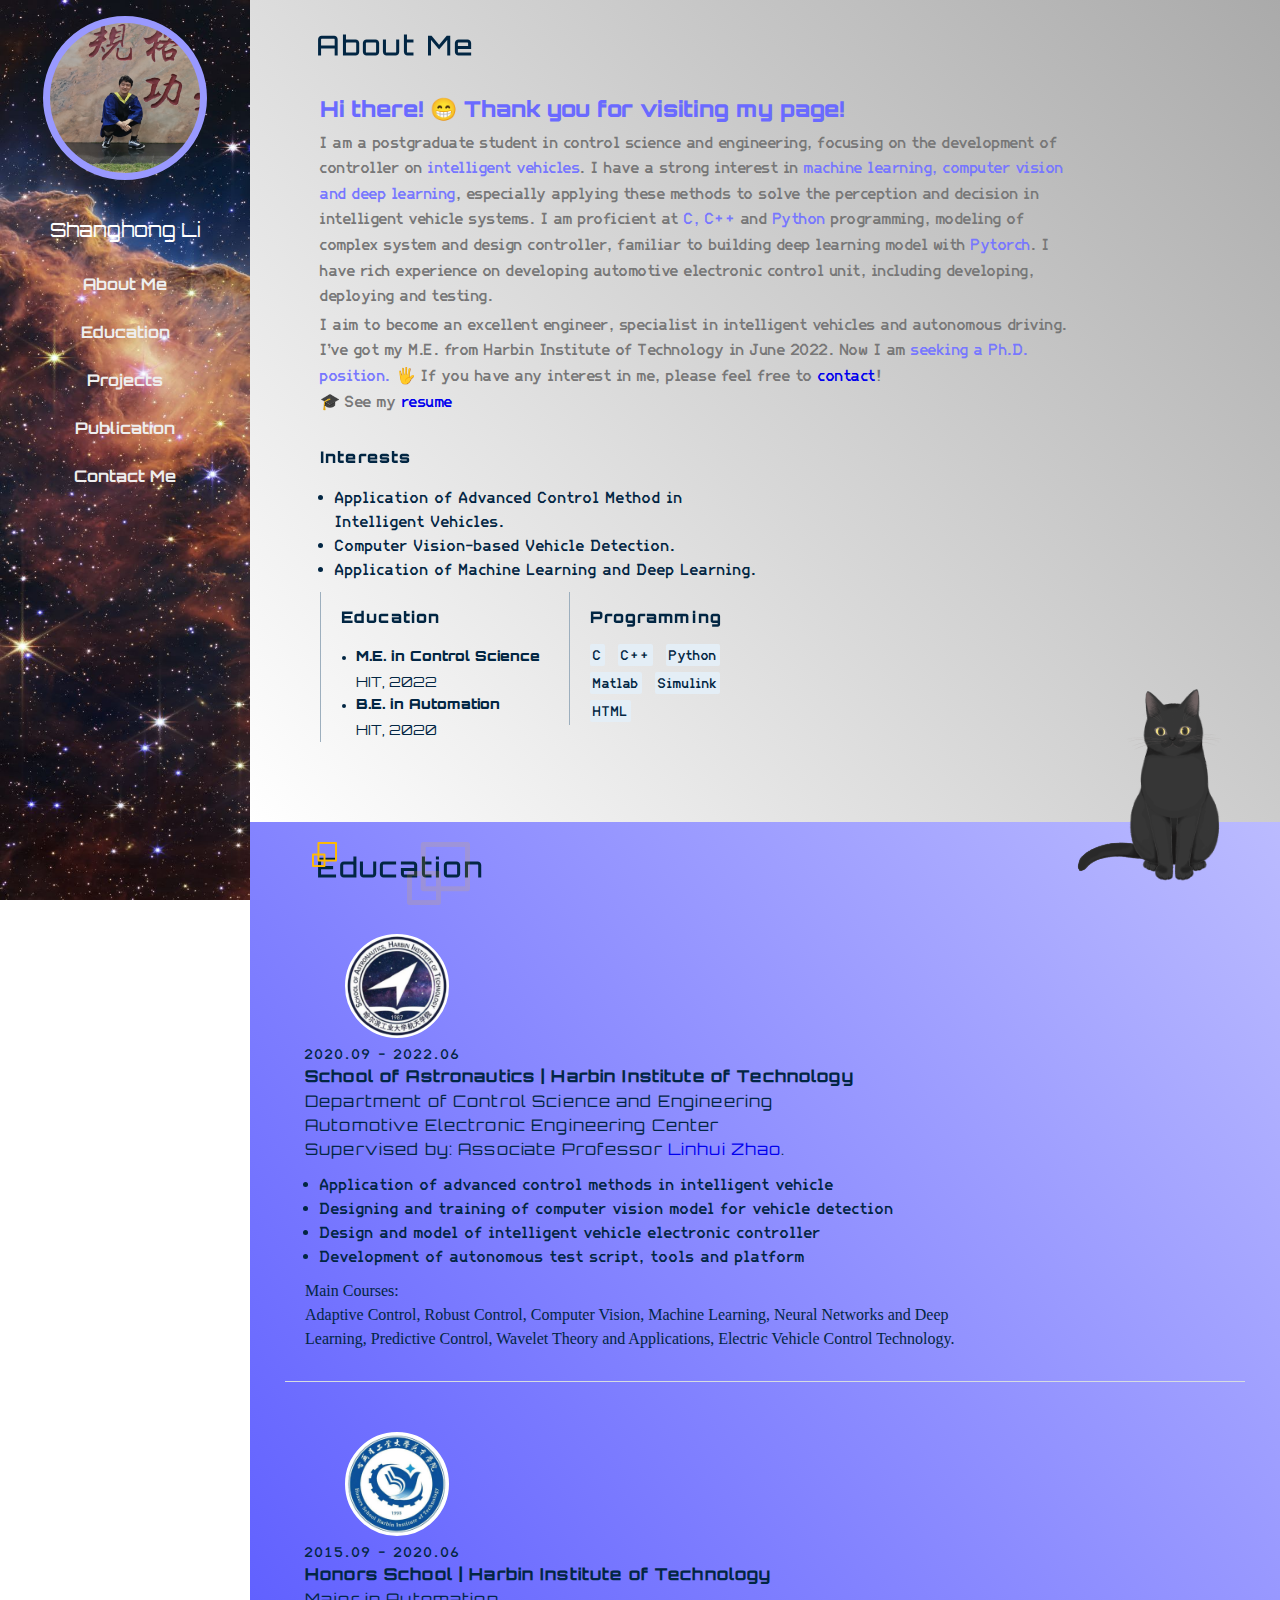
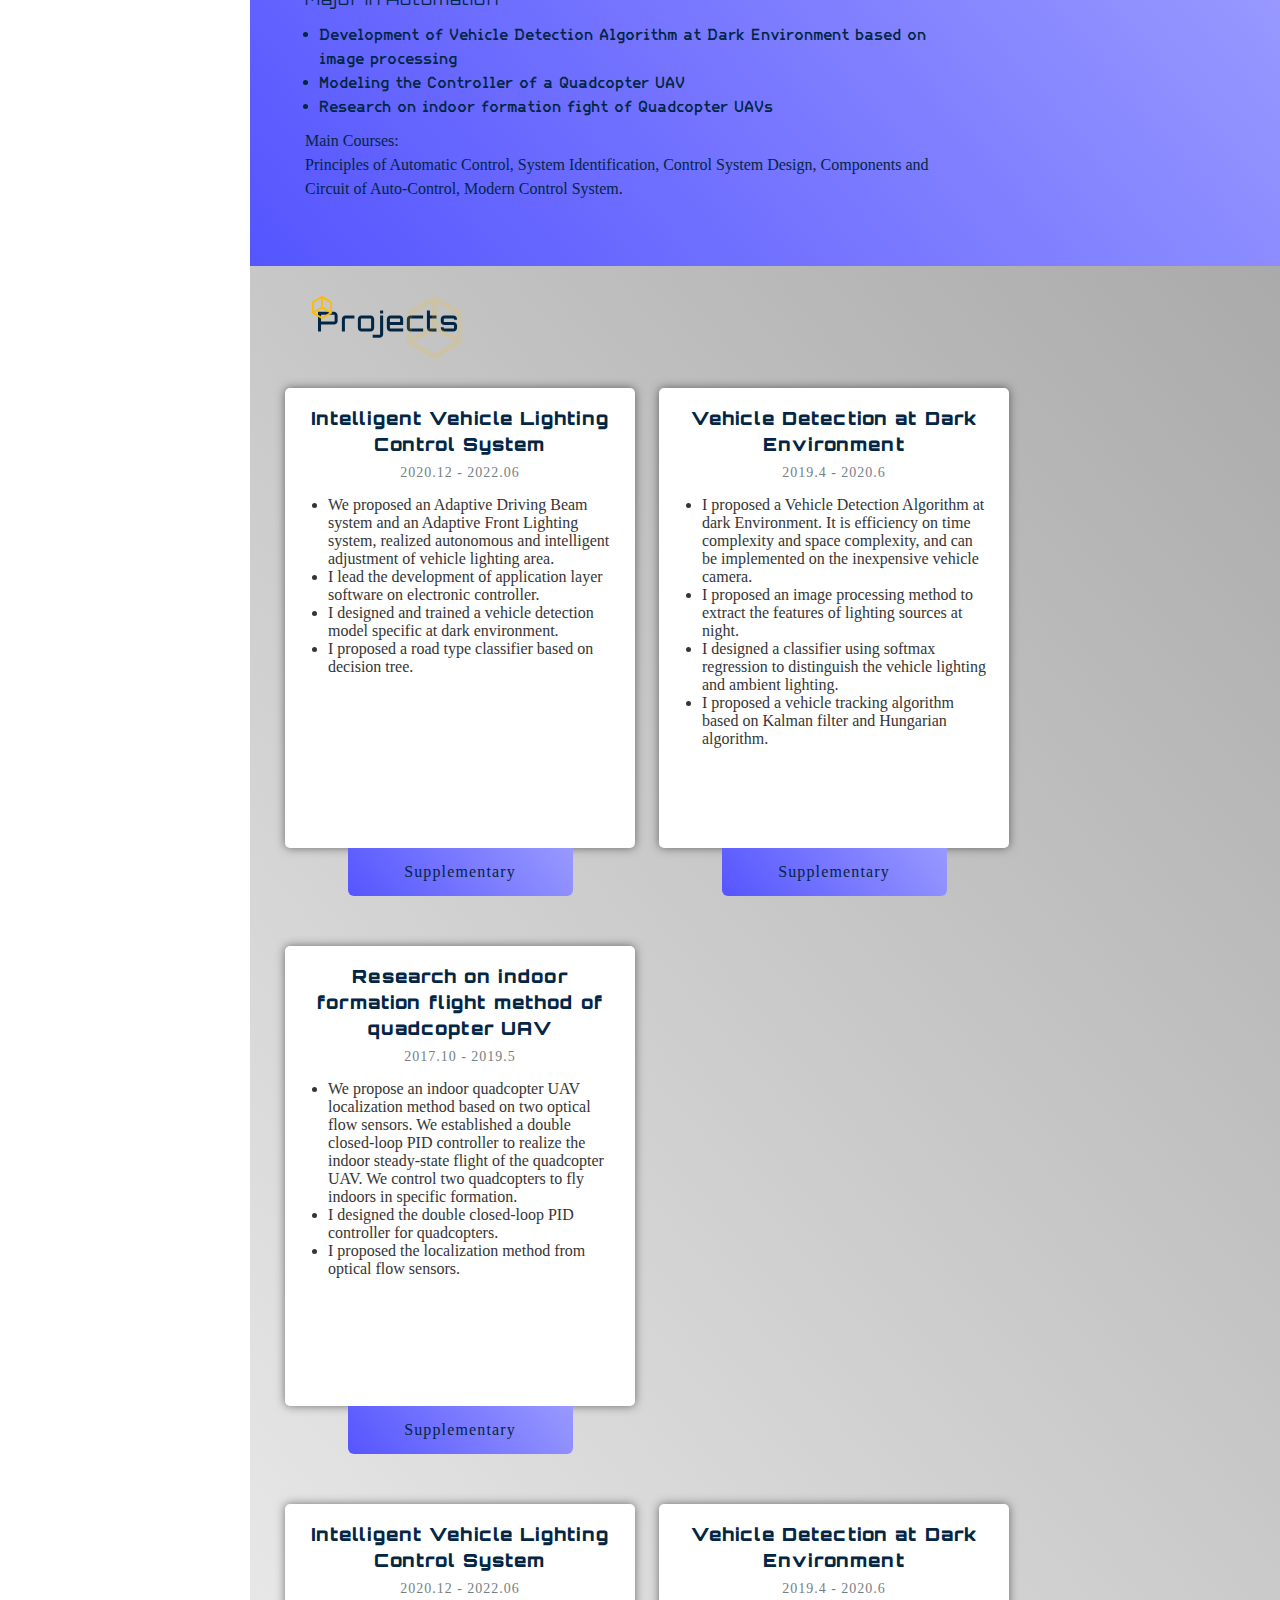
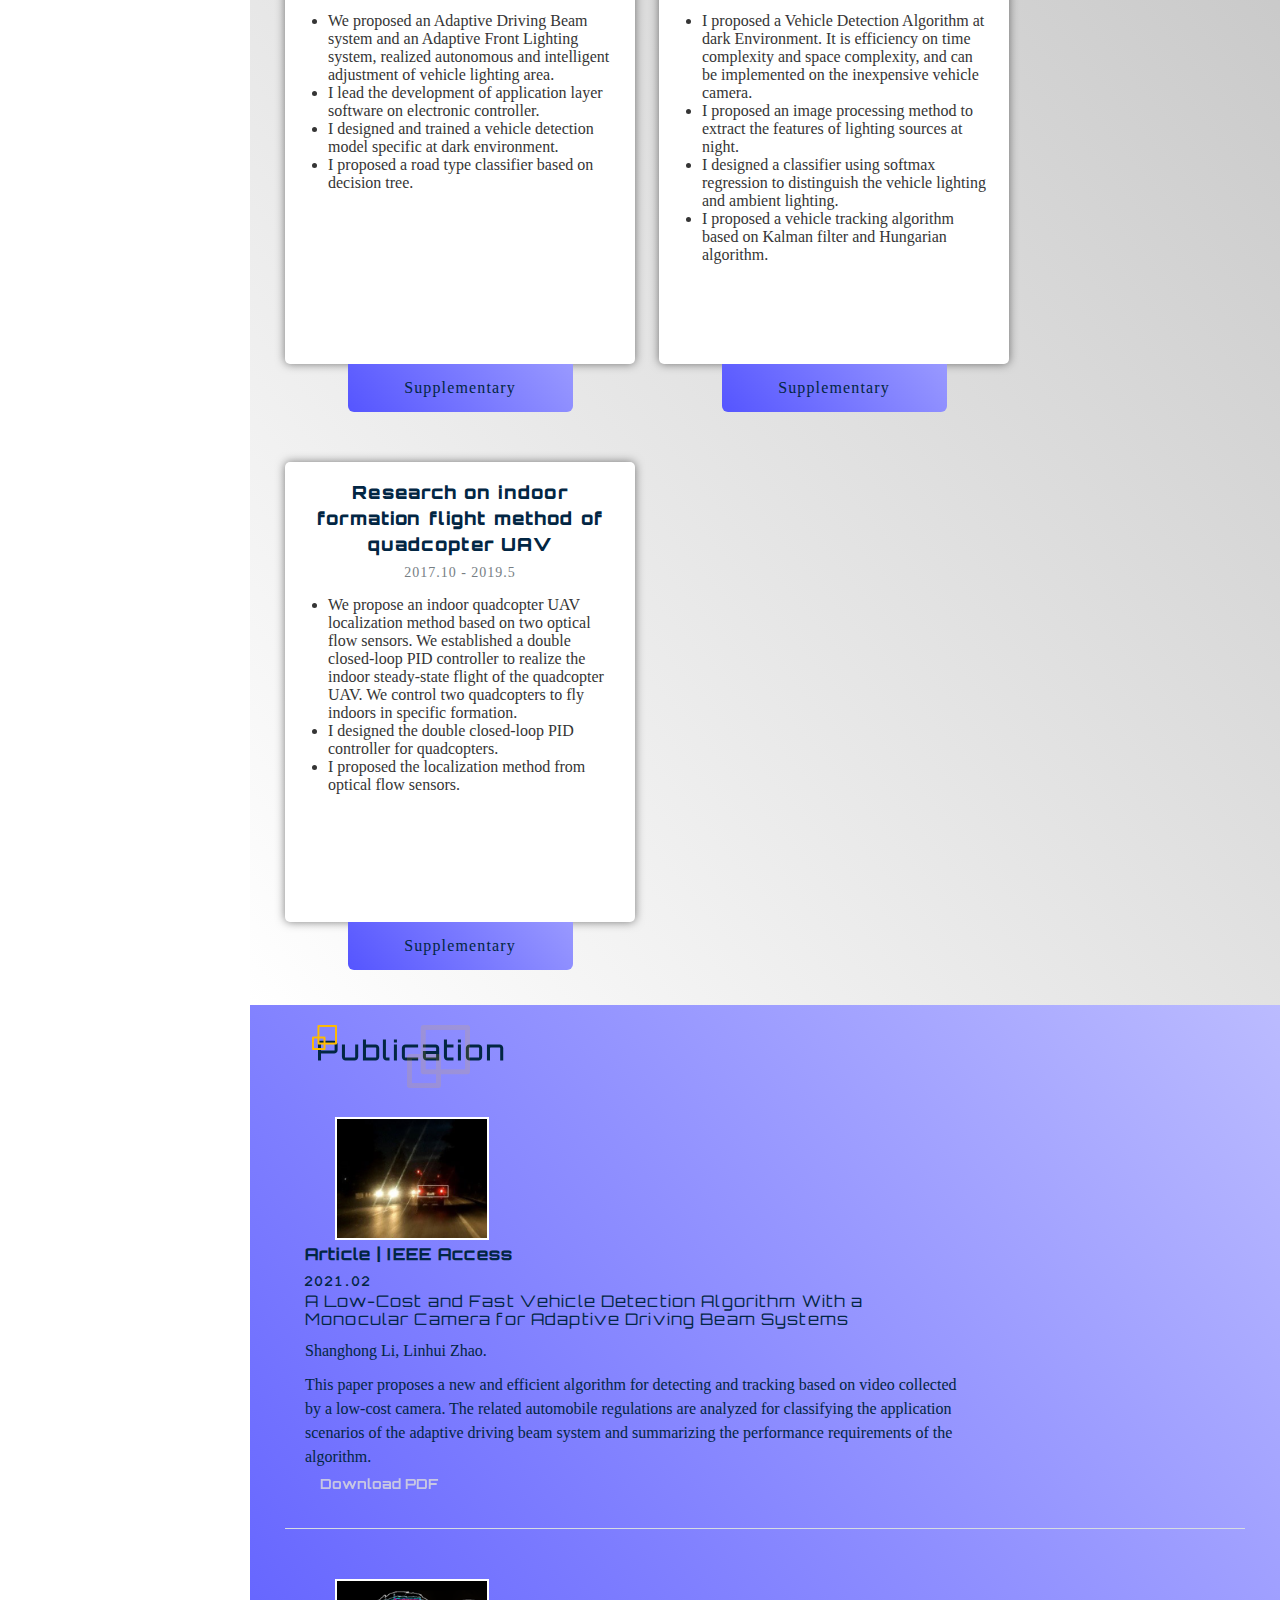
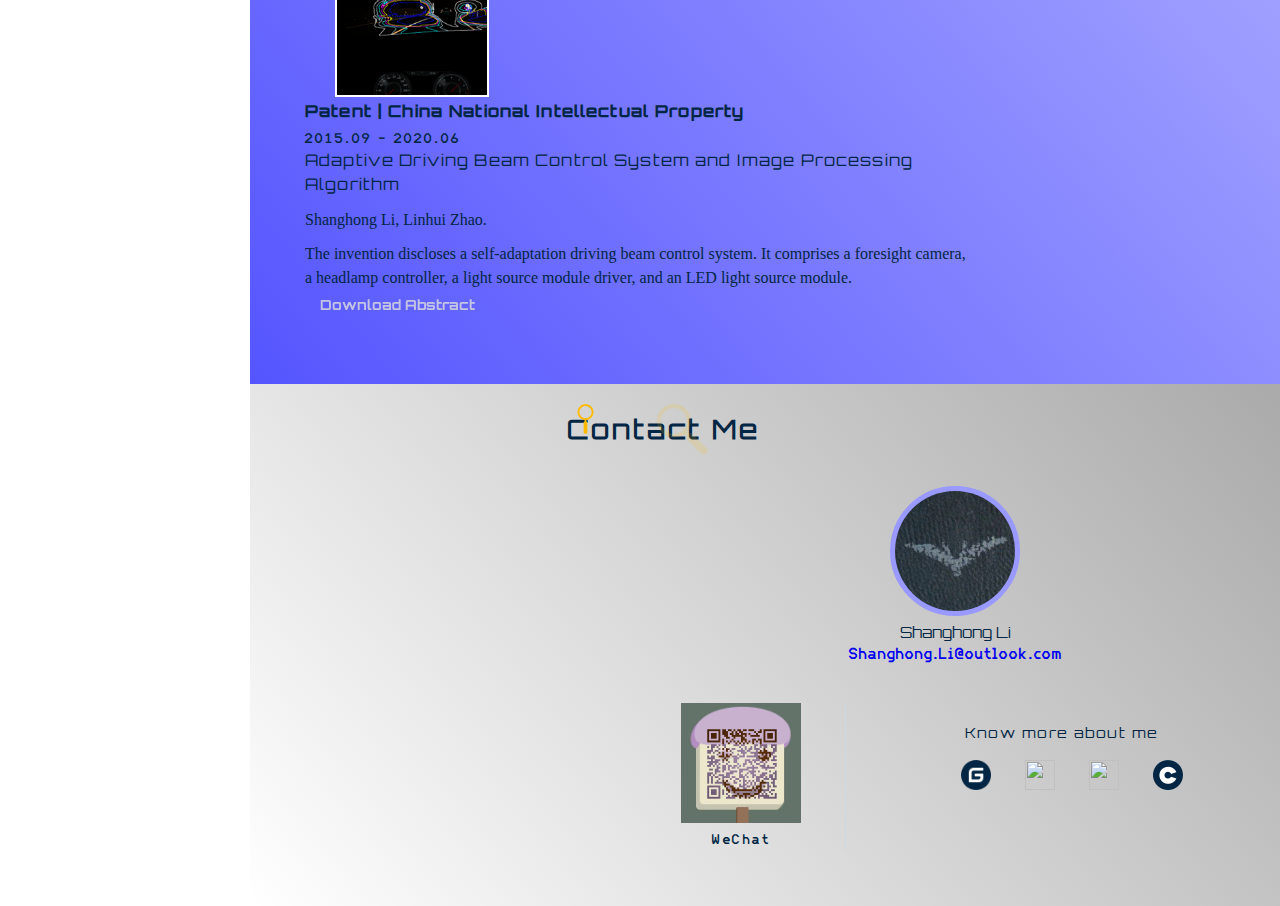
==== commit 9d617403: "update" ====
--- a/index.html
+++ b/index.html
@@ -1,140 +1,495 @@
 <!DOCTYPE html>
-<html>
+<html lang="en">
 
 <head>
-    <meta charset="utf-8">
-    <meta http-equiv="X-UA-Compatible" content="IE=edge">
-    <meta name="viewport" content="width=device-width, initial-scale=1">
-    <meta name="description" content="Shanghong_Li Personal Page">
-    <meta name="keywords" content="Shanghong_Li,Personal_Page">
-    <meta name="author" content="Shanghong_Li">
-    <title>Byi's Personal Page</title>
-    <link rel="stylesheet" type="text/css" href="./assets/css/vno.css">
-    <link rel="stylesheet" type="text/css" href="./assets/css/iconfont.css">
-    <link rel="apple-touch-icon" href="./apple-touch-icon.png">
-    <link rel="icon" href="./favicon.ico">
+    <meta charset="UTF-8">
+    <title>Resume</title>
+    <style>
+        @font-face {
+	        font-family: Orbitron-Regular;
+	        src: url(font/Orbitron-Regular.ttf);
+            }
+        @font-face {
+	        font-family: Orbitron-Bold;
+	        src: url(font/Orbitron-Bold.ttf);
+            }
+        @font-face {
+	        font-family: Orbitron-Black;
+	        src: url(font/Orbitron-Black.ttf);
+            }
+        @font-face {
+	        font-family: Orbitron-Medium;
+	        src: url(font/Orbitron-Medium.ttf);
+            }
+        @font-face {
+	        font-family: Mono-Regular;
+	        src: url(font/FontsFree-Net-Mono-Regular.ttf);
+            }
+        @font-face {
+	        font-family: Orbitron-Light;
+	        src: url(font/Orbitron-Light.ttf);
+            }
+    </style>
+    <meta name="theme-color" content="#ffc91d"/>
+    <link rel="stylesheet" href="static/resume.css">
+    <link rel="icon" href="static/img/favicon.ico" />
+    <link href="static/paul.css" rel="stylesheet" type="text/css"/>
+    <link
+            rel="stylesheet"
+            href="https://cdnjs.cloudflare.com/ajax/libs/animate.css/4.1.1/animate.min.css"
+    />
+    <meta name="viewport" content="width=device-width, maximum-scale=1, initial-scale=1"/>
 </head>
 
 <body>
-    <span class="mobile btn-mobile-menu">
-        <i class="social iconfont icon-list btn-mobile-menu__icon"></i>
-        <i class="social iconfont icon-angleup btn-mobile-close__icon hidden"></i>
-    </span>
-    <header id="panel" class="panel-cover" style="background-image:url(./img/bk.jpg);
-    background-size: auto 110%;
-    background-position: center center;
-    background-repeat: no-repeat;">
-        <div class="panel-main">
-            <div class="panel-main__inner panel-inverted">
-                <div class="panel-main__content">
-                    <div class="ih-item circle effect right_to_left">            
-                        <a href="#" title="" class="blog-button">
-                            <div class="img"><img src="./img/me.jpg" alt="img" class="js-avatar iUp profilepic"></div>
-                            <div class="info iUp">
-                                <div class="info-back">
-                                    <h2> 
-
-                                            Strive
-                                        
-                                    </h2>
-                                    <p>
-
-                                            2022 · 09
-
-                                    </p>
-                                </div>
-                            </div>
+<aside id="bar" class="sidebar">
+    <div class="wrap">
+        <div class="wrap-mask"></div>
+    </div>
+    <div class="avatar">
+        <img src="static/img/me.jpg" title="Shanghong_Li"/>
+    </div>
+    <div class="sidename">
+        <p>Shanghong Li</p>
+    </div>
+    <nav class="nav">
+<!--        <a href="../index.html">Home</a>-->
+        <a href="#info">About Me</a>
+        <a href="#edu">Education</a>
+        <a href="#exp">Projects</a>
+        <a href="#pub">Publication</a>
+        <a href="#contact">Contact Me</a>
+    </nav>
+</aside>
+
+<main>
+    <section id="info">
+        <div class="title about-me animate__animated animate__bounceIn" style="font-family: Orbitron-Regular;">
+            <p>About Me</p>
+        </div>
+        <div class="information-all animate__animated animate__fadeInRight" style="font-family: Orbitron-Black;">
+            <p class="welcome ">
+                Hi there! &#128513; Thank you for visiting my page!
+            </p>
+            <br>
+            <p class="introduction animate__animated animate__fadeInRight" style="margin-bottom: 3px;">
+                I am a postgraduate student in control science and engineering,
+                focusing on the development of controller on <span>intelligent vehicles</span>.
+                I have a strong interest in <span>machine learning, computer vision and deep learning</span>,
+                especially applying these methods to solve the perception and decision in intelligent vehicle systems.
+                I am proficient at <span>C, C++</span> and <span>Python</span> programming, modeling of complex system and design controller,
+                familiar to building deep learning model with <span>Pytorch</span>.
+                I have rich experience on developing automotive electronic control unit, including developing, deploying and testing.
+            </p>
+            <br>
+            <p class="introduction animate__animated animate__fadeInRight" >
+                I aim to become an excellent engineer, specialist in intelligent vehicles and autonomous driving.
+                I've got my M.E. from Harbin Institute of Technology in June 2022.
+                Now I am <span>seeking a Ph.D. position.</span> &#x1F590
+                If you have any interest in me, please feel free to <a href="mailto:Shanghong.Li@outlook.com">contact</a>!
+                <style>
+                        span {
+                            color: #7777FF;
+                            }
+                     </style>
+                <br>
+                &#127891 See my <a href="file/CV_Li.pdf">resume</a>
+            </p>
+            <br>
+            <div class="col-5-asb">
+                <div class="col-10" >
+                    <div class="item personal">
+                        <p class="title">
+                            Interests
+                        </p>
+                        <ul>
+                            <li style="font-family: Mono-Regular; font-size:16px;">Application of Advanced Control Method in Intelligent Vehicles.</li>
+                            <li style="font-family: Mono-Regular; font-size:16px;">Computer Vision-based Vehicle Detection.</li>
+                            <li style="font-family: Mono-Regular; font-size:16px;">Application of Machine Learning and Deep Learning.</li>
+                        </ul>
+                    </div>
+                </div>
+            </div>
+            <div class="col-6-asb">
+                <div class="col-6 ensprience">
+                    <div class="item">
+                        <p class="title">
+                            Education
+                        </p>
+                        <ul>
+                            <li>M.E. in Control Science</li>
+                            <p style="font-family: Orbitron-Light">HIT, 2022</p>
+                            <li>B.E. in Automation</li>
+                            <p style="font-family: Orbitron-Light">HIT, 2020</p>
+                        </ul>
+                    </div>
+                </div>
+                <div class="col-4 skill">
+                    <div class="item">
+                        <p class="title">
+                            Programming
+                        </p>
+                        <div class="lang" >
+                            <lable style="font-family: Mono-Regular">C</lable>
+                            <lable style="font-family: Mono-Regular">C++</lable>
+                            <lable style="font-family: Mono-Regular">Python</lable>
+                            <lable style="font-family: Mono-Regular">Matlab</lable>
+                            <lable style="font-family: Mono-Regular">Simulink</lable>
+                            <lable style="font-family: Mono-Regular">HTML</lable>
+                        </div>
+                    </div>
+                </div>
+            </div>
+        </div>
+    </section>
+
+    <section id="edu">
+        <div class="title work animate__animated animate__bounceIn" style="font-family: Orbitron-Regular;">
+            <p>Education</p>
+        </div>
+        <div class="w-experience-detail animate__animated animate__fadeInRight">
+            <div class="w-experience-detail animate__animated animate__fadeInRight">
+                <div class="item w-experience-content">
+                    <div class="col-3-w">
+                        <div class="logo">
+                            <img class="company-logo" src="static/img/OIP-C.png" alt="">
+                        </div>
+                    </div>
+                    <div class="col-10-w">
+                        <div class="work-content">
+                            <p class="create-time">2020.09 - 2022.06</p>
+                            <p class="job" >School of Astronautics | Harbin Institute of Technology</p>
+                            <p class="detail">
+                                Department of Control Science and Engineering
+                                <br>
+                                Automotive Electronic Engineering Center
+                                <br>
+                                Supervised by: Associate Professor <a href="http://homepage.hit.edu.cn/zhaolinhui">Linhui Zhao</a>.
+                            </p>
+                            <ul class="research">
+                                <li>Application of advanced control methods in intelligent vehicle</li>
+                                <li>Designing and training of computer vision model for vehicle detection</li>
+                                <li>Design and model of intelligent vehicle electronic controller</li>
+                                <li>Development of autonomous test script, tools and platform</li>
+                            </ul>
+                            <p class="key-word">
+                                Main Courses:
+                                <br>
+                                Adaptive Control, Robust Control, Computer Vision, Machine Learning, Neural Networks and Deep Learning,
+                                Predictive Control, Wavelet Theory and Applications, Electric Vehicle Control Technology.
+                            </p>
+                        </div>
+                    </div>
+                </div>
+                <div class="item w-experience-content">
+                    <div class="col-3-w">
+                        <div class="logo">
+                            <img class="company-logo" src="static/img/honor.png" alt="">
+                        </div>
+                    </div>
+                    <div class="col-10-w">
+                        <div class="work-content">
+                            <p class="create-time">2015.09 - 2020.06</p>
+                            <p class="job">Honors School | Harbin Institute of Technology</p>
+                            <p class="detail">
+                                Major in Automation
+                            </p>
+                            <ul class="research">
+                                <li>Development of Vehicle Detection Algorithm at Dark Environment based on image processing</li>
+                                <li>Modeling the Controller of a Quadcopter UAV</li>
+                                <li>Research on indoor formation fight of Quadcopter UAVs</li>
+                            </ul>
+                            <p class="key-word">
+                                Main Courses:
+                                <br>
+                                Principles of Automatic Control, System Identification, Control System Design,
+                                Components and Circuit of Auto-Control, Modern Control System.
+                            </p>
+                        </div>
+                    </div>
+                </div>
+            </div>
+        </div>
+    </section>
+
+    <section id="exp">
+        <div class="title project animate__animated animate__bounceIn" style="font-family: Orbitron-Regular;">
+            <p>Projects</p>
+        </div>
+        <div class="project-detail animate__animated animate__fadeInRight">
+            <div class="col-3-pro" id="project-0">
+                <div class="project-content">
+                    <p class="project-title">Intelligent Vehicle Lighting Control System</p>
+                    <p class="create-time">2020.12 - 2022.06</p>
+                    <p class="description">
+                    <ul class="description">
+                        <li>We proposed an Adaptive Driving Beam system and an Adaptive Front Lighting system,
+                            realized autonomous and intelligent adjustment of vehicle lighting area.</li>
+                        <li>I lead the development of application layer software on electronic controller.</li>
+                        <li>I designed and trained a vehicle detection model specific at dark environment.</li>
+                        <li>I proposed a road type classifier based on decision tree. </li>
+                    </ul>
+                    </p>
+                </div>
+                <div class="link-to">
+                    <a href="file/Project1.pdf" class="button">Supplementary</a>
+                    <div class="shadow"></div>
+                </div>
+            </div>
+            <div class="col-3-pro" id="project-1">
+                <div class="project-content">
+                    <p class="project-title">Vehicle Detection at Dark Environment</p>
+                    <p class="create-time">2019.4 - 2020.6</p>
+                    <p class="description">
+                    <ul class="description">
+                        <li>I proposed a Vehicle Detection Algorithm at dark Environment.
+                            It is efficiency on time complexity and space complexity,
+                            and can be implemented on the inexpensive vehicle camera.</li>
+                        <li>I proposed an image processing method to extract the features of lighting sources at night.</li>
+                        <li>I designed a classifier using softmax regression to distinguish the vehicle lighting and ambient lighting.</li>
+                        <li>I proposed a vehicle tracking algorithm based on Kalman filter and Hungarian algorithm. </li>
+                    </ul>
+                    </p>
+                </div>
+                <div class="link-to">
+                    <a href="../file/Project2.pdf" class="button">Supplementary</a>
+                    <div class="shadow"></div>
+                </div>
+            </div>
+            <div class="col-3-pro endline" id="project-2">
+                <div class="project-content">
+                    <p class="project-title">Research on indoor formation flight method of quadcopter UAV</p>
+                    <p class="create-time">2017.10 - 2019.5</p>
+                    <p class="description">
+                    <ul class="description">
+                        <li>
+                            We propose an indoor quadcopter UAV localization method based on two optical flow sensors.
+                            We established a double closed-loop PID controller to realize the indoor steady-state flight of the quadcopter UAV.
+                            We control two quadcopters to fly indoors in specific formation.
+                        </li>
+                        <li>I designed the double closed-loop PID controller for quadcopters.</li>
+                        <li>I proposed the localization method from optical flow sensors.</li>
+                    </ul>
+                    </p>
+                </div>
+                <div class="link-to">
+                    <a href="../file/Project3.pdf" class="button">Supplementary</a>
+                    <div class="shadow"></div>
+                </div>
+            </div>
+        </div>
+        <div class="project-detail animate__animated animate__fadeInRight">
+            <div class="col-3-pro" id="project-3">
+                <div class="project-content">
+                    <p class="project-title">Intelligent Vehicle Lighting Control System</p>
+                    <p class="create-time">2020.12 - 2022.06</p>
+                    <p class="description">
+                    <ul class="description">
+                        <li>We proposed an Adaptive Driving Beam system and an Adaptive Front Lighting system,
+                            realized autonomous and intelligent adjustment of vehicle lighting area.</li>
+                        <li>I lead the development of application layer software on electronic controller.</li>
+                        <li>I designed and trained a vehicle detection model specific at dark environment.</li>
+                        <li>I proposed a road type classifier based on decision tree. </li>
+                    </ul>
+                    </p>
+                </div>
+                <div class="link-to">
+                    <a href="file/Project1.pdf" class="button">Supplementary</a>
+                    <div class="shadow"></div>
+                </div>
+            </div>
+            <div class="col-3-pro" id="project-4">
+                <div class="project-content">
+                    <p class="project-title">Vehicle Detection at Dark Environment</p>
+                    <p class="create-time">2019.4 - 2020.6</p>
+                    <p class="description">
+                    <ul class="description">
+                        <li>I proposed a Vehicle Detection Algorithm at dark Environment.
+                            It is efficiency on time complexity and space complexity,
+                            and can be implemented on the inexpensive vehicle camera.</li>
+                        <li>I proposed an image processing method to extract the features of lighting sources at night.</li>
+                        <li>I designed a classifier using softmax regression to distinguish the vehicle lighting and ambient lighting.</li>
+                        <li>I proposed a vehicle tracking algorithm based on Kalman filter and Hungarian algorithm. </li>
+                    </ul>
+                    </p>
+                </div>
+                <div class="link-to">
+                    <a href="../file/Project2.pdf" class="button">Supplementary</a>
+                    <div class="shadow"></div>
+                </div>
+            </div>
+            <div class="col-3-pro endline" id="project-5">
+                <div class="project-content">
+                    <p class="project-title">Research on indoor formation flight method of quadcopter UAV</p>
+                    <p class="create-time">2017.10 - 2019.5</p>
+                    <p class="description">
+                    <ul class="description">
+                        <li>
+                            We propose an indoor quadcopter UAV localization method based on two optical flow sensors.
+                            We established a double closed-loop PID controller to realize the indoor steady-state flight of the quadcopter UAV.
+                            We control two quadcopters to fly indoors in specific formation.
+                        </li>
+                        <li>I designed the double closed-loop PID controller for quadcopters.</li>
+                        <li>I proposed the localization method from optical flow sensors.</li>
+                    </ul>
+                    </p>
+                </div>
+                <div class="link-to">
+                    <a href="../file/Project3.pdf" class="button">Supplementary</a>
+                    <div class="shadow"></div>
+                </div>
+            </div>
+        </div>
+    </section>
+
+    <section id="pub">
+        <div class="title work animate__animated animate__bounceIn" style="font-family: Orbitron-Regular;">
+            <p>Publication</p>
+        </div>
+        <div class="w-experience-detail animate__animated animate__fadeInRight">
+            <div class="item w-experience-content">
+                <div class="col-3-w">
+                    <div class="logo">
+                        <img class="company-Pic" src="static/img/Article1.png" alt="">
+                    </div>
+                </div>
+                <div class="col-10-w">
+                    <div class="work-content">
+                        <p class="job">Article | IEEE Access</p>
+                        <p class="create-time">2021.02</p>
+                        <a href="https://ieeexplore.ieee.org/document/9350259" class="detail">
+                            A Low-Cost and Fast Vehicle Detection Algorithm With a Monocular Camera for Adaptive Driving Beam Systems
                         </a>
-                    </div>
-
-                    <!-- <a href="#" title="Dmego Home" class="profilepic">
-                        <img src="./img/logo2.jpg" width="80" alt="Dmego`s logo" class="js-avatar iUp show" />
-                    </a> -->
-                    <h1 class="panel-cover__title panel-title iUp">
-                        <a href="https://www.oyyandwjw.xyz" target="_blank" >Good Night August</a>
-                    </h1>
-                    <p class="panel-cover__subtitle panel-subtitle iUp">Shanghong Li's Personal Page</p>
-                    <hr class="panel-cover__divider iUp" />
-                    <p id="description" class="panel-cover__description iUp">
-                        With the low level of effort of most people
-                        <br/>
-                        it is not the turn to fight talent
-                        <br/>
-                    </p>
-                    <p id="speaker" class="panel-cover__speaker iUp">
-                        <strong>-「Yuan Mu」</strong>
-                    </p>
-                    <div class="navigation-wrapper iUp">
-                        <div>
-                            <nav class="cover-navigation cover-navigation--primary">
-                                <ul class="navigation">
-                                    <li class="navigation__item">
-                                        <a href="./Resume/index.html" class="blog-button" style="font-family: Orbitron-Bold;">Resume</a>
-                                    </li>
-                                    <li class="navigation__item">
-                                        <a href="./Statement/index.html" class="blog-button" style="font-family: Orbitron-Bold;">Statement</a>
-                                    </li>
-                                    <li class="navigation__item">
-                                        <a href="./Collect/index.html" class="blog-button" style="font-family: Orbitron-Bold;">Collection</a>
-                                    </li>
-                                    <li class="navigation__item">
-                                        <a href="./News/index.html" class="blog-button" style="font-family: Orbitron-Bold;">News</a>
-                                    </li>
-                                </ul>
-                            </nav>
-                        </div>
-                        <div class="iUp">
-                            <nav class="cover-navigation navigation--social">
-                                <ul class="navigation">
-                                    <li class="navigation__item">
-                                        <a href="Shanghong.Li@outlook.com" title="email">
-                                            <i class='social iconfont icon-email'></i>
-                                            <span class="label">email</span>
-                                        </a>
-                                    </li>
-
-                                    <li class="navigation__item">
-                                        <a href="https://github.com/BayiSHLi/" title="Github" target="_blank">
-                                            <i class='social iconfont icon-github'></i>
-                                            <span class="label">github</span>
-                                        </a>
-                                    </li>
-                                    <li class="navigation__item">
-                                        <a href="https://blog.csdn.net/weixin_44455827" title="CSDN" target="_blank">
-                                            <i class='social iconfont icon-csdn'></i>
-                                            <span class="label">cnblogs</span>
-                                        </a>
-                                    </li>
-
-                                    <li class="navigation__item">
-                                        <a href="https://www.zhihu.com/people/byi-24" title="zhihu">
-                                            <i class='social iconfont icon-zhihu'></i>
-                                            <span class="label">zhihu</span>
-                                        </a>
-                                    </li>
-
-                                </ul>
-                            </nav>
-                        </div>
-                    </div>
-                </div>
-            </div>
-            <div class="panel-cover--overlay cover-slate"></div>
-        </div>
-        <!-- <div class="beian iUp">
-            <a class="icp" href="http://www.miitbeian.gov.cn/publish/query/indexFirst.action" target="_blank">XXX</a>
-            <a class="gwab" href="http://www.beian.gov.cn/portal/recordQuery" target="_blank">XXX</a>
-        </div> -->
-        <!-- <div class="remark iUp">
-            <p class="power">© 2020 Powered By
-                <a href="https://www.oyyandwjw.cn/" target="_blank"> Chien_W </a>
-            </p>
-        </div> -->
-    </header>
-    <script type="text/javascript" src="./assets/js/jquery.min.js"></script>
-    <!--<script type="text/javascript" src="./assets/js/fetch.min.js"></script>-->
-    <script type="text/javascript" src="./assets/js/main.js"></script>
-   <!-- 网易云音乐 -->
-    <!--<embed frameborder="no" border="0" marginwidth="0" marginheight="0" width=300 height=280 src="//music.163.com/outchain/player?type=0&id=4950890732&auto=1&height=430"></embed>-->
+                        <p class="author">
+                            Shanghong Li, Linhui Zhao.
+                        </p>
+                        <p class="key-word">
+                            This paper proposes a new and efficient algorithm for detecting and tracking based on video collected by a low-cost camera.
+                            The related automobile regulations are analyzed for classifying the application scenarios of the adaptive driving beam system
+                            and summarizing the performance requirements of the algorithm.
+                        </p>
+                        <ul class="navigation">
+                            <li class="navigation__item">
+                                <a href="file/Article1.pdf" class="blog-button" style="font-family: Orbitron-Bold;">Download PDF</a>
+                            </li>
+                        </ul>
+                    </div>
+                </div>
+            </div>
+            <div class="item w-experience-content">
+                <div class="col-3-w">
+                    <div class="logo">
+                        <img class="company-Pic" src="static/img/Patent.png" alt="">
+                    </div>
+                </div>
+                <div class="col-10-w">
+                    <div class="work-content">
+                        <p class="job">Patent | China National Intellectual Property</p>
+                        <p class="create-time">2015.09 - 2020.06</p>
+                        <p class="detail">
+                            Adaptive Driving Beam Control System and Image Processing Algorithm
+                        </p>
+                        <p class="author">
+                            Shanghong Li, Linhui Zhao.
+                        </p>
+                        <p class="key-word">
+                            The invention discloses a self-adaptation driving beam control system.
+                            It comprises a foresight camera, a headlamp controller, a light source module driver,
+                            and an LED light source module.
+                        </p>
+                        <ul class="navigation">
+                            <li class="navigation__item">
+                                <a href="file/Patent1.pdf" class="blog-button" style="font-family: Orbitron-Bold;">Download Abstract</a>
+                            </li>
+                        </ul>
+                    </div>
+                </div>
+            </div>
+        </div>
+    </section>
+
+
+<footer>
+    <section id="contact">
+        <div class="title contact-me animate__animated animate__bounceIn" style="font-family: Orbitron-Regular;">
+            <p>Contact Me</p>
+        </div>
+        <div class="personal-message animate__animated animate__fadeInRight">
+            <img class="personal-image" src="static/img/protrait.jpg" alt="">
+            <div class="item">
+                <p style="font-family: Orbitron-Light; font-size:15px;">Shanghong Li</p>
+                <a href="mailto:Shanghong.Li@outlook.com" style="font-family: Mono-Regular;">Shanghong.Li@outlook.com</a>
+            </div>
+            <div class="item contact">
+                <div class="col-9-qr">
+                    <div class="col-3 qrcode">
+                        <img class="qr-image" src="static/img/QRCode.jpg" alt="">
+                        <p style="font-family: Mono-Regular;">WeChat</p>
+                    </div>
+                    <div class="col-9">
+                        <br>
+                        <p style="font-family: Orbitron-Light;">Know more about me</p>
+                        <div class="icon-container">
+                            <a href="#" class="icon">
+                                <img src="static/img/giteeICON.png" alt="">
+                            </a>
+                            <a href="#" class="icon">
+                                <img src="../static/img/zhihuICON.png" alt="">
+                            </a>
+                            <a href="#" class="icon">
+                                <img src="../static/img/weiboICON.png" alt="">
+                            </a>
+                            <a href="#" class="icon">
+                                <img src="static/img/oscICON.png" alt="">
+                            </a>
+                        </div>
+                    </div>
+                </div>
+            </div>
+        </div>
+    </section>
+</footer>
+
+
+</main>
+
+<script type="text/javascript" src="static/main.js"></script>
 </body>
+
+<script src="l2dwidget.min.js"></script>
+<script>
+    var hijiki = 'hijiki/assets/hijiki.model.json';
+
+    function show(path) {
+        config.model.jsonPath = path;
+        L2Dwidget.init(config)
+    }
+    // 配置文件官方API: https://l2dwidget.js.org/docs/class/src/index.js~L2Dwidget.html#instance-method-init
+    var config = {
+        model: {
+            jsonPath: '', // xxx.model.json 的路径
+        },
+        display: {
+            superSample: 1, // 超采样等级
+            width: 210, // canvas的宽度
+            height: 240, // canvas的高度
+            position: 'right', // 显示位置：左或右
+            hOffset: 0, // canvas水平偏移
+            vOffset: 0, // canvas垂直偏移
+        },
+        mobile: {
+            show: true, // 是否在移动设备上显示
+            scale: 1, // 移动设备上的缩放
+            motion: true, // 移动设备是否开启重力感应
+        },
+        react: {
+            opacityDefault: 1, // 默认透明度
+            opacityOnHover: 1, // 鼠标移上透明度
+        },
+    }
+    window.onload = function () {
+        show(hijiki);
+    }
+</script>
+
 </html>
--- a/static/resume.css
+++ b/static/resume.css
@@ -0,0 +1,547 @@
+@font-face {
+	        font-family: Orbitron-Regular;
+	        src: url(.../font/Orbitron-Regular.ttf);
+            }
+@font-face {
+	        font-family: Orbitron-Bold;
+	        src: url(.../font/Orbitron-Bold.ttf);
+            }
+@font-face {
+	        font-family: Orbitron-Black;
+	        src: url(.../font/Orbitron-Black.ttf);
+            }
+@font-face {
+	        font-family: Orbitron-Medium;
+	        src: url(.../font/Orbitron-Medium.ttf);
+            }
+@font-face {
+	        font-family: Mono-Regular;
+	        src: url(.../font/FontsFree-Net-Mono-Regular.ttf);
+            }
+@font-face {
+	        font-family: Orbitron-Light;
+	        src: url(.../font/Orbitron-Light.ttf);
+            }
+@font-face {
+	        font-family: FiraCode-Regular;
+	        src: url(.../font/FiraCode-Regular.otf);
+            }
+
+* {
+    padding: 0;
+    margin: 0;
+}
+html, body {
+    width: 100%;
+    color: #353535;
+}
+a {
+    text-decoration: none;
+}
+html p {
+    margin: 0;
+}
+
+.col-3-w, .col-6-w, .col-9-w, .col-5-w, .col-4-w, .col-10-w{
+    display: inline-block;
+    vertical-align: top;
+    margin: 0;
+    padding: 0;
+}
+
+.col-3-w {
+    width: 240px;
+    display: inline-block;
+}
+.col-6-w {
+    width: 48.5%;
+}
+.col-5-w {
+    width: 45%;
+}
+.col-4-w {
+    width: 40%;
+}
+.col-9-w {
+    width: 65%;
+}
+.col-10-w {
+    width: 900px;
+    display: inline-block;
+}
+
+.col-3-qr, .col-6-qr, .col-9-qr, .col-5-qr, .col-4-qr, .col-10-qr{
+    display: inline-block;
+    vertical-align: top;
+    margin: 0;
+    padding: 0;
+}
+
+.col-3-qr {
+    width: 240px;
+    display: inline-block;
+}
+.col-6-qr {
+    width: 48.5%;
+}
+.col-5-qr {
+    width: 45%;
+}
+.col-4-qr {
+    width: 40%;
+}
+.col-9-qr {
+    width: 65%;
+}
+.col-10-qr {
+    width: 800px;
+    display: inline-block;
+}
+
+.col-3, .col-6, .col-9, .col-5, .col-4, .col-10{
+    display: inline-block;
+    vertical-align: top;
+    margin: 0;
+    padding: 0;
+}
+
+.col-3 {
+    width: 32%;
+}
+
+.col-3-abs {
+    width: 290px;
+    display: inline-block;
+}
+
+.col-3-pro {
+    width: 350px;
+    display: inline-block;
+}
+
+.col-5-asb {
+    width: 450px;
+    display: inline-block;
+    vertical-align: top;
+    margin-bottom: 10px;
+}
+.col-6-asb {
+    width: 500px;
+    display: inline-block;
+    vertical-align: top;
+    margin-bottom: 10px;
+}
+.col-7-asb {
+    width: 600px;
+    display: inline-block;
+    vertical-align: top;
+    margin-bottom: 10px;
+}
+.col-6 {
+    width: 48.5%;
+}
+.col-5 {
+    width: 45%;
+}
+.col-4 {
+    width: 40%;
+}
+.col-9 {
+    width: 65%;
+}
+.col-10 {
+    width: 100%;
+}
+.container {
+    width: 1000px;
+    margin: 0 auto;
+}
+.hide {
+    display: none;
+}
+.hide a {
+    text-decoration: initial;
+    cursor: pointer;
+}
+.pmessage {
+    position: relative;
+}
+.pmessage:hover .hide {
+    position: absolute;
+    display: block;
+    top: 0px;
+    right: 10px;
+    font-size: 14px;
+}
+.project-detail .pmessage:hover .hide {
+    top: 10px;
+}
+.w-experience-detail .pmessage:hover .hide {
+    top: 30px;
+}
+.img-header {
+    width: 1000px;
+    height: 300px;
+    margin-top: 20px; 
+    background-image: url(../img/Group.png);
+}
+.personal-image {
+    background: #9999FF;
+    border: #9999FF 5px solid;
+    border-radius:60%;
+    width: 120px;
+    height: 120px;
+}
+.img-header .content {
+    font-family: Courier;
+    display: inline-block;
+    margin: 128px auto 0 334px;
+    padding: 10px 0px;
+    background: rgba(11,52,79,0.60);
+    width: 313px;
+    color: #fff;
+}
+
+.content p {
+    font-size: 16px;
+    letter-spacing: 0;
+    text-shadow: 0 2px 4px #000000;
+    text-align: center;
+}
+.content strong {
+    font-size: 20px;
+    letter-spacing: 0;
+    line-height: 14px;
+    text-shadow: initial;
+}
+.information-all, section {
+     margin-top: 0px;
+     margin-bottom: 0px;
+}
+.information-all, main > section, footer > section {
+    padding: 35px 35px;
+}
+.personal, item {
+    display: inline-block;
+}
+.ensprience .item, .skill .item {
+    padding-left: 20px;
+}
+.item ul {
+    padding-left: 15px;
+}
+.lang {
+    margin-top: -5px;
+}
+.item .title {
+    margin: 15px 0; 
+    font-weight: bold;
+    font-size: 16px;
+    color: #022643;
+    letter-spacing: 1.14px;
+}
+.item p, .item li, .item lable {
+    font-size: 14px;
+    color: #022643;
+    line-height: 24px;
+}
+.item lable {
+    font-family: Courier;
+    background: #E4EEF6;
+    padding: 3px;
+    margin-right: 8px;
+    letter-spacing: 0;
+    line-height: 28px;
+    border-radius: 2px;
+    vertical-align: top;
+}
+.ensprience, .skill {
+    border-left: 1px solid #9DAFBE;
+}
+section .title {
+    position: relative;
+    font-weight: bold;
+    font-size: 26px;
+    color: #022643;
+    letter-spacing: 3px;
+    width: 150px;
+    margin: 0 32px;
+    margin-top: 100px;
+    margin-bottom: 30px;
+    text-align: left;
+}
+section .title.about-me {
+    width: 200px;
+    margin-top: 0;
+    margin-bottom: 0;
+}
+
+section .title.work {
+    margin-top: 0;
+    margin-bottom: 0;
+}
+
+section .title.project {
+    margin-top: 10px;
+    margin-bottom: 0;
+}
+
+section .title.contact-me {
+    width: 200px;
+    margin: 0 282px;
+    margin-top: 0;
+    margin-bottom: 0;
+}
+
+section .title::after, section .title::before {
+    position: absolute;
+}
+section .title::after {
+    top: -15px;
+    left: -5px;
+}
+section .title::before {
+    top: -15px;
+    left: 90px;
+}
+section .title.project::after {
+    content: url(img/icon1.png)
+}
+section .title.work::after {
+    content: url(img/icon3.png)
+}
+section .title.enducation::after {
+    content: url(img/icon5.png)
+}
+section .title.contact-me::after {
+    content: url(img/icon7.png);
+    left: 10px;
+}
+section .title.project::before {
+    content: url(img/icon2.png)
+}
+section .title.work::before {
+    content: url(img/icon4.png)
+}
+section .title.enducation::before {
+    content: url(img/icon6.png)
+}
+section .title.contact-me::before {
+    content: url(img/icon8.png)
+}
+
+.project-detail .col-3-pro {
+    margin-top: 50px;
+}
+.project-detail .col-3-pro:not(.endline) {
+    margin-right: 20px;
+}
+.project-detail .button {
+    width: 225px;
+    display: block;
+    background-image: linear-gradient(-130deg, #9999FF 0%, #5555FF 100%);
+    border-bottom-right-radius: 6px;
+    border-bottom-left-radius: 6px;
+    margin: 0 auto;
+    text-align: center;
+    text-decoration:  none;
+    font-size: 16px;
+    color: #022643;
+    letter-spacing: 1.14px;
+    line-height: 3;
+    z-index: 5;
+}
+.project-detail .link-to {
+    position: relative;
+}
+.project-detail .link-to:hover .shadow {
+    position: absolute;
+    z-index: -1;
+    top: 27px;
+    left: 75px;
+    height: 50px;
+    width: 200px;
+    background: linear-gradient(180deg, #1111FF 0%, #fff 100%);
+    background: -moz-linear-gradient(180deg, #1111FF 0%, #fff 100%);
+    border-radius: 50%;
+    filter: blur(10px);
+}
+
+.project-content {
+    background-color: #fff;
+    box-shadow: 0 0 10px 0 rgba(0,0,0,0.50);
+    border-radius: 5px;
+    padding: 20px;
+    height: 420px;
+    text-align: center; 
+    z-index: 10;
+}
+.project-content p.project-title {
+    font-family: Orbitron-Black;
+    line-height: 26px;
+    font-size: 18px;
+    font-weight: bold;
+    color: #022643;
+    letter-spacing: 1.14px;
+}
+.project-content p.create-time {
+    margin-top: 5px; 
+    font-size: 14px;
+    color: #767E84;
+    letter-spacing: 1px;
+}
+.project-content p.description {
+    font-family:FiraCode-Regular;
+    margin-top: 15px; 
+    text-align: left;
+    font-size: 16px;
+    color: #022643;
+    letter-spacing: -0.5px;
+    line-height: 24px;
+}
+.project-content ul.description
+{
+    text-align: left;
+    margin: 0 0px 0 23px;
+}
+
+.w-experience-content {
+    border-bottom: 1px solid #D6DCE1;
+    padding: 30px 0;  
+}
+.w-experience-content:last-child {
+    border-bottom: none;
+}
+.w-experience-content .logo {
+    width: 20%;
+}
+.w-experience-content .work-content {
+    width: 74%;
+    margin-left:20px;
+}
+.w-experience-content .logo, .w-experience-content .work-content {
+    font-family:FiraCode-Regular;
+    display: inline-block;
+    vertical-align: top;
+}
+
+.work-content ul.research li{
+    font-family: Mono-Regular;
+    font-size: 16px;
+    color: #022643;
+}
+
+.company-logo {
+    background: #FFF;
+    border: #FFF 2px solid;
+        border-radius:100%;
+    width:100px;
+  margin: 20px 0 0 60px;
+}
+
+.company-Pic {
+    background: #FFF;
+    border: #FFF 2px solid;
+        border-radius:0%;
+    width:150px;
+    margin: 20px 0 0 50px;
+}
+
+.work-content p.create-time {
+    font-family:Mono-Regular;
+    font-size: 14px;
+    color: #022643;
+    letter-spacing: 1px;
+}
+.work-content p.job {
+    font-family: Orbitron-Medium;
+    font-weight: bold;
+    font-size: 16px;
+    color: #022643;
+    letter-spacing: 1.14px;
+    margin-bottom: 1px;
+}
+
+.work-content p.detail {
+    font-family: Orbitron-Regular;
+    font-size: 16px;
+    color: #022643;
+    letter-spacing: 1.14px;
+    margin-bottom: 10px;
+    margin-top: 0px;
+}
+
+.work-content a.detail {
+    font-family: Orbitron-Regular;
+    font-size: 16px;
+    color: #022643;
+    letter-spacing: 1.14px;
+    margin-bottom: 10px;
+    margin-top: 0px;
+}
+
+.work-content p.key-word {
+    font-size:16px;
+    margin-top: 10px; 
+}
+
+.work-content p.author {
+    font-size:16px;
+    margin-top: 10px;
+}
+
+.enducation-detail {
+    padding: 50px 0 30px 0; 
+}
+.enducation-detail .item {
+    padding-left: 50px;
+}
+.enducation-title, .name {
+    font-weight: bold;
+    font-size: 16px;
+    color: #022643;
+    letter-spacing: 1.14px;
+}
+.personal-message {
+    display: inline-block;
+    width: 1000px;
+    text-align: center;
+    margin: 40px 0px 0px 170px;
+}
+.personal-message .name {
+    margin: 10px 0;
+}
+.personal-message .contact {
+    margin: 40px 0 20px 0;
+}
+.icon-container {
+    margin-top: 15px;
+    margin-left: 20px;
+}
+.icon-container .icon {
+    margin-right: 30px;
+}
+.icon-container .icon:last-child {
+    margin: 0;
+}
+.icon img {
+    width: 30px;
+    height: 30px;
+}
+.qr-image {
+    width: 120px;
+    height: 120px;
+}
+.contact .qrcode {
+    border-right: 1px solid #CDD8E1; 
+}
+.contact p {
+    letter-spacing: 1.43px;
+} 
+p.footer {
+    text-align: center;
+    font-size: 12px;
+    color: #9A9A9A;
+    letter-spacing: 1.22px;
+    padding: 10px 0;
+}
--- a/static/paul.css
+++ b/static/paul.css
@@ -0,0 +1,359 @@
+@charset "UTF-8";
+
+@font-face {
+	        font-family: Orbitron-Regular;
+	        src: url(../font/Orbitron-Regular.ttf);
+            }
+@font-face {
+	        font-family: Orbitron-Bold;
+	        src: url(../font/Orbitron-Bold.ttf);
+            }
+@font-face {
+	        font-family: Orbitron-Black;
+	        src: url(../font/Orbitron-Black.ttf);
+            }
+@font-face {
+	        font-family: Orbitron-Medium;
+	        src: url(../font/Orbitron-Medium.ttf);
+            }
+@font-face {
+	        font-family: Mono-Regular;
+	        src: url(../font/FontsFree-Net-Mono-Regular.ttf);
+            }
+/* ----
+
+# My AboutMe
+# By: Dreamer-Paul
+# Last Update: 2018.2.21
+
+一个简洁的橙色调个人简介。
+
+欢迎你加入缤奇，和我们一起改变世界。
+本代码为奇趣保罗原创，并遵守 MIT 开源协议。欢迎访问我的博客：https://paugram.com
+
+---- */
+
+/* 0 - 全局
+-------------------------------- */
+
+
+/* 1 - 页眉
+-------------------------------- */
+
+/* - 侧边栏 */
+.sidebar{
+    top: 0;
+    left: 0;
+    bottom: 0;
+    color: #fff;
+    width: 250px;
+    position: fixed;
+    overflow: hidden;
+    overflow-y: auto;
+    background: #4b4b4b;
+}
+
+/* -- 头像 */
+.sidebar .avatar{
+    width: 160px;
+    height: 160px;
+    margin: 1em auto;
+    background: #9999FF;
+    border-radius: 100%;
+    border: #9999FF 2px solid;
+    transition: transform 0.5s;
+}
+.sidebar .avatar:hover{
+    transform: rotate(1turn);
+}
+.sidebar .avatar img{
+    width: 150px;
+    height: 150px;
+    margin: 0em 0em;
+    background: #9999FF;
+    border-radius: 100%;
+    border: #9999FF 5px solid;
+    transition: transform 0.5s;
+}
+
+/* -- 侧边栏个人信息 */
+
+.sidebar .sidename{
+    margin:  1em auto;
+    font-family: Orbitron-Light;
+    font-size: 20px;
+    margin: 0;
+    display: flex;
+    list-style: none;
+    flex-direction: column;
+}
+.sidebar .sidename p{
+    color: #fff;
+    padding: 1em;
+    display: block;
+    text-align: center;
+    transition: background .3s, box-shadow .3s;
+}
+.sidebar .nav a:hover{
+    color:#9999FF;
+    background: rgba(0, 0, 0, .4);
+}
+
+main{
+    margin-left: 250px;
+}
+
+@media screen and (max-width: 1200px) {
+    .sidebar {
+        width: inherit;
+        position: relative;
+
+    }
+    .sidebar .nav{
+        background: #444;
+        flex-direction: row;
+        justify-content: center;
+    }
+    .sidebar .nav a:hover{
+        color:#9999FFF;
+        background: none;
+        box-shadow: 0 -4px 0 #9999FF inset;
+    }
+    main{
+        margin-left: 0;
+    }
+}
+
+@media print{
+    .sidebar{
+        display: none;
+    }
+    main{
+        margin-left: 0;
+    }
+}
+
+/* -- 侧边栏导航 */
+.sidebar .nav{
+    font-family: Orbitron-Bold;
+    margin: 0;
+    display: flex;
+    list-style: none;
+    flex-direction: column;
+}
+.sidebar .nav a{
+    color: #eee;
+    padding: 1em;
+    display: block;
+    text-align: center;
+    transition: background .3s, box-shadow .3s;
+}
+.sidebar .nav a:hover{
+    color:#9999FF;
+    background: rgba(0, 0, 0, .4);
+}
+
+main{
+    margin-left: 250px;
+}
+
+@media screen and (max-width: 1200px) {
+    .sidebar {
+        width: inherit;
+        position: relative;
+
+    }
+    .sidebar .nav{
+        background: #444;
+        flex-direction: row;
+        justify-content: center;
+    }
+    .sidebar .nav a:hover{
+        color:#9999FFF;
+        background: none;
+        box-shadow: 0 -4px 0 #9999FF inset;
+    }
+    main{
+        margin-left: 0;
+    }
+}
+
+@media print{
+    .sidebar{
+        display: none;
+    }
+    main{
+        margin-left: 0;
+    }
+}
+
+/* 2 - pdf
+-------------------------------- */
+.navigation {
+  display: inline-block;
+  float: left;
+  position: relative;
+  margin: 0;
+  list-style-type: none;
+}
+
+.navigation__item {
+  display: inline-block;
+  margin: 5px 1px 0 0;
+  line-height: 1em;
+}
+
+.navigation__item a {
+  display: block;
+  position: relative;
+  border-color: #ddd;
+  color: #ddd;
+  opacity: 0.8;
+}
+
+.navigation__item a:hover {
+  background: rgba(0, 0, 0, );
+  color: #9999FF;
+  border-color: #9999FF;
+  opacity: 1;
+}
+
+/* 2 - 介绍
+-------------------------------- */
+.aboutme{
+  color: #6A6AFF;
+  display: inline-block;
+  font-weight:bold;
+  font-size:40px;
+  margin-bottom: 0.5em;
+  margin-top: 0em;
+}
+
+.welcome{
+  color: #6A6AFF;
+  display: inline-block;
+  font-weight:bold;
+  font-size:22px;
+  margin-bottom: 0.3em;
+  margin-top: 0em;
+}
+
+.introduction{
+  color: #777;
+  line-height: 160%;
+  display: inline-block;
+  font-family: Mono-Regular;
+  font-size:16px;
+  margin-bottom: 1.1em;
+  max-width: 750px;
+  letter-spacing: -0.5px;
+}
+
+/* 3 - 背景
+-------------------------------- */
+.wrap{
+    position: relative;
+    background: url(i/pic4.jpg) no-repeat;
+    -webkit-background-size: 100%;
+    background-size: 100%;
+}
+
+.warp-mask{
+    height:100%;
+    width:100%;
+    background: rgba(0,0,0,.4);
+}
+
+#bar{
+    background-image: url(img/sidebar_bk.jpg);
+    background-repeat: no-repeat;
+    background-size: auto 100%;
+}
+@media screen and (max-width: 1200px){
+#bar{
+    background-image: url(img/sidebar_bk.jpg);
+    background-repeat: no-repeat;
+    background-size: 100%;
+}
+}
+#info{ background: linear-gradient(-130deg, #aaa 0%, #fff 100%);}
+#edu{ background: linear-gradient(-130deg, #BBBBff 0%, #5555FF 100%); }
+#exp{ background: linear-gradient(-130deg, #aaa 0%, #fff 100%); }
+#pub{ background: linear-gradient(-130deg, #BBBBff 0%, #5555FF 100%);}
+#contact{ background:linear-gradient(-130deg, #aaa 0%, #fff 100%);  }
+
+/* - 遮罩 */
+.bk-overlay{
+    top: 0;
+    left: 0;
+    right: 0;
+    bottom: 0;
+    z-index: 50;
+    position: fixed;
+    animation: fade-in .5s both;
+    -webkit-animation: fade-in .5s both;
+    background: rgba(0, 0, 0, .5);
+}
+
+.bk-overlay.remove{
+    animation: fade-off .5s both;
+    -webkit-animation: fade-off .5s both;
+}
+
+/* - 图片放大 */
+img[bk-image=active]{
+    cursor: pointer;
+    cursor: zoom-in;
+}
+
+.bk-image{
+    top: 0;
+    left: 0;
+    right: 0;
+    bottom: 0;
+    z-index: 66;
+    position: fixed;
+    user-select: none;
+}
+
+.bk-image:before{
+    top: 0;
+    left: 0;
+    right: 0;
+    bottom: 0;
+    content: '';
+    position: absolute;
+    animation: fade-in .5s both;
+    -webkit-animation: fade-in .5s both;
+    background: rgba(0, 0, 0, .5);
+}
+
+.bk-image img{
+    top: 0;
+    left: 0;
+    right: 0;
+    bottom: 0;
+    margin: auto;
+    max-width: 90%;
+    max-height: 90%;
+    cursor: zoom-out;
+    position: absolute;
+    animation: fade-small-large .3s both;
+    -webkit-animation: fade-small-large .3s both;
+}
+
+.bk-image.remove:before{
+    animation: fade-off .3s both;
+    -webkit-animation: fade-off .3s both;
+}
+
+.bk-image.remove img{
+    animation: fade-large-small .3s both;
+    -webkit-animation: fade-large-small .3s both;
+}
+
+.bk-image img[src$=".jpg"]{
+    box-shadow: 0 5px 15px rgba(0, 0, 0, .5);
+}
+
+
